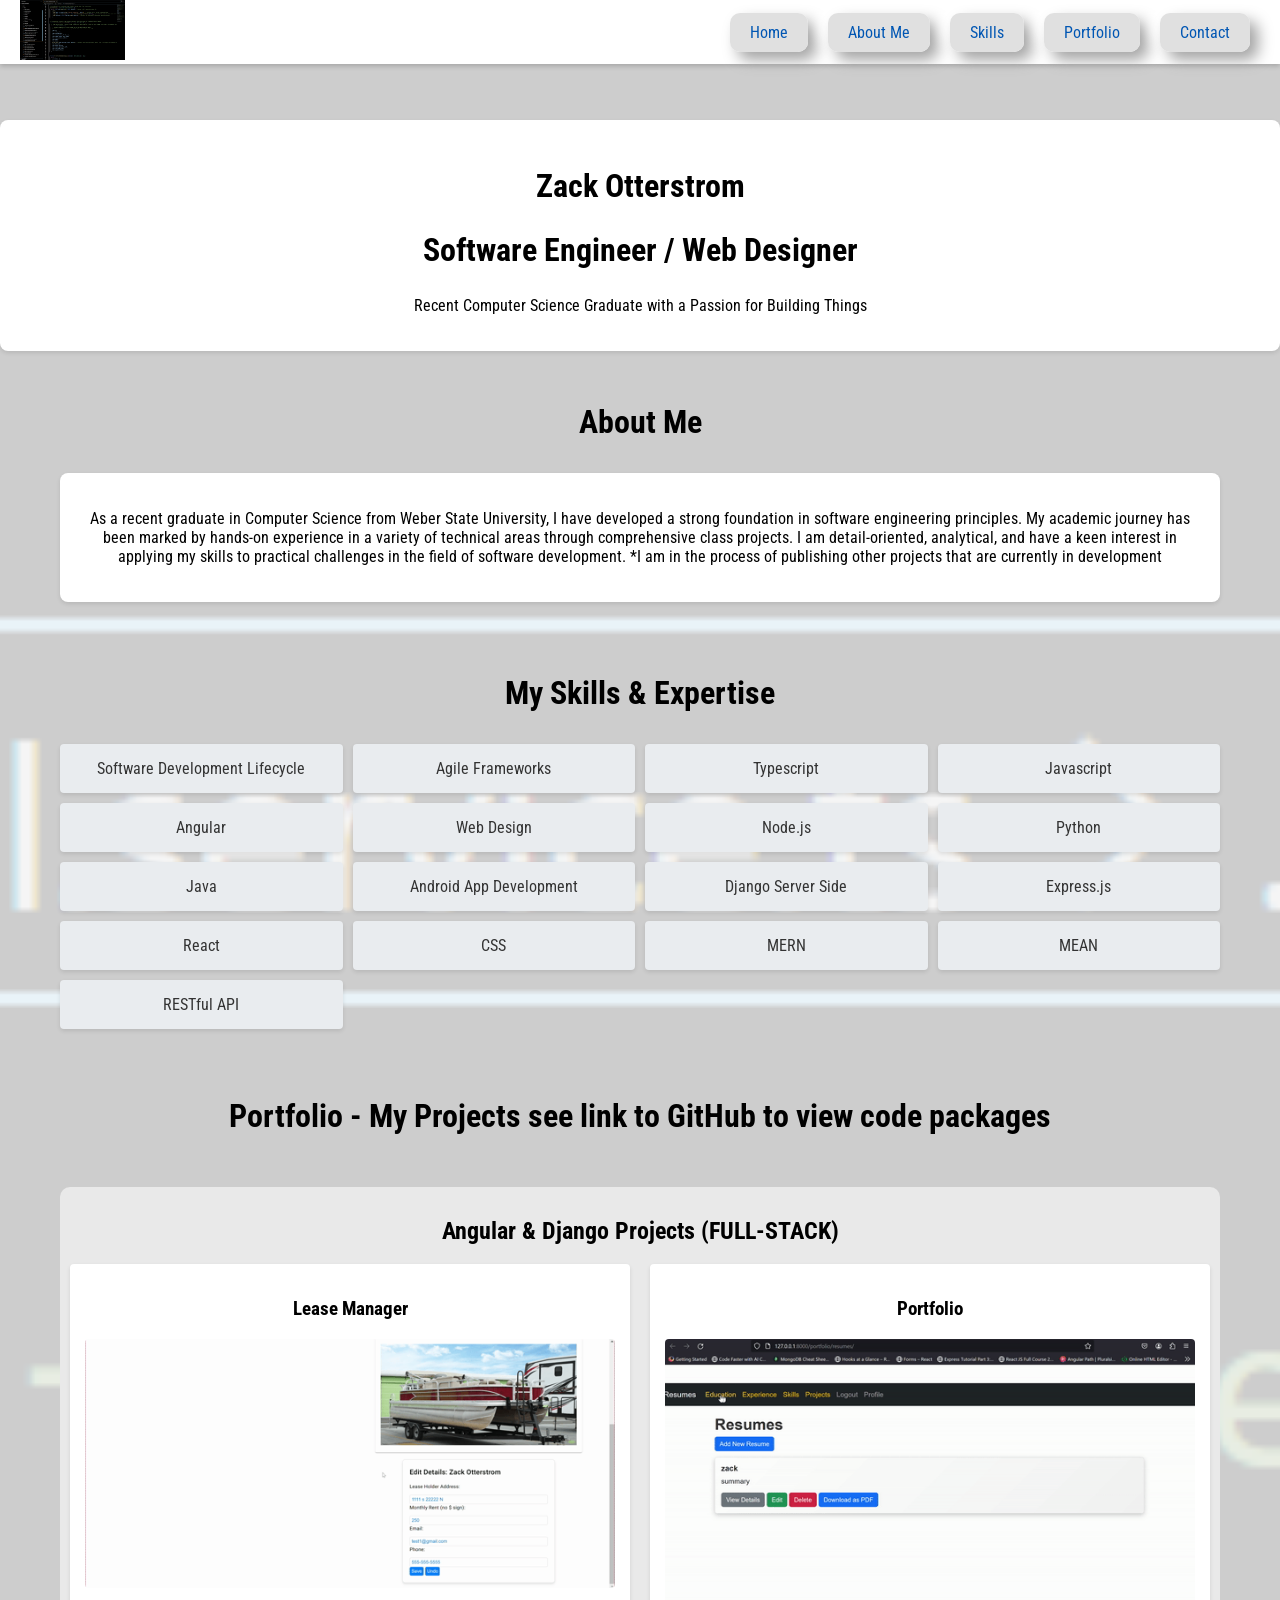
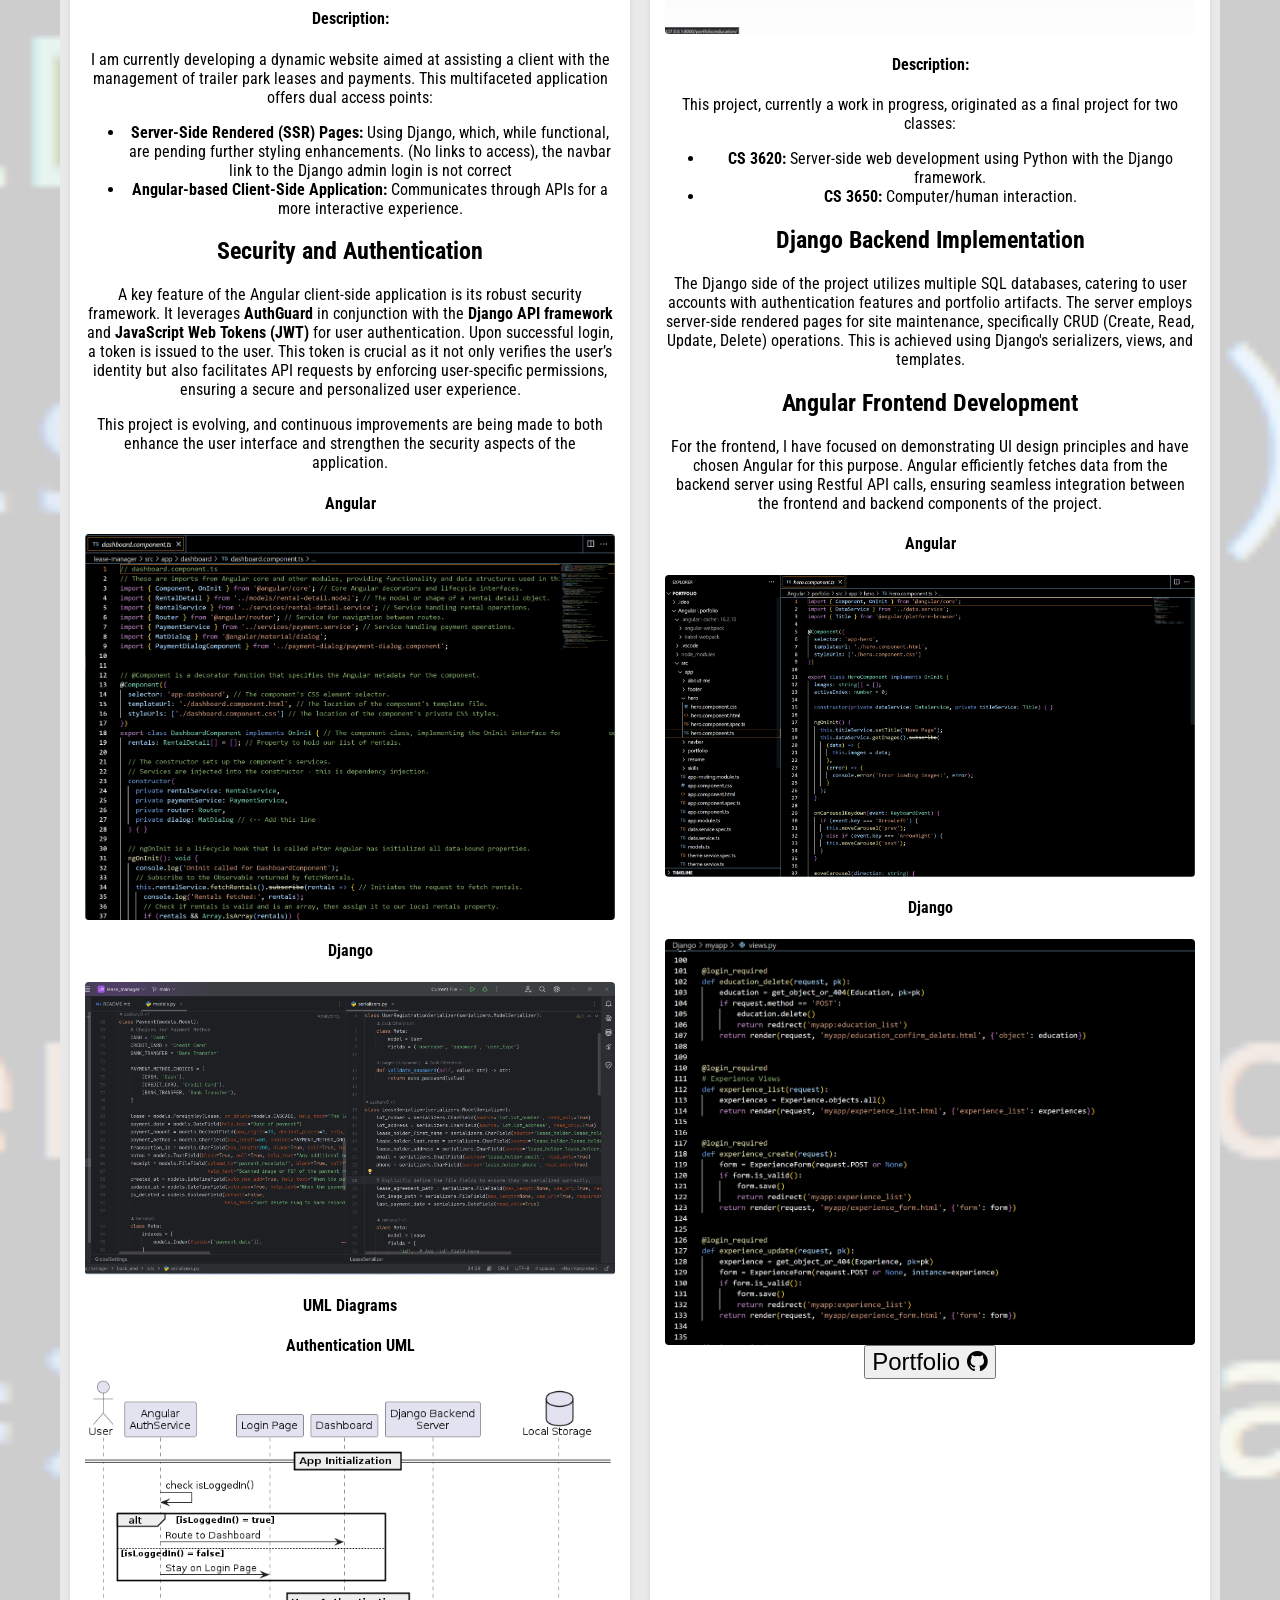
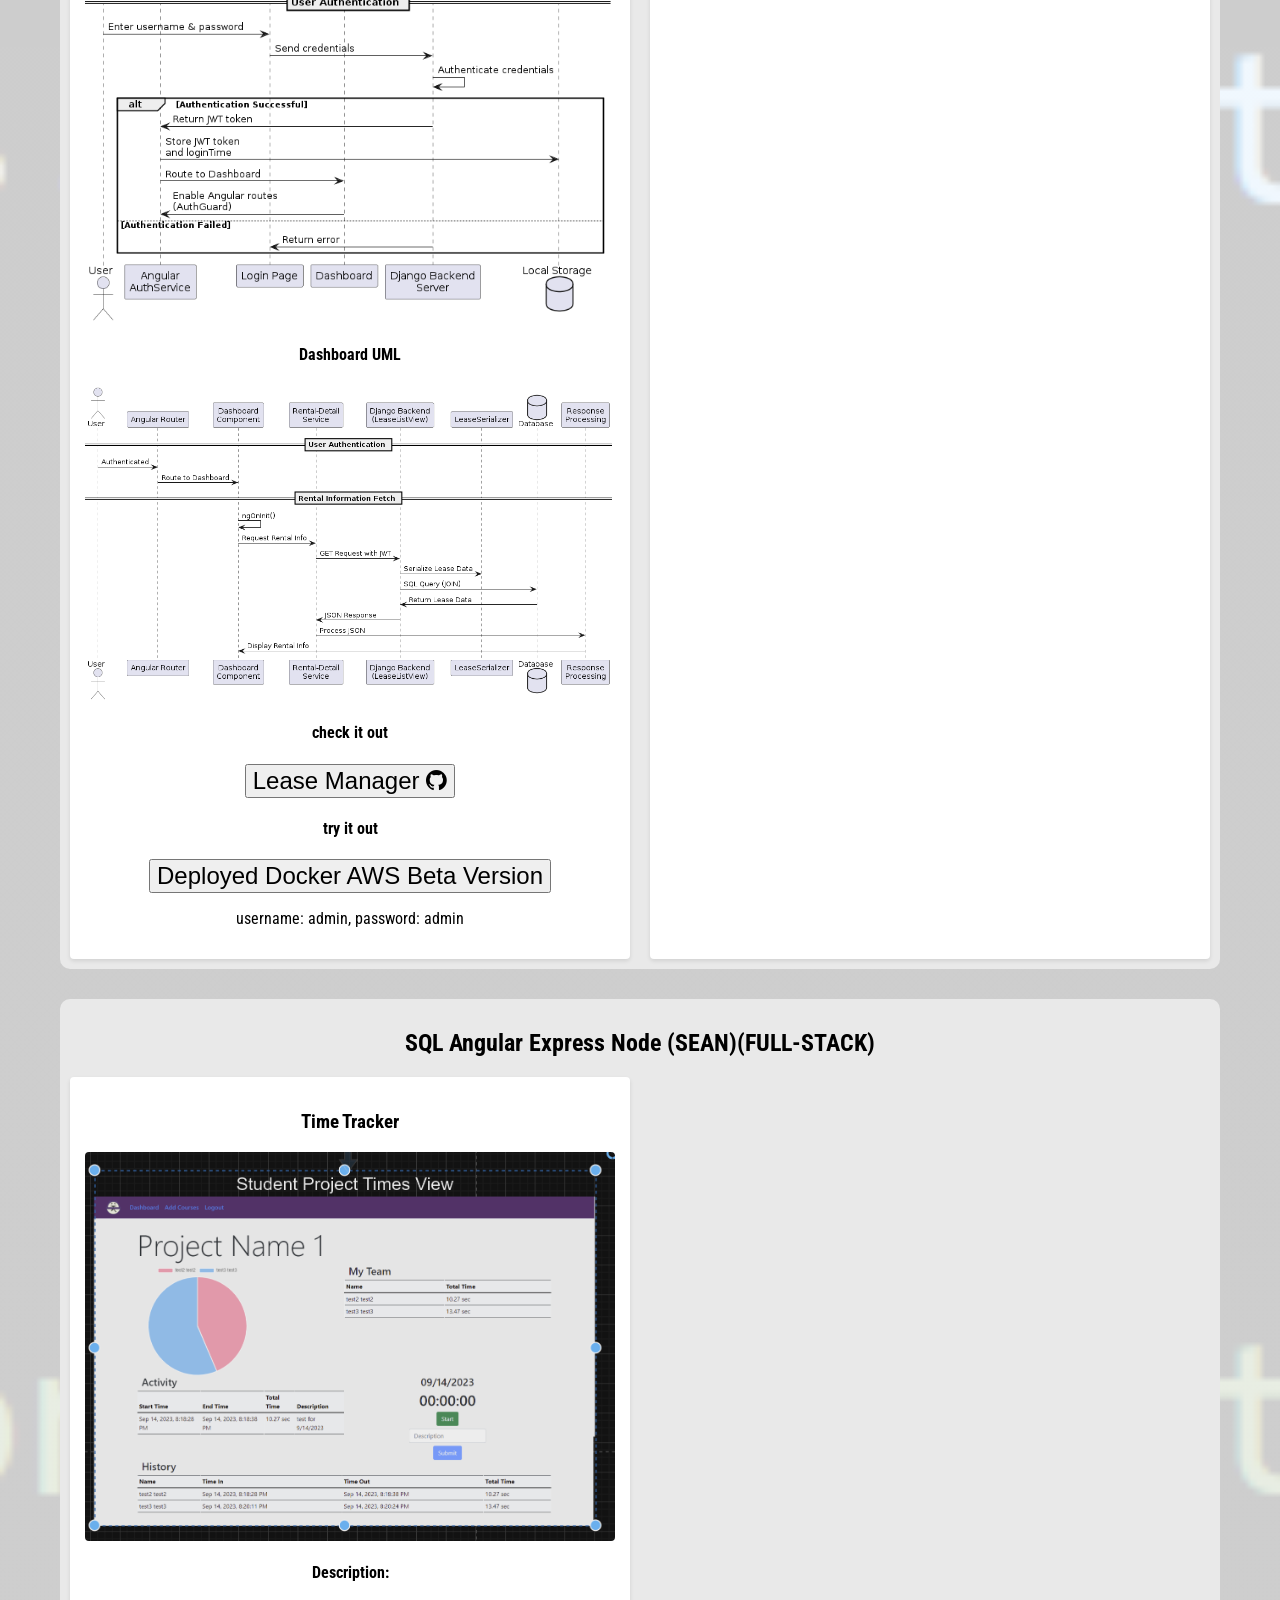
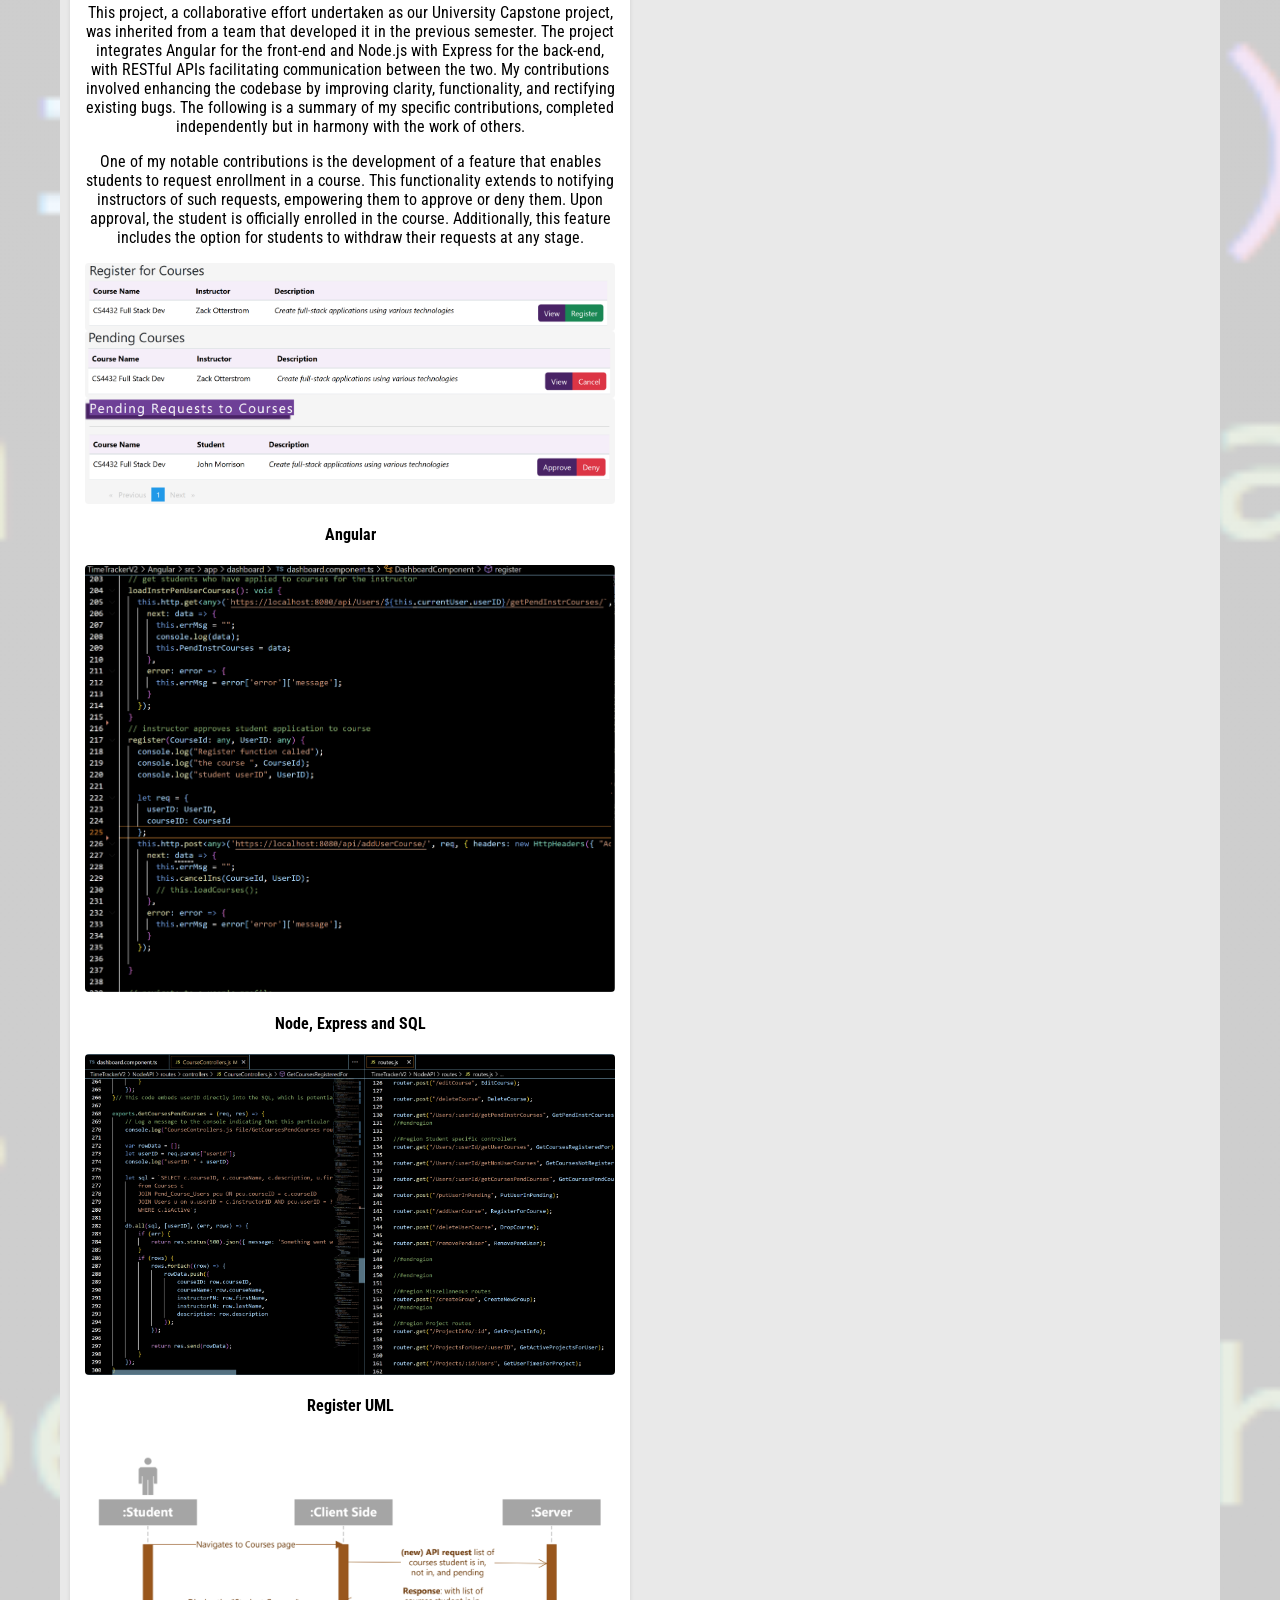
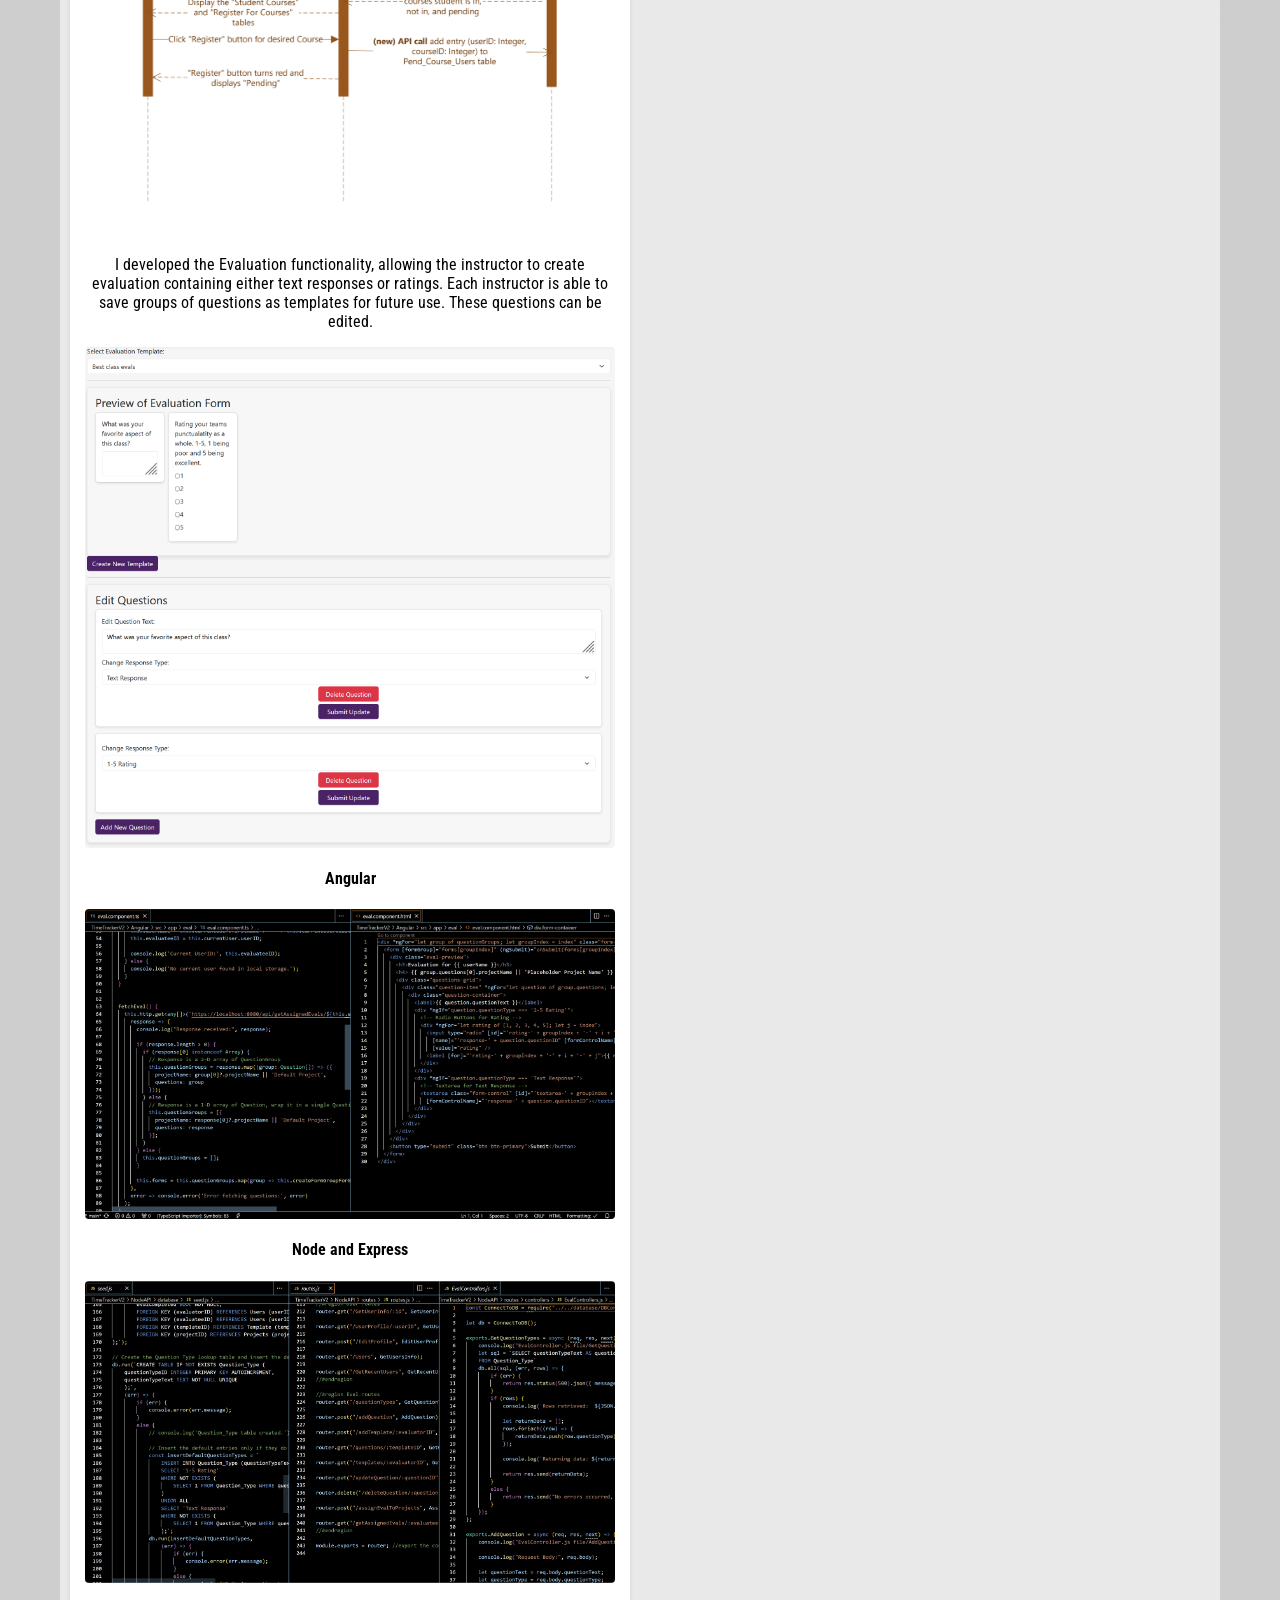
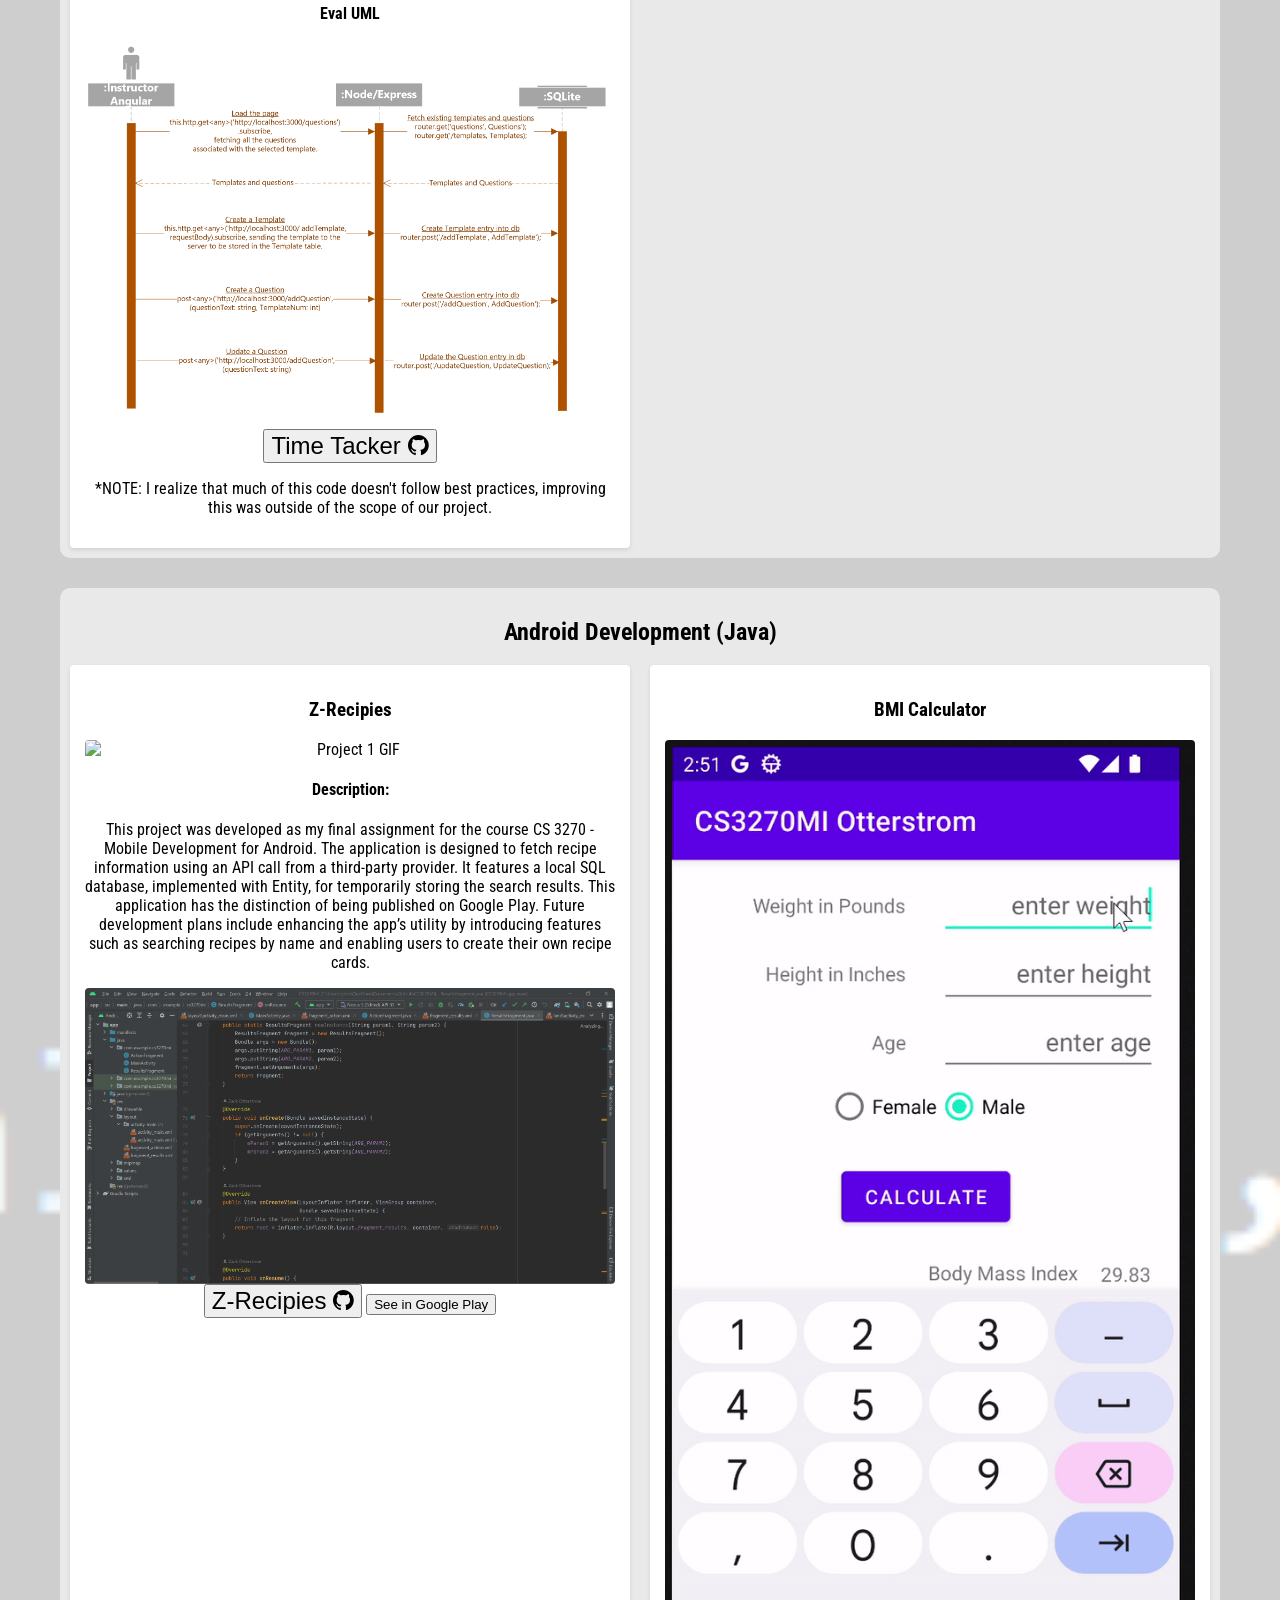
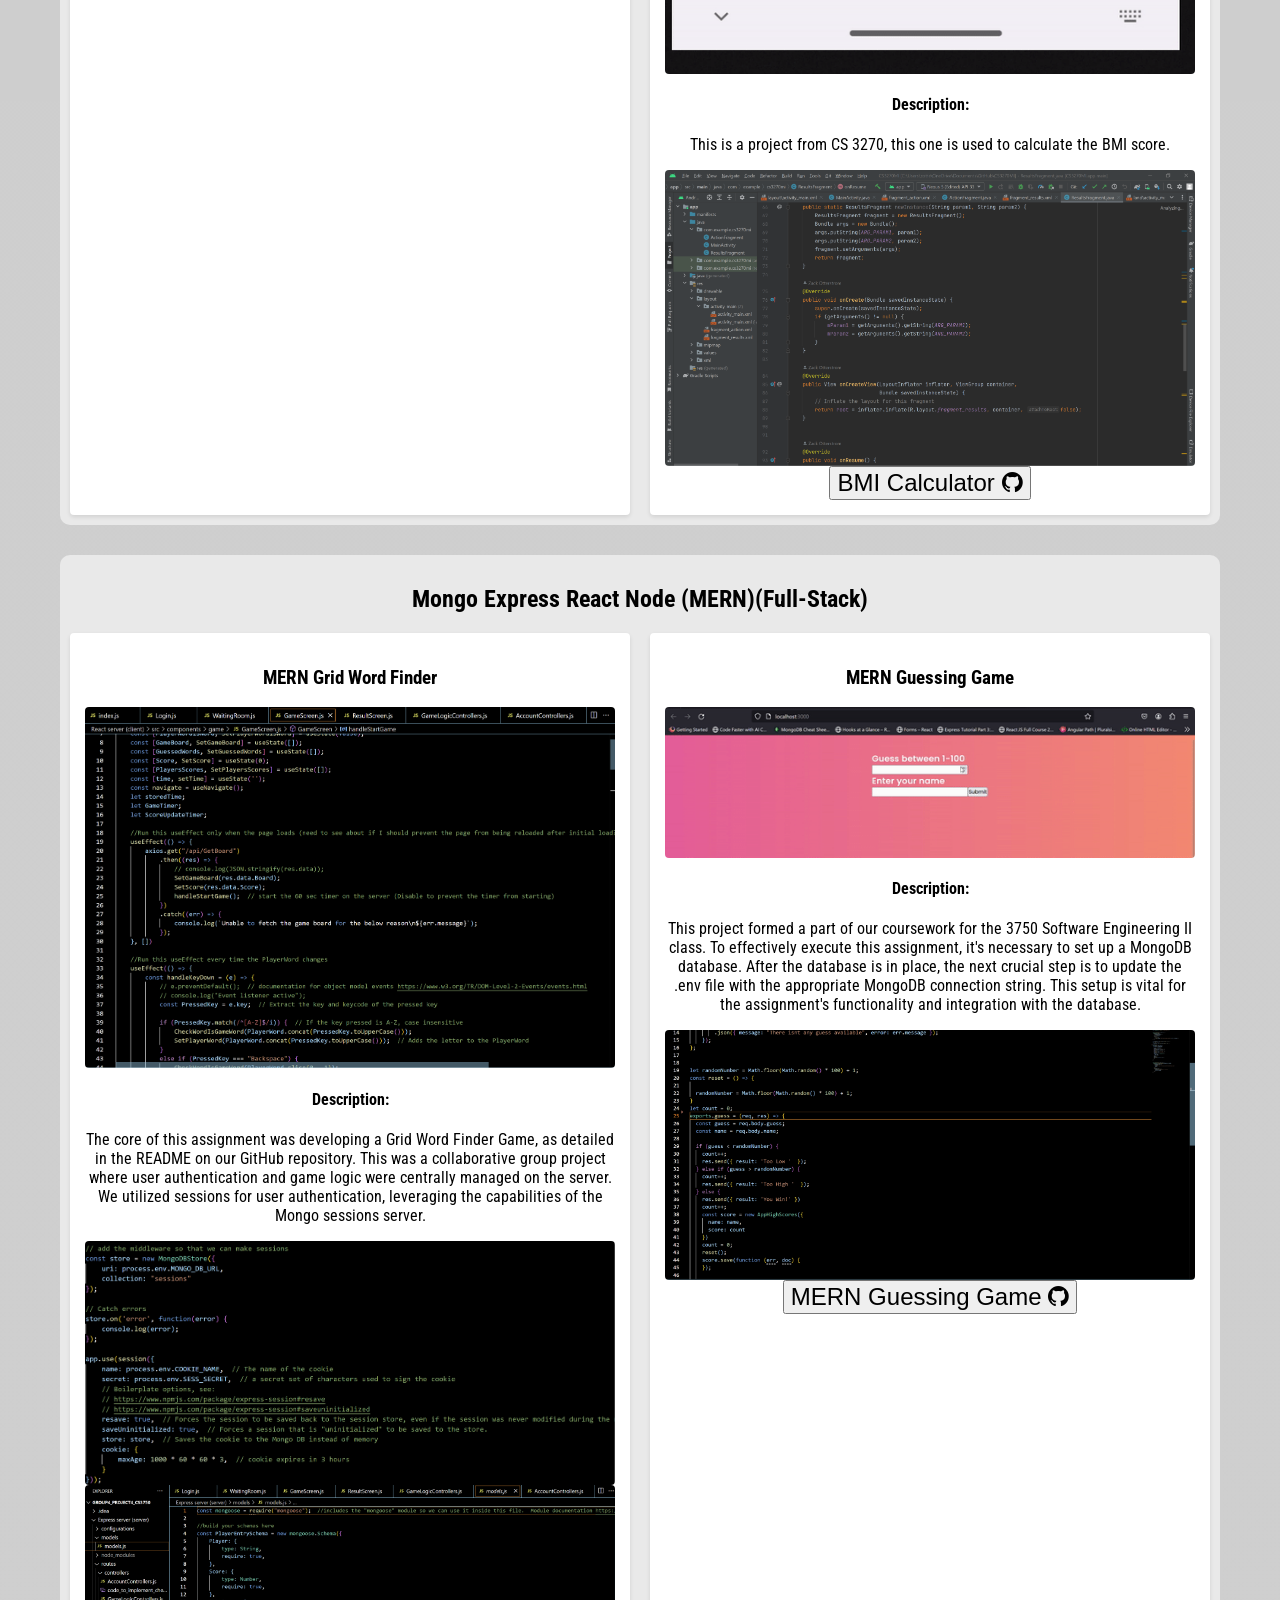
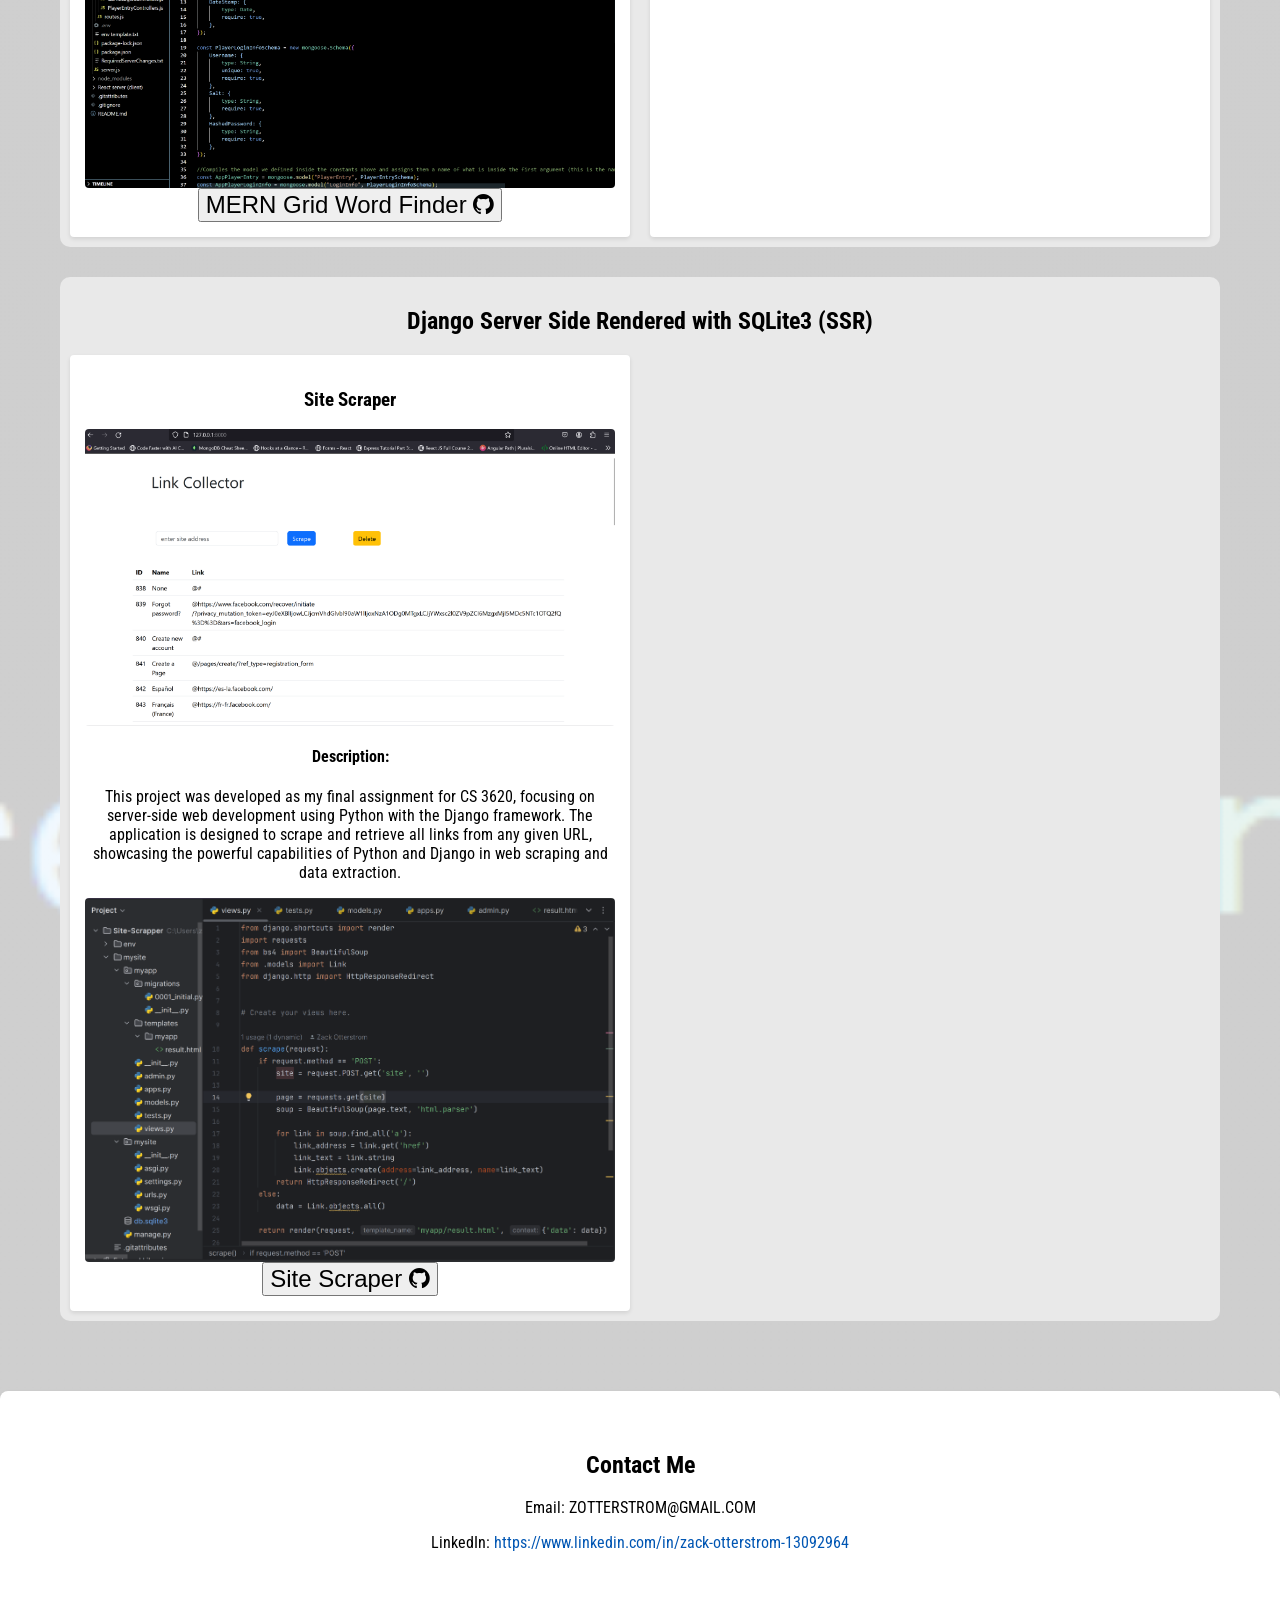
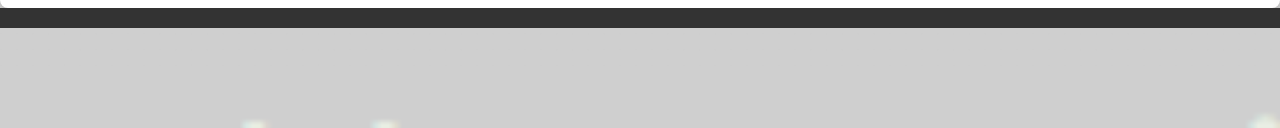
==== index.html @ ae8ab276 "Update index.html" ====
<!DOCTYPE html>
<html lang="en">

<head>
    <meta charset="UTF-8">
    <meta http-equiv="X-UA-Compatible" content="IE=edge">
    <meta name="viewport" content="width=device-width, initial-scale=1.0">
    <title>Zack Otterstrom - Software Engineer / Web Designer</title>
    <link href="https://fonts.googleapis.com/css2?family=Roboto+Condensed&display=swap" rel="stylesheet">
    <link href="https://fonts.googleapis.com/css2?family=Oxygen:wght@300;700&display=swap" rel="stylesheet">
    <link rel="stylesheet" href="https://cdnjs.cloudflare.com/ajax/libs/font-awesome/4.7.0/css/font-awesome.min.css">
    <link rel="stylesheet" type="text/css" href="style.css">
</head>

<body>
    <nav class="site-header">
        <div class="nav-logo">
            <a href="index.html">
                <img src="assets/images/banner.png" alt="logo">
            </a>
        </div>
        <div class="nav-links">
            <button class="hamburger" aria-label="Toggle navigation">&#9776;</button>
            <ul>
                <li><a href="index.html">Home</a></li>
                <li><a href="#about">About Me</a></li>
                <li><a href="#skill">Skills</a></li>
                <li><a href="#portfolio">Portfolio</a></li>
                <li><a href="#contact">Contact</a></li>
            </ul>
        </div>
    </nav><!-- .site-header -->
    <section class="banner">
        <!-- <section class="banner"> -->
        <div class="banner--content">
            <h1 class="name">Zack Otterstrom</h1>
            <h1 class="designation">Software Engineer / Web Designer</h1>
            <p class="tagline">Recent Computer Science Graduate with a Passion for Building Things</p>
        </div>
        <!-- </section> -->

        <section id="about">
            <div class="content">
                <h1>About Me</h1>
                <div class="about-container">
                    <p>As a recent graduate in Computer Science from Weber State University, I have developed a strong
                        foundation in software engineering principles. My academic journey has been marked by hands-on
                        experience in a variety of technical areas through comprehensive class projects. I am
                        detail-oriented, analytical, and have a keen interest in applying my skills to practical
                        challenges
                        in the field of software development. *I am in the process of publishing other projects that are
                        currently in development</p>
                </div>
            </div>
        </section>

        <section id="skill">
            <div class="content skill--content">
                <h1>My Skills & Expertise</h1>
                <ul>
                    <li>Software Development Lifecycle</li>
                    <li>Agile Frameworks</li>
                    <li>Typescript</li>
                    <li>Javascript</li>
                    <li>Angular</li>
                    <li>Web Design</li>
                    <li>Node.js</li>
                    <li>Python</li>
                    <li>Java</li>
                    <li>Android App Development</li>
                    <li>Django Server Side</li>
                    <li>Express.js</li>
                    <li>React</li>
                    <li>CSS</li>
                    <li>MERN</li>
                    <li>MEAN</li>
                    <li>RESTful API</li>
                </ul>
            </div>
        </section>

        <section id="portfolio">
            <h1 class="center">Portfolio - My Projects see link to GitHub to view code packages</h1>
            <div class="content portfolio--content">
                <!-- <p>During my time at Weber State University, I completed several projects...
                    Click the project to view my repo.
                </p> -->

                <!-- Angular with Django Section -->
                <div class="technology-section">
                    <h2>Angular & Django Projects (FULL-STACK)</h2>
                    <div class="project-list">
                        <!-- Project 3 -->

                        <div class="project">
                            <h3>Lease Manager</h3>
                            <img src="assets/images/lease_manger.gif" alt="Project 3 GIF">
                            <h4>Description:</h4>
                            <p>I am currently developing a dynamic website aimed at assisting a client with the
                                management of trailer park leases and payments. This multifaceted application offers
                                dual access points:</p>
                            <ul>
                                <li><strong>Server-Side Rendered (SSR) Pages:</strong> Using Django, which, while
                                    functional, are pending further styling enhancements. (No links to access), the
                                    navbar link to the Django admin login is not correct</li>
                                <li><strong>Angular-based Client-Side Application:</strong> Communicates through APIs
                                    for a more interactive experience.</li>
                            </ul>
                            <h2>Security and Authentication</h2>
                            <p>A key feature of the Angular client-side application is its robust security framework. It
                                leverages <strong>AuthGuard</strong> in conjunction with the <strong>Django API
                                    framework</strong> and <strong>JavaScript Web Tokens (JWT)</strong> for user
                                authentication. Upon successful login, a token is issued to the user. This token is
                                crucial as it not only verifies the user’s identity but also facilitates API requests by
                                enforcing user-specific permissions, ensuring a secure and personalized user experience.
                            </p>
                            <p>This project is evolving, and continuous improvements are being made to both enhance the
                                user interface and strengthen the security aspects of the application.</p>
                            <h4>Angular</h4>
                            <img src="assets/images/lease.png" alt="code snippet ">
                            <h4>Django</h4>
                            <img src="assets/images/Django.png" alt="code snippet Django">
                            <h4>UML Diagrams</h4>
                            <h4>Authentication UML</h4>
                            <img src="assets/images/authenticationUML.png" alt="authentication UML">
                            <h4>Dashboard UML</h4>
                            <img src="assets/images/dashboardUML.png" alt="dashboard UML">
                            <h4>check it out</h4>
                            <a href="https://github.com/zackaryO/lease_manager" target="_blank" class="project-link">
                                <button style="font-size:24px">Lease Manager <i class="fa fa-github"></i></button>
                            </a>
                            <h4>try it out</h4>
                            <a href="http://leasemanager-env.us-east-1.elasticbeanstalk.com/#/login" target="_blank"
                                class="project-link">
                                <button style="font-size:24px">Deployed Docker AWS Beta Version</button>
                            </a>
                            <p>username: admin, password: admin</p>
                        </div>


                        <!-- Project 4 -->

                        <div class="project">
                            <h3>Portfolio</h3>
                            <img src="assets/images/portfolio.gif" alt="Project 3 GIF">
                            <h4>Description:</h4>
                            <p>This project, currently a work in progress, originated as a final project for two
                                classes:</p>
                            <ul>
                                <li><strong>CS 3620:</strong> Server-side web development using Python with the Django
                                    framework.</li>
                                <li><strong>CS 3650:</strong> Computer/human interaction.</li>
                            </ul>
                            <h2>Django Backend Implementation</h2>
                            <p>The Django side of the project utilizes multiple SQL databases, catering to user accounts
                                with authentication features and portfolio artifacts. The server employs server-side
                                rendered pages for site maintenance, specifically CRUD (Create, Read, Update, Delete)
                                operations. This is achieved using Django's serializers, views, and templates.</p>
                            <h2>Angular Frontend Development</h2>
                            <p>For the frontend, I have focused on demonstrating UI design principles and have chosen
                                Angular for this purpose. Angular efficiently fetches data from the backend server using
                                Restful API calls, ensuring seamless integration between the frontend and backend
                                components of the project.</p>
                            <h4>Angular</h4>
                            <img src="assets/images/portfolio_(angular).png" alt="code snippet Angular">
                            <h4>Django</h4>
                            <img src="assets/images/portfolio_(Django).png" alt="code snippet Django">
                            <a href="https://github.com/zackaryO/Portfolio" target="_blank" class="project-link">
                                <button style="font-size:24px">Portfolio <i class="fa fa-github"></i></button>
                            </a>
                        </div>

                    </div>
                </div>


                <div class="technology-section">
                    <h2>SQL Angular Express Node (SEAN)(FULL-STACK)</h2>
                    <div class="project-list">
                        <!-- Project 3 -->

                        <div class="project">
                            <h3>Time Tracker</h3>
                            <img src="assets/images/Time_Tracker.png" alt="Project 3 GIF">
                            <h4>Description:</h4>
                            <p>This project, a collaborative effort undertaken as our University Capstone project, was
                                inherited from a team that developed it in the previous semester. The project integrates
                                Angular for the front-end and Node.js with Express for the back-end, with RESTful APIs
                                facilitating communication between the two. My contributions involved enhancing the
                                codebase by improving clarity, functionality, and rectifying existing bugs. The
                                following is a summary of my specific contributions, completed independently but in
                                harmony with the work of others.</p>
                            <p>One of my notable contributions is the development of a feature that enables students to
                                request enrollment in a course. This functionality extends to notifying instructors of
                                such requests, empowering them to approve or deny them. Upon approval, the student is
                                officially enrolled in the course. Additionally, this feature includes the option for
                                students to withdraw their requests at any stage.</p>
                            <img src="assets/images/register1.png" alt="request to join course ">
                            <img src="assets/images/register2.png" alt="request sent ">
                            <img src="assets/images/register3.png" alt="approve or deny ">
                            <h4>Angular</h4>
                            <img src="assets/images/join.png" alt="code snippet ">
                            <h4>Node, Express and SQL</h4>
                            <img src="assets/images/Node_and_Express.png" alt="code snippet">
                            <h4>Register UML</h4>
                            <img src="assets/images/RegisterUML.png" alt="Register UML">
                            <p>I developed the Evaluation functionality, allowing the instructor to create evaluation
                                containing either text responses or ratings. Each instructor is able to save groups of
                                questions as
                                templates for future use. These questions
                                can be edited.
                            </p>
                            <img src="assets/images/evals.png" alt="eval components ">
                            <h4>Angular</h4>
                            <img src="assets/images/evalComponent.png" alt="code snippet ">
                            <h4>Node and Express</h4>
                            <img src="assets/images/evalnode.png" alt="code snippet">
                            <h4>Eval UML</h4>
                            <img src="assets/images/template.png" alt="Eval UML">
                            <a href="https://github.com/zackaryO/TimeTrackerFall23" target="_blank"
                                class="project-link">
                                <button style="font-size:24px">Time Tacker <i class="fa fa-github"></i></button>
                            </a>
                            <p>*NOTE: I realize that much of this code doesn't follow best practices, improving this was
                                outside of the scope of our project.</p>
                        </div>
                    </div>
                </div>

                <!-- Android Development (Java) Section -->
                <div class="technology-section">
                    <h2>Android Development (Java)</h2>
                    <div class="project-list">
                        <!-- Project 1: Z-Recipies -->
                        <div class="project">

                            <h3>Z-Recipies</h3>
                            <img src="assets/images/Z-Recipies.gif" alt="Project 1 GIF">
                            <h4>Description:</h4>
                            <p>This project was developed as my final assignment for the course CS 3270 - Mobile
                                Development for Android. The application is designed to fetch recipe information using
                                an API call from a third-party provider. It features a local SQL database, implemented
                                with Entity, for temporarily storing the search results. This application has the
                                distinction of being published on Google Play. Future development plans include
                                enhancing the app’s utility by introducing features such as searching recipes by name
                                and enabling users to create their own recipe cards.</p>
                            <img src="assets/images/BMI.png" alt="code snippet ">
                            <a href="https://github.com/zackaryO/ZRecipes" target="_blank" class="project-link">
                                <button style="font-size:24px">Z-Recipies <i class="fa fa-github"></i></button>
                            </a>
                            <a href="https://play.google.com/store/apps/details?id=com.tracks.zrecipes&pli=1"
                                target="_blank" class="google-play-button">
                                <button>See in Google Play</button>
                            </a>
                        </div>

                        <!-- Project 2: BMI Calculator -->
                        <div class="project">

                            <h3>BMI Calculator</h3>
                            <img src="assets/images/BMI.gif" alt="Project 2 GIF">
                            <h4>Description:</h4>
                            <p>This is a project from CS 3270, this one is used to calculate the BMI score.</p>
                            <img src="assets/images/BMI.png" alt="code snippet ">
                            <a href="https://github.com/zackaryO/CS3270MI" target="_blank" class="project-link">
                                <button style="font-size:24px">BMI Calculator <i class="fa fa-github"></i></button>
                            </a>
                        </div>
                    </div>
                </div>


                <!-- React with Node.js Section -->
                <div class="technology-section">
                    <h2>Mongo Express React Node (MERN)(Full-Stack)</h2>
                    <div class="project-list">


                        <div class="project">
                            <h3>MERN Grid Word Finder</h3>
                            <img src="assets/images/mernGrid.png" alt="Project 2 GIF">
                            <h4>Description:</h4>
                            <p>The core of this assignment was developing a Grid Word Finder Game, as detailed in the
                                README on our GitHub repository. This was a collaborative group project where user
                                authentication and game logic were centrally managed on the server. We utilized sessions
                                for user authentication, leveraging the capabilities of the Mongo sessions server.</p>
                            <img src="assets/images/mongo1.png" alt="mongo">
                            <img src="assets/images/mongo2.png" alt="mongo">
                            <a href="https://github.com/zackaryO/group4_project4_cs3750" target="_blank"
                                class="project-link">
                                <button style="font-size:24px">MERN Grid Word Finder <i
                                        class="fa fa-github"></i></button>
                            </a>
                        </div>


                        <div class="project">
                            <h3>MERN Guessing Game</h3>
                            <img src="assets/images/MERN_Guess.gif" alt="Project 2 GIF">
                            <h4>Description:</h4>
                            <p>This project formed a part of our coursework for the 3750 Software Engineering II class.
                                To effectively execute this assignment, it's necessary to set up a MongoDB database.
                                After the database is in place, the next crucial step is to update the .env file with
                                the appropriate MongoDB connection string. This setup is vital for the assignment's
                                functionality and integration with the database.</p>
                            <img src="assets/images/guess.png" alt="code snippet ">
                            <a href="https://github.com/zackaryO/3750-Guessing-Game" target="_blank"
                                class="project-link">
                                <button style="font-size:24px">MERN Guessing Game <i class="fa fa-github"></i></button>
                            </a>
                        </div>

                    </div>
                </div>

                <!-- Django Section -->
                <div class="technology-section">
                    <h2>Django Server Side Rendered with SQLite3 (SSR)</h2>
                    <div class="project-list">
                        <!-- Project 1: Z-Recipies -->
                        <div class="project">

                            <h3>Site Scraper</h3>
                            <img src="assets/images/scraper.png" alt="scraper">
                            <h4>Description:</h4>
                            <p>This project was developed as my final assignment for CS 3620, focusing on server-side
                                web development using Python with the Django framework. The application is designed to
                                scrape and retrieve all links from any given URL, showcasing the powerful capabilities
                                of Python and Django in web scraping and data extraction.</p>
                            <img src="assets/images/scrapercode.png" alt="code snippet ">
                            <a href="https://github.com/zackaryO/Site-Scrapper" target="_blank" class="project-link">
                                <button style="font-size:24px">Site Scraper <i class="fa fa-github"></i></button>
                            </a>
                        </div>
                    </div>
                </div>

            </div>
        </section>


        <section id="contact">
            <div class="content">
                <h2 class="center">Contact Me</h2>
                <p>Email: ZOTTERSTROM@GMAIL.COM</p>
                <p>LinkedIn: <a
                        href="https://www.linkedin.com/in/zack-otterstrom-13092964">https://www.linkedin.com/in/zack-otterstrom-13092964</a>
                </p>
            </div>
        </section>

        <footer class="site-footer">
            <!-- <p>&copy; <time datetime="2023">2023,</time> Zack Otterstrom. All rights reserved.</p> -->
        </footer>

        <script src="https://unpkg.com/aos@next/dist/aos.js"></script>
        <script>
            AOS.init();
        </script>

        <!-- Hamburger Menu Toggle Script -->
        <script>
            document.addEventListener('DOMContentLoaded', function () {
                var hamburger = document.querySelector('.hamburger');
                var navLinks = document.querySelector('.nav-links');

                hamburger.addEventListener('click', function () {
                    // This will toggle the 'active' class on the 'nav-links' element
                    navLinks.classList.toggle('active');
                });
            });
        </script>
</body>

</html>
---- style.css ----
/* General Styles */
html {
    box-sizing: border-box;
    font-size: 16px;
    /* Base font size */
}

*,
*:before,
*:after {
    box-sizing: inherit;
    color: #000000;
    /* All text is black */
}

/* Headings */
h1 {
    font-size: 2em;
    /* Larger font size for h1 */
    font-weight: bold;
}

h2 {
    font-size: 1.5em;
    /* Smaller font size for h2 */
    font-weight: bold;
}

body {
    font-family: 'Roboto Condensed', sans-serif;
    background-color: #f4f4f4;
    margin: 0;
    padding: 0;
}

a {
    color: #0056b3;
    /* Slightly darker blue for links */
    text-decoration: none;
}

a:hover {
    text-decoration: underline;
}

.center {
    text-align: center;
}

.content {
    max-width: 1200px;
    margin: 0 auto;
    padding: 20px;
}

/* Header Navigation */
.site-header {
    background-color: #fff;
    box-shadow: 0 2px 5px rgba(0, 0, 0, 0.2);
    position: fixed;
    width: 100%;
    top: 0;
    z-index: 1000;
    display: flex;
    justify-content: space-between;
    align-items: center;
    padding: 0px 20px;
    margin-bottom: 5px;
}

.nav-logo img {
    width: auto;
    height: 60px;
}

.hamburger {
    display: none;
    cursor: pointer;
    padding: 10px 15px;
}

.nav-links {
    display: flex;
    align-items: center;
    justify-content: flex-end;
}

.nav-links ul {
    list-style: none;
    display: flex;
    margin: 0;
    padding: 0;
}

.nav-links li {
    padding: 0 10px;
}

.nav-links a {
    font-size: 1rem;
    background: #e0e0e0;
    /* Neumorphic style */
    border-radius: 10px;
    padding: 10px 20px;
    box-shadow:
        8px 8px 15px #a3a3a3,
        /* Dark shadow */
        -8px -8px 15px #ffffff;
    /* Light shadow */
    transition: box-shadow 0.3s ease;
}

.nav-links a:hover {
    box-shadow:
        3px 3px 5px #a3a3a3,
        /* Smaller dark shadow */
        -3px -3px 5px #ffffff;
    /* Smaller light shadow */
}

/* Responsive adjustments for smaller screens */
@media (max-width: 768px) {
    .hamburger {
        display: block;
    }

    .nav-links ul {
        flex-direction: column;
        position: absolute;
        right: 20px;
        top: 60px;
        background-color: #fff;
        border-radius: 5px;
        box-shadow: 0 2px 5px rgba(0, 0, 0, 0.2);
        padding: 10px 20px;
        display: none;
    }

    .nav-links li {
        padding: 10px 0;
    }

    .nav-links ul.active {
        display: flex;
    }

    /* Adjusting project list for smaller screens */
    .project-list {
        grid-template-columns: 1fr;
        /* This makes each project take a full row */
    }

    .project-list {
        grid-template-columns: 1fr;
        /* This makes each project take a full row */
    }
}

/* Banner Section */
.banner {
    background: linear-gradient(rgba(255, 255, 255, 0.805), rgba(255, 255, 255, 0.811)), url('assets/images/banner.png') no-repeat center center/cover;
    padding: 100px 0 100px;
    text-align: center;
    margin-top: 20px;
}

.banner--content {
    background-color: #fff;
    padding: 20px;
    border-radius: 8px;
    box-shadow: 0 2px 4px rgba(0, 0, 0, 0.1);
}

/* About Section */
.about-container {
    background-color: #fff;
    padding: 20px;
    border-radius: 8px;
    box-shadow: 0 2px 4px rgba(0, 0, 0, 0.1);
    margin-top: 20px;
}

/* Skills Section */
.skill--content {
    max-width: 1200px;
    margin: 0 auto;
    padding: 20px;
    background-color: transparent;
}

.skill--content ul {
    list-style-type: none;
    padding: 0;
    display: grid;
    grid-template-columns: repeat(auto-fit, minmax(250px, 1fr));
    gap: 10px;
}

.skill--content li {
    background-color: #e9ecef;
    padding: 15px;
    border-radius: 4px;
    color: #333;
    box-shadow: 0 2px 4px rgba(0, 0, 0, 0.1);
}

/* Portfolio Section */
#portfolio {
    /* padding: 10px; */
}

.portfolio--content {
    max-width: 1200px;
    margin: 0 auto;
    padding: 20px;
}

.technology-section {
    background-color: #e9e9e9;
    margin-bottom: 30px;
    border-radius: 10px;
    padding: 10px;
}

.project-list {
    display: grid;
    grid-template-columns: repeat(2, 1fr);
    gap: 20px;
}

.project {
    background-color: #fff;
    padding: 15px;
    border-radius: 4px;
    box-shadow: 0 2px 4px rgba(0, 0, 0, 0.1);
}

.project img {
    max-width: 100%;
    height: auto;
    display: block;
    margin: 0 auto;
    border-radius: 4px;
    object-fit: cover;
}

/* Contact Section */
#contact {
    background-color: #fff;
    padding: 20px;
    border-radius: 8px;
    box-shadow: 0 2px 4px rgba(0, 0, 0, 0.1);
    margin-top: 20px;
}

/* Footer */
.site-footer {
    background-color: #333;
    color: white;
    text-align: center;
    padding: 10px 0;
    width: 100%;
}
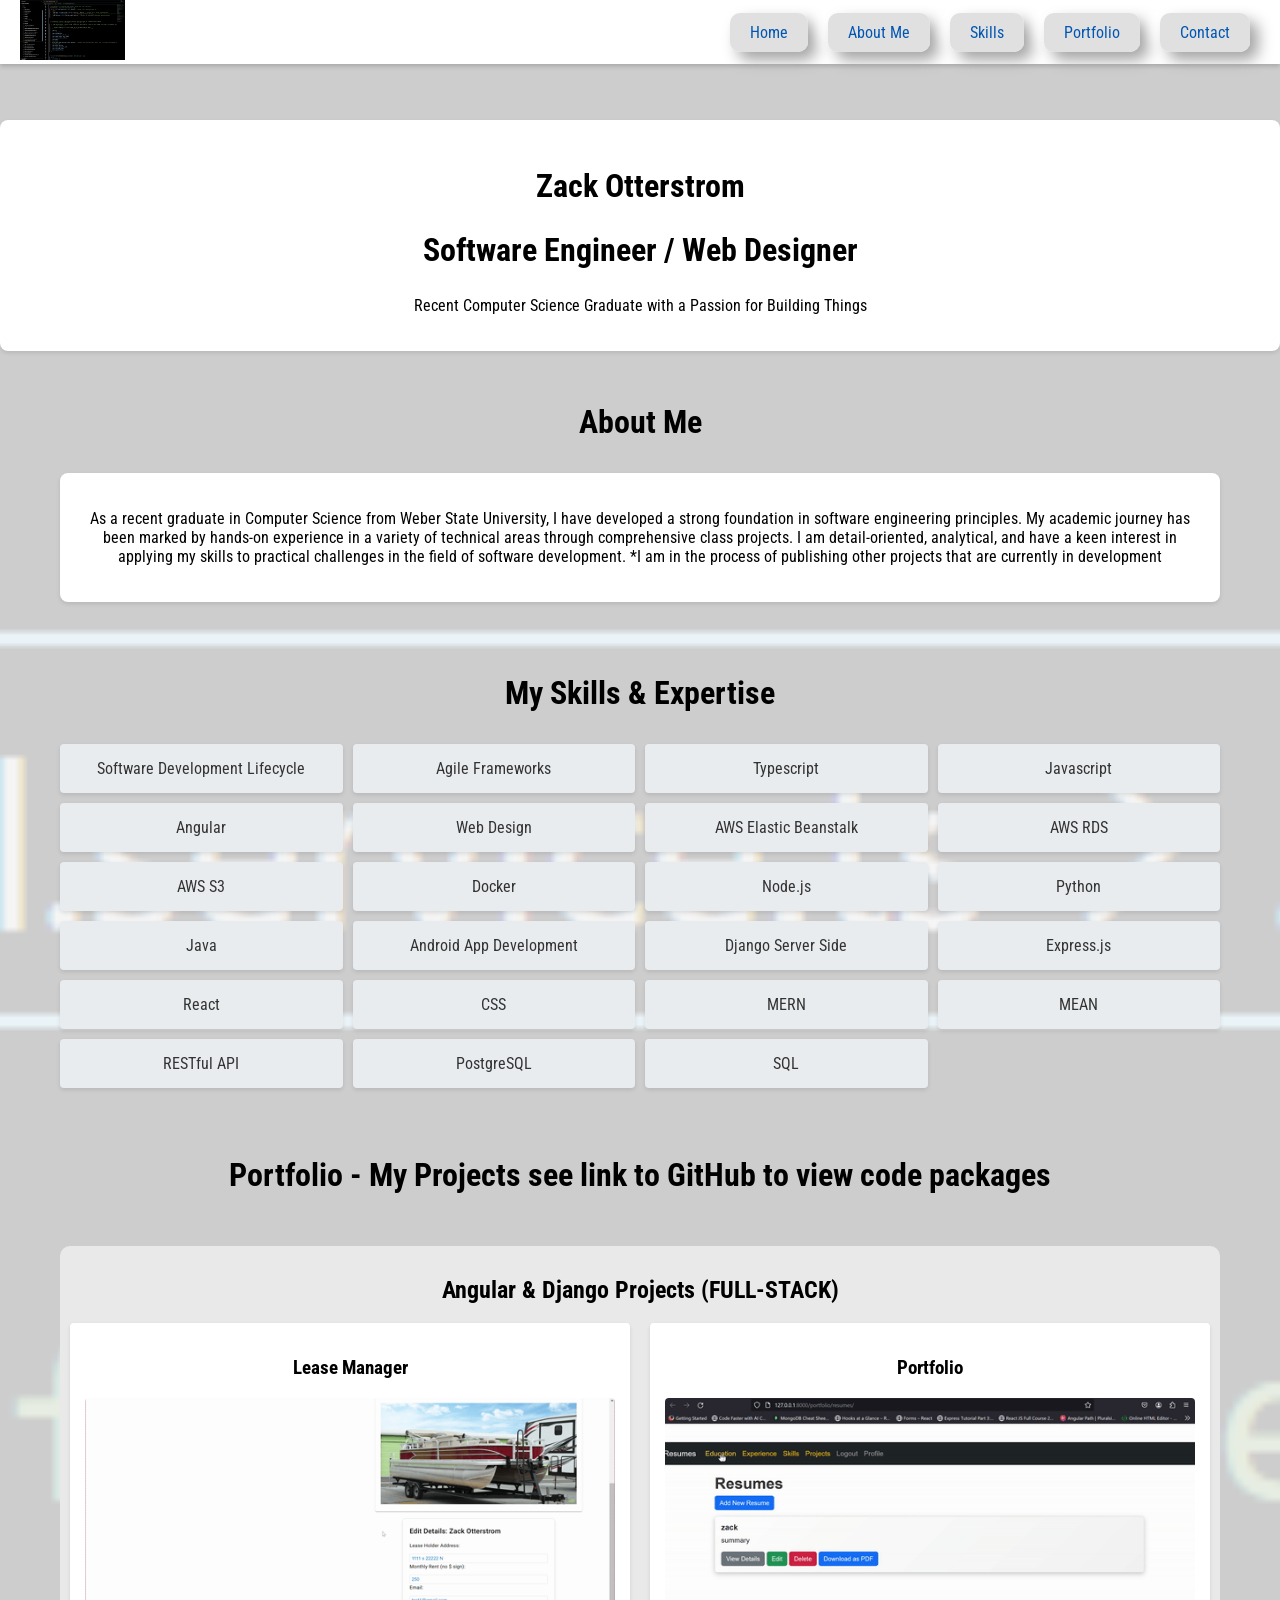
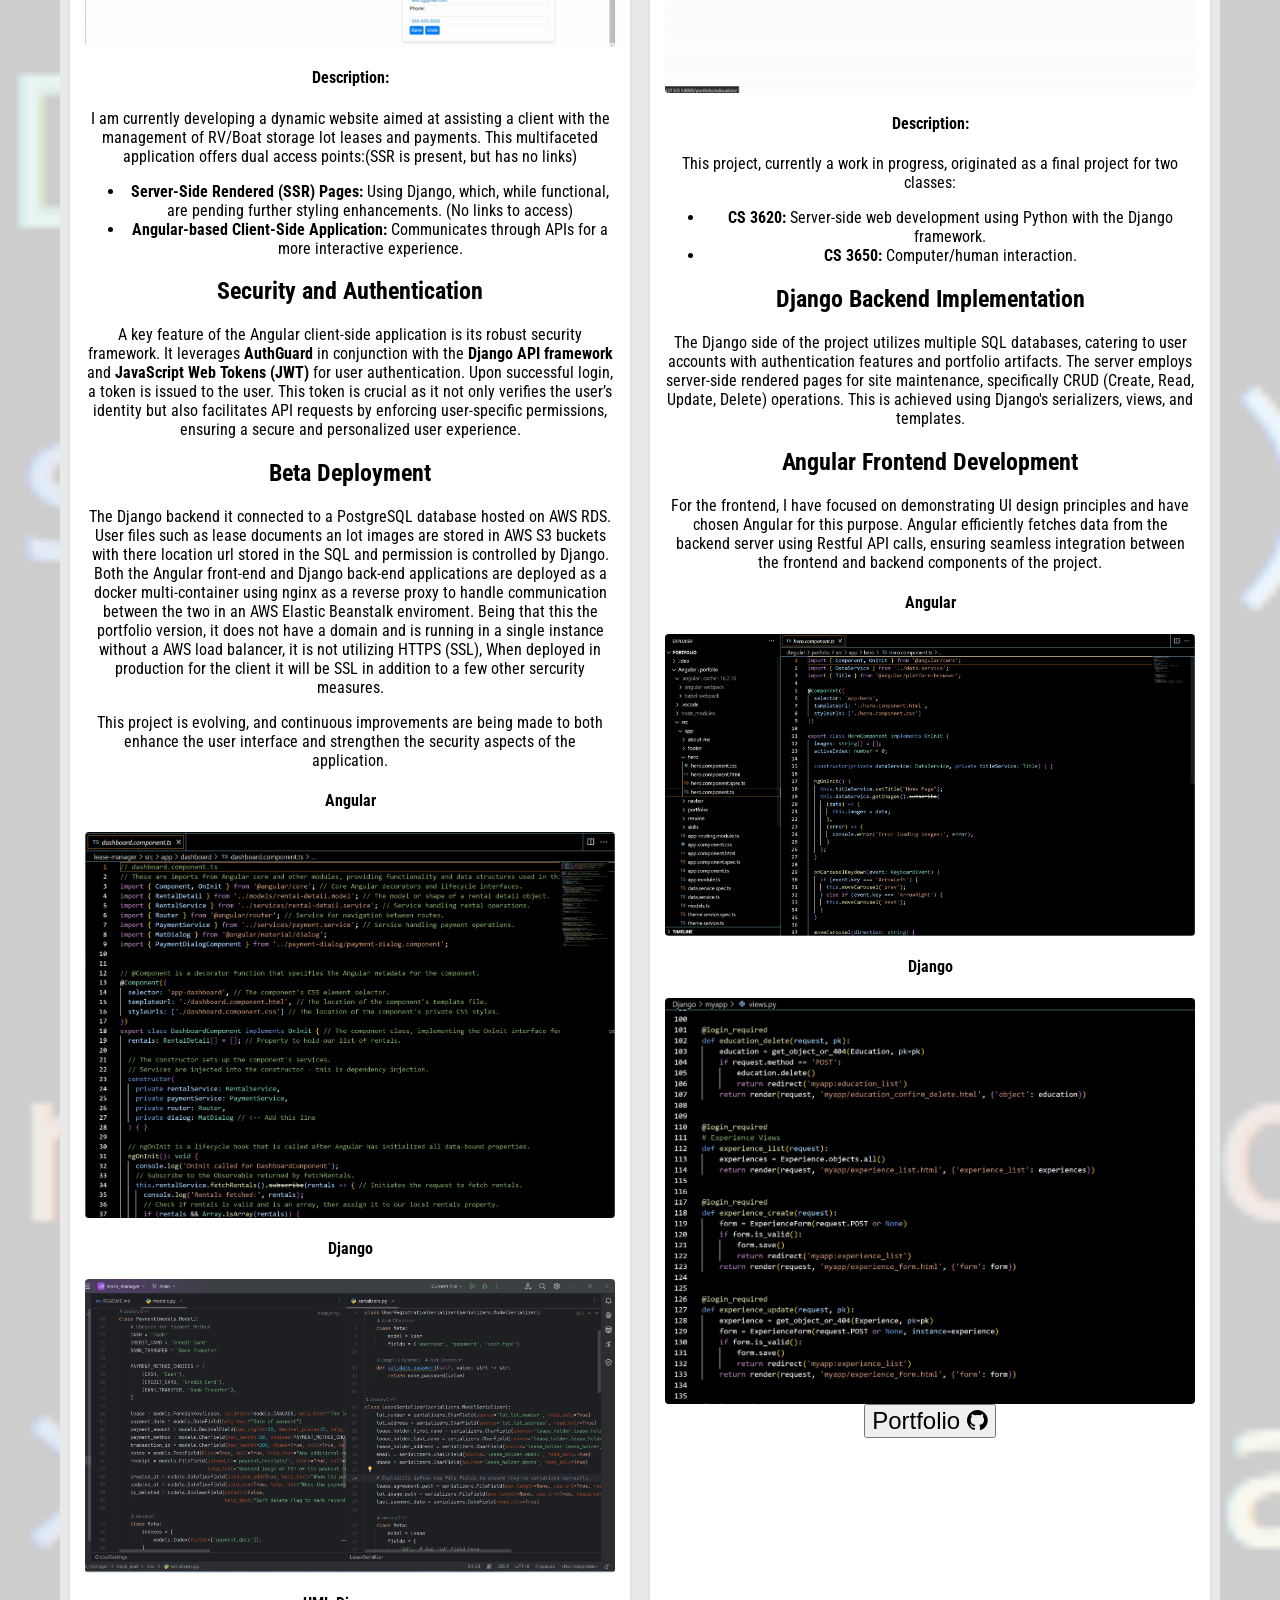
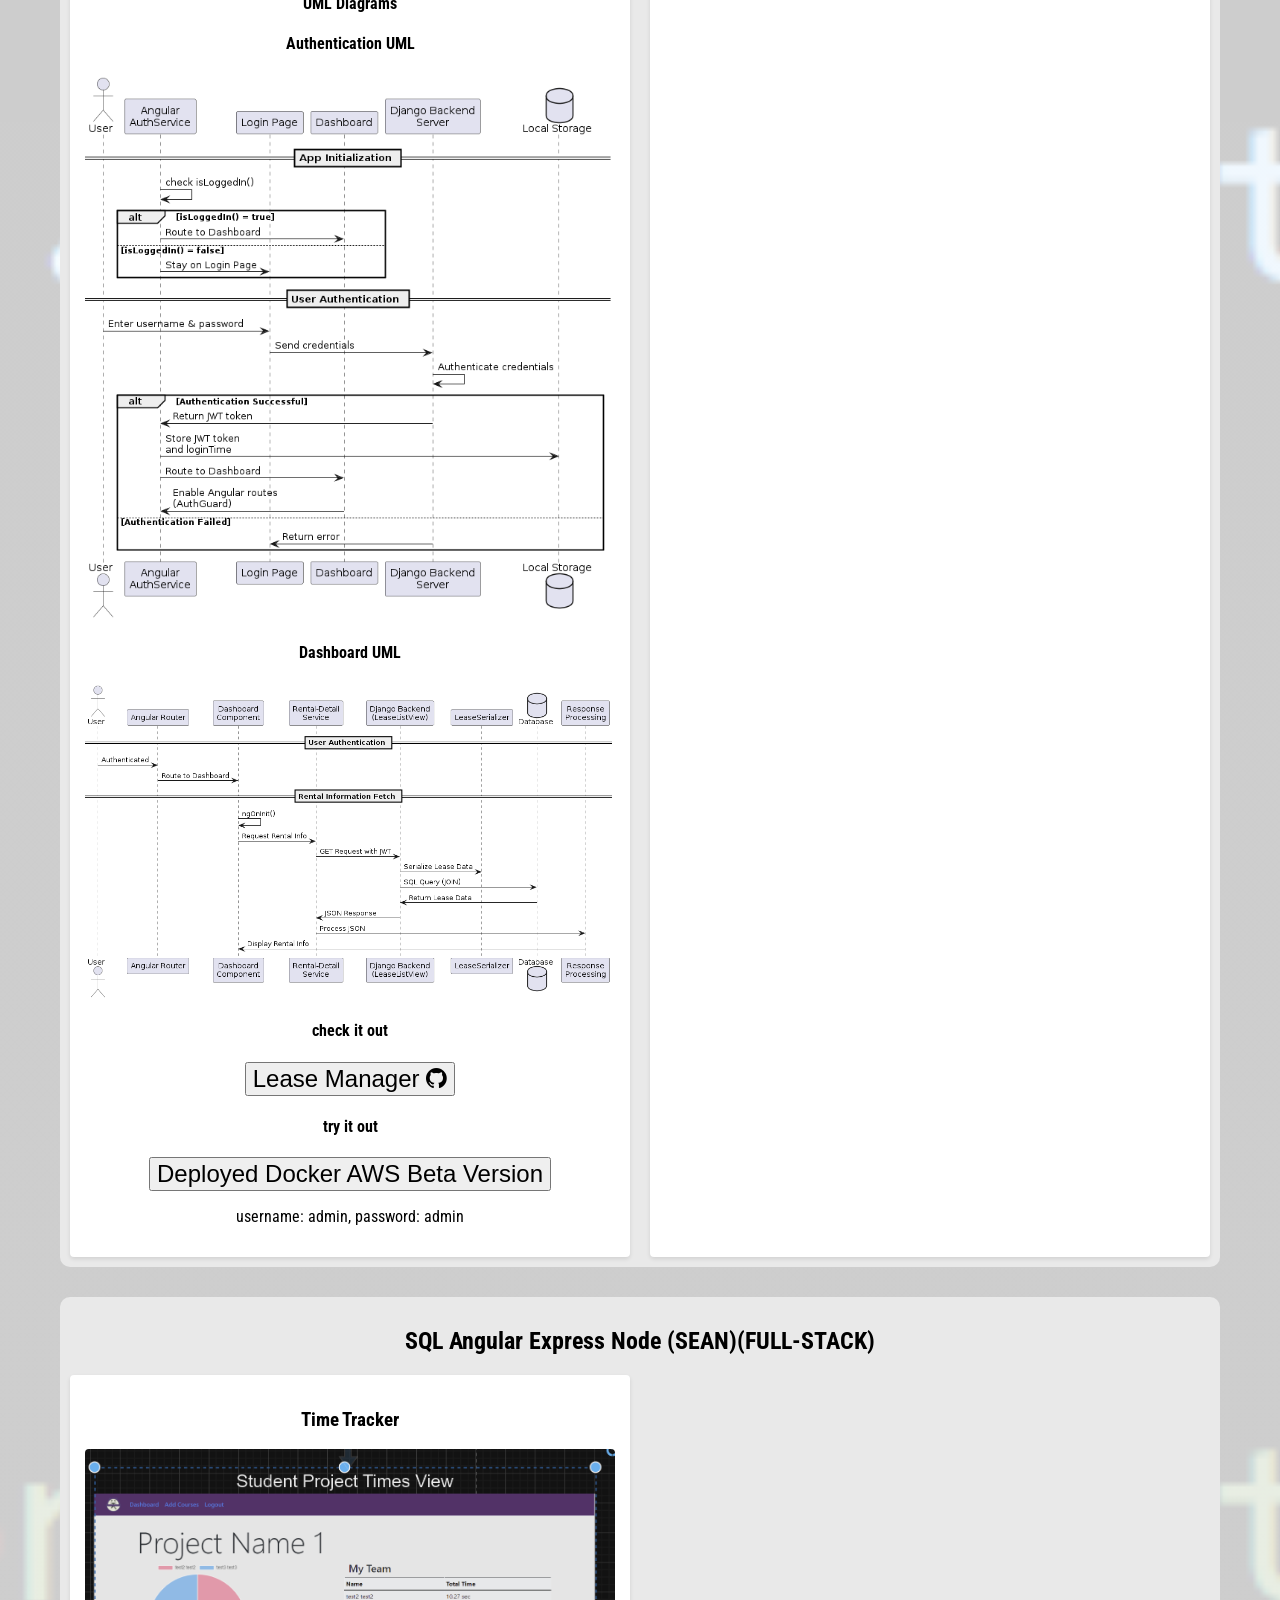
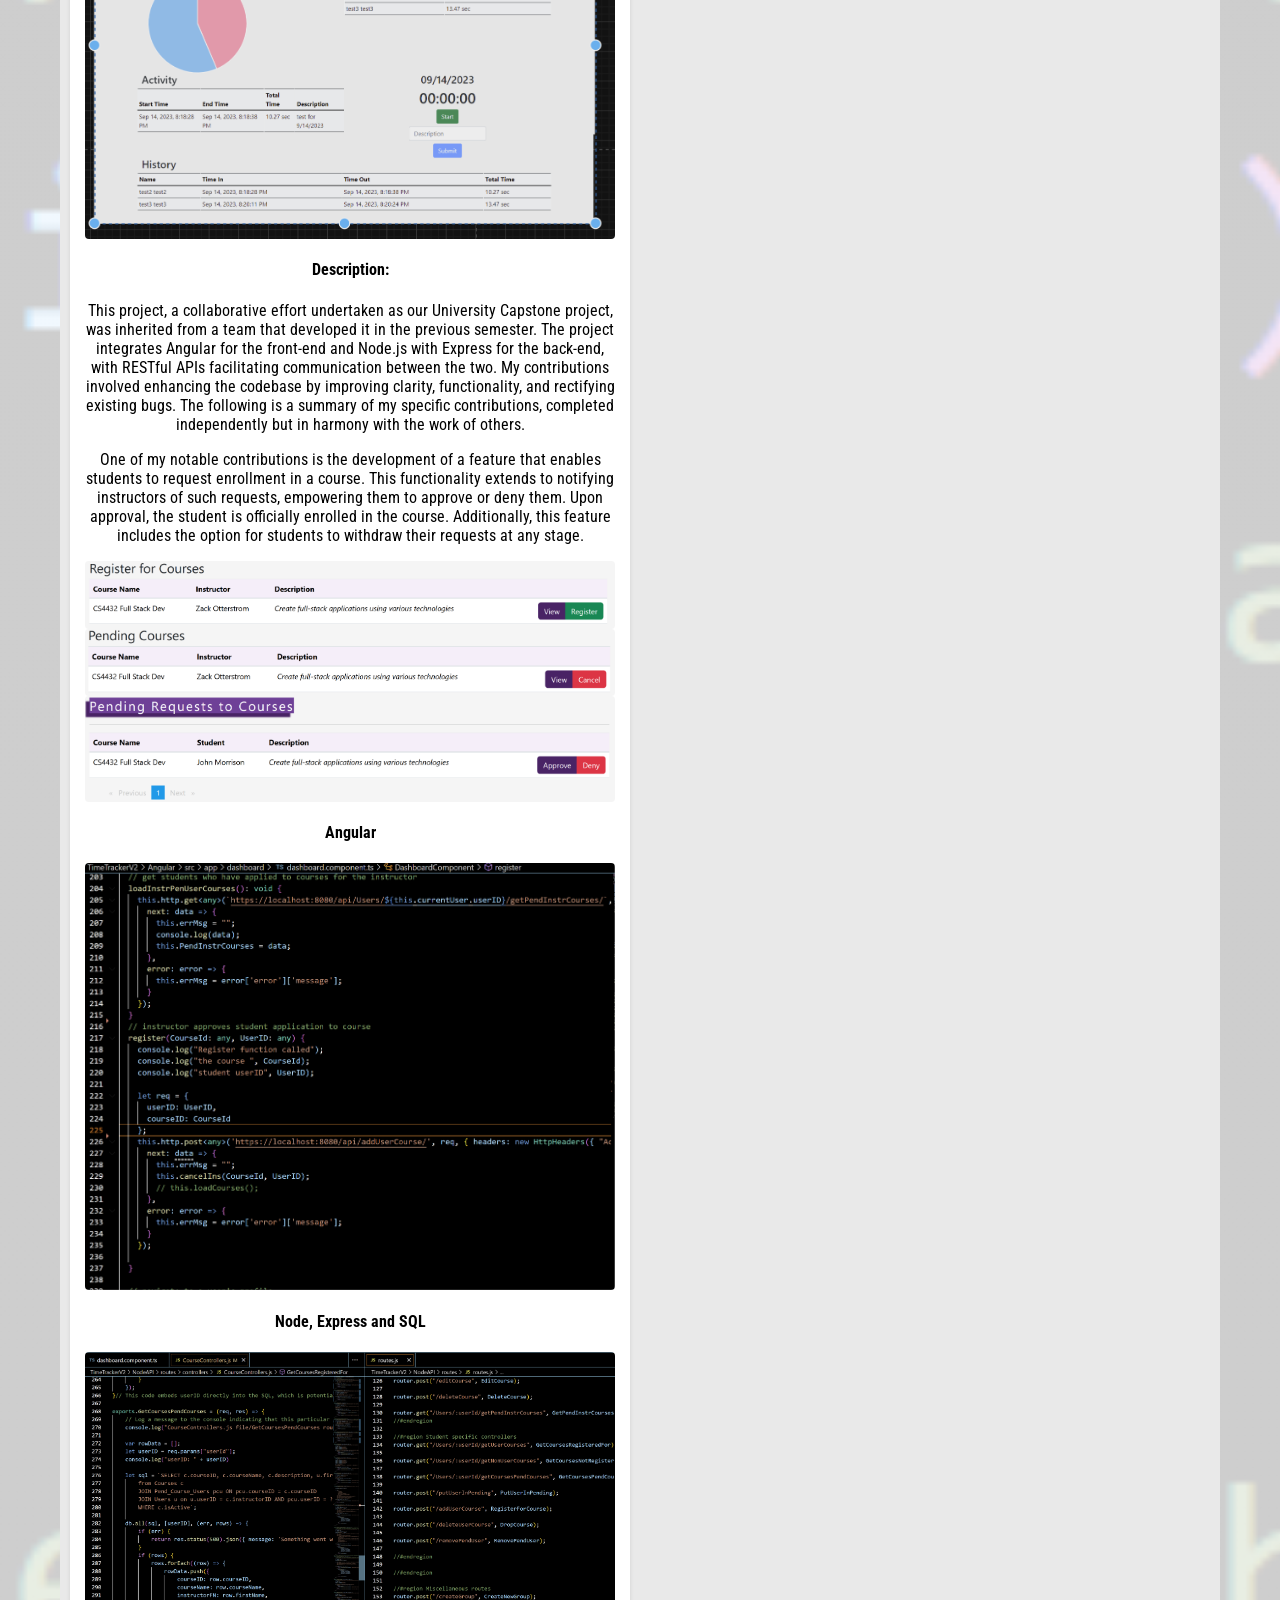
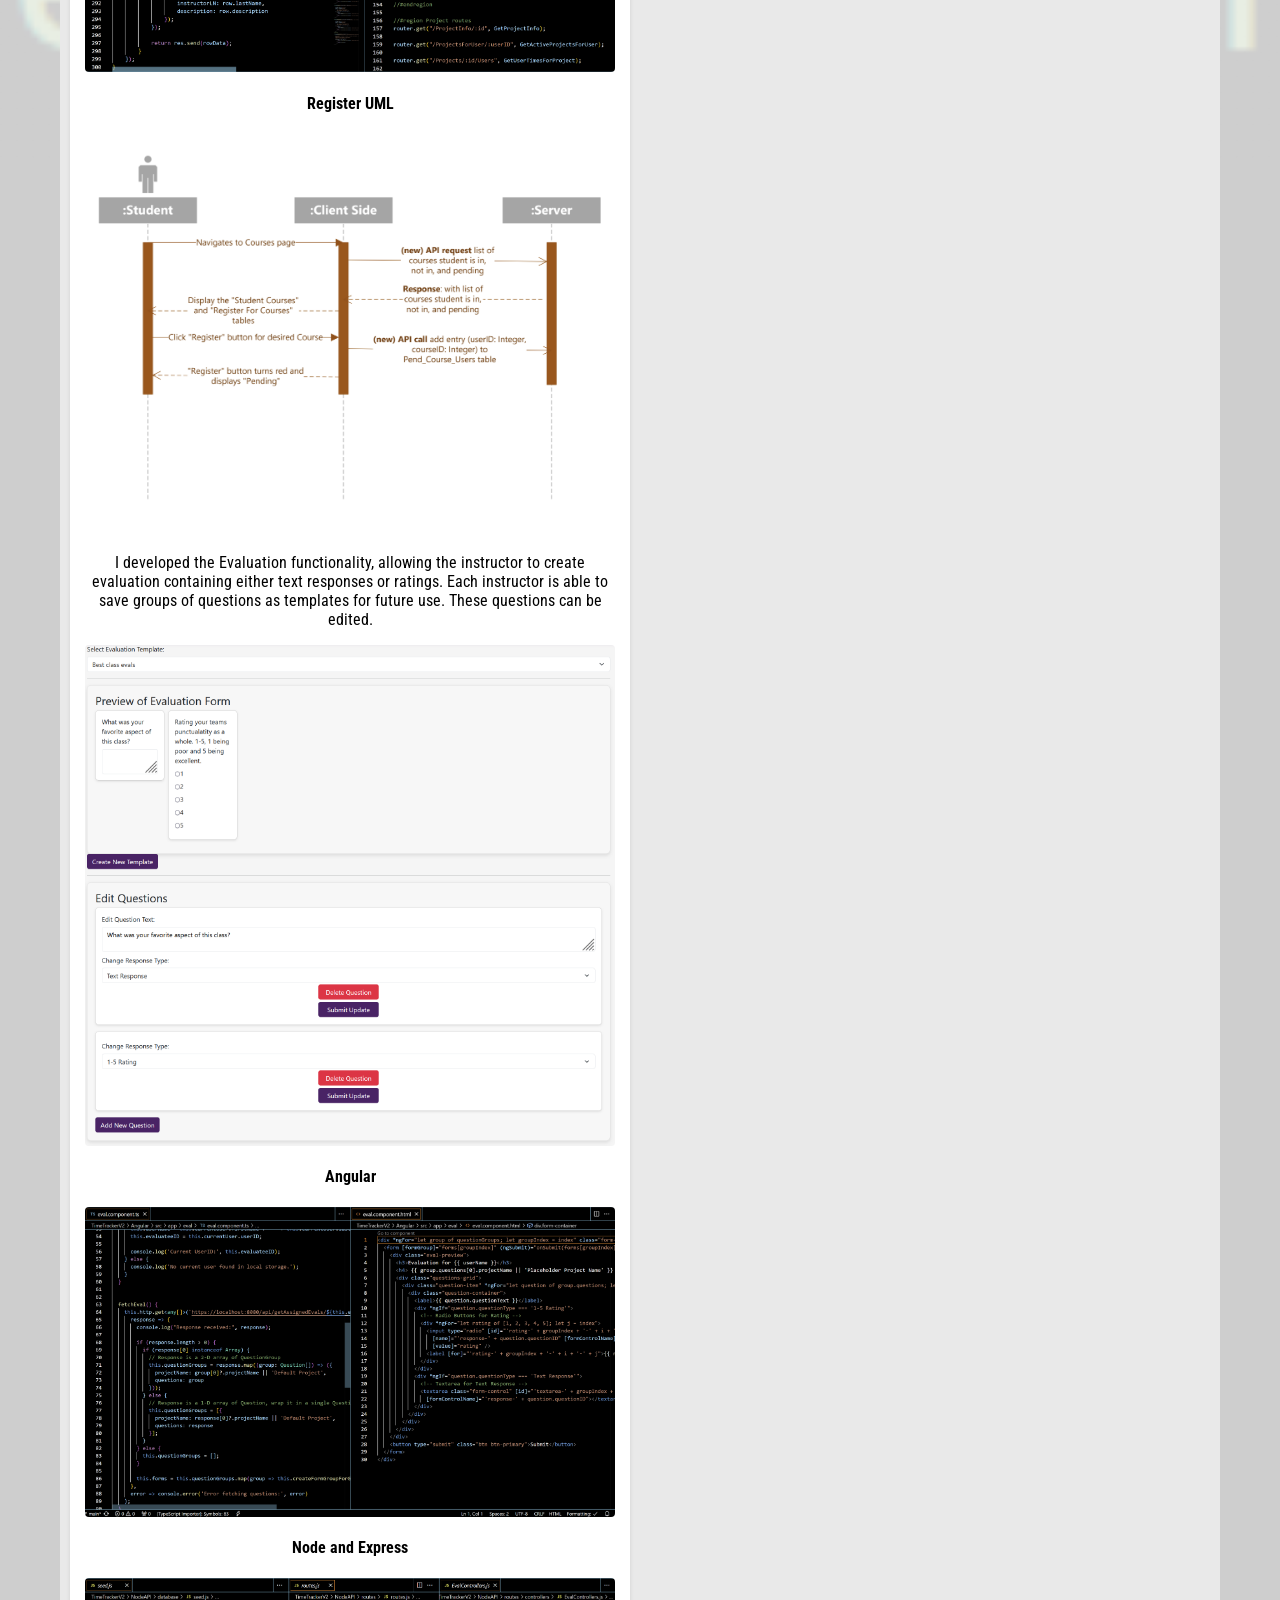
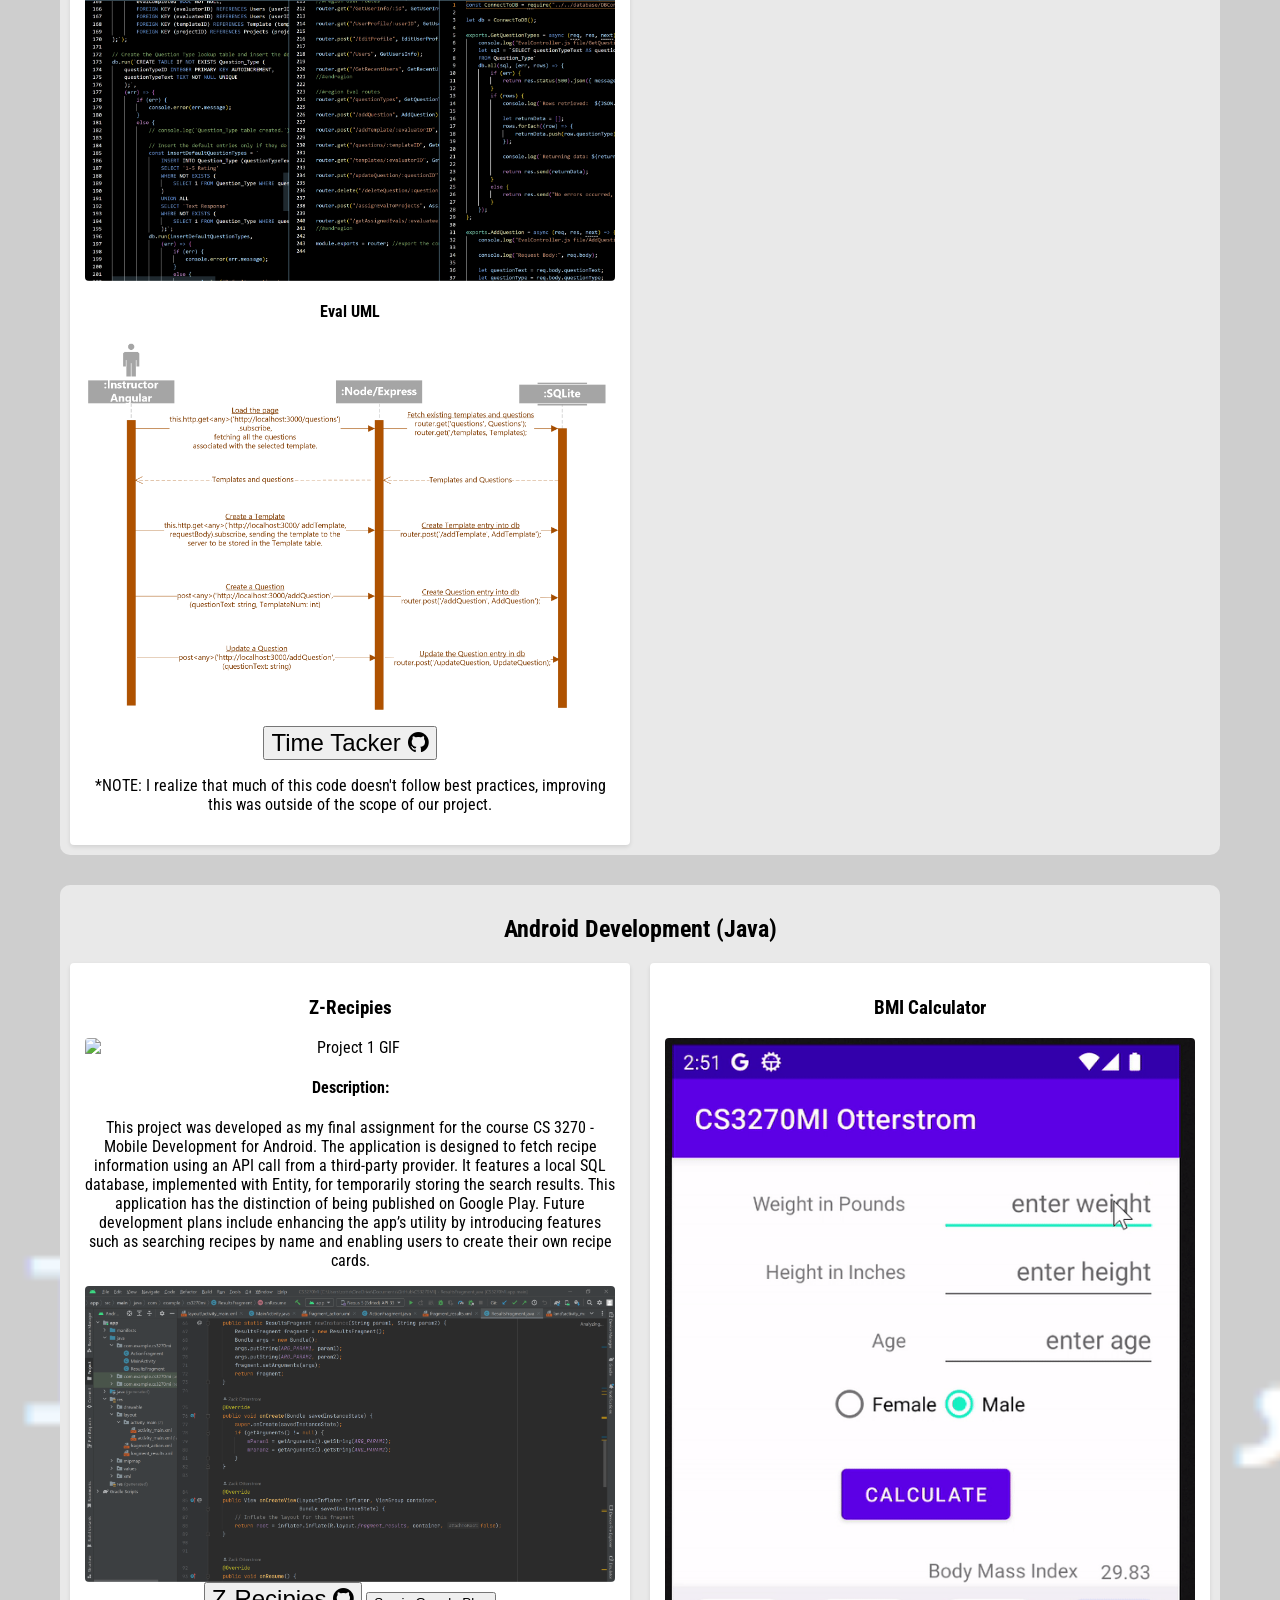
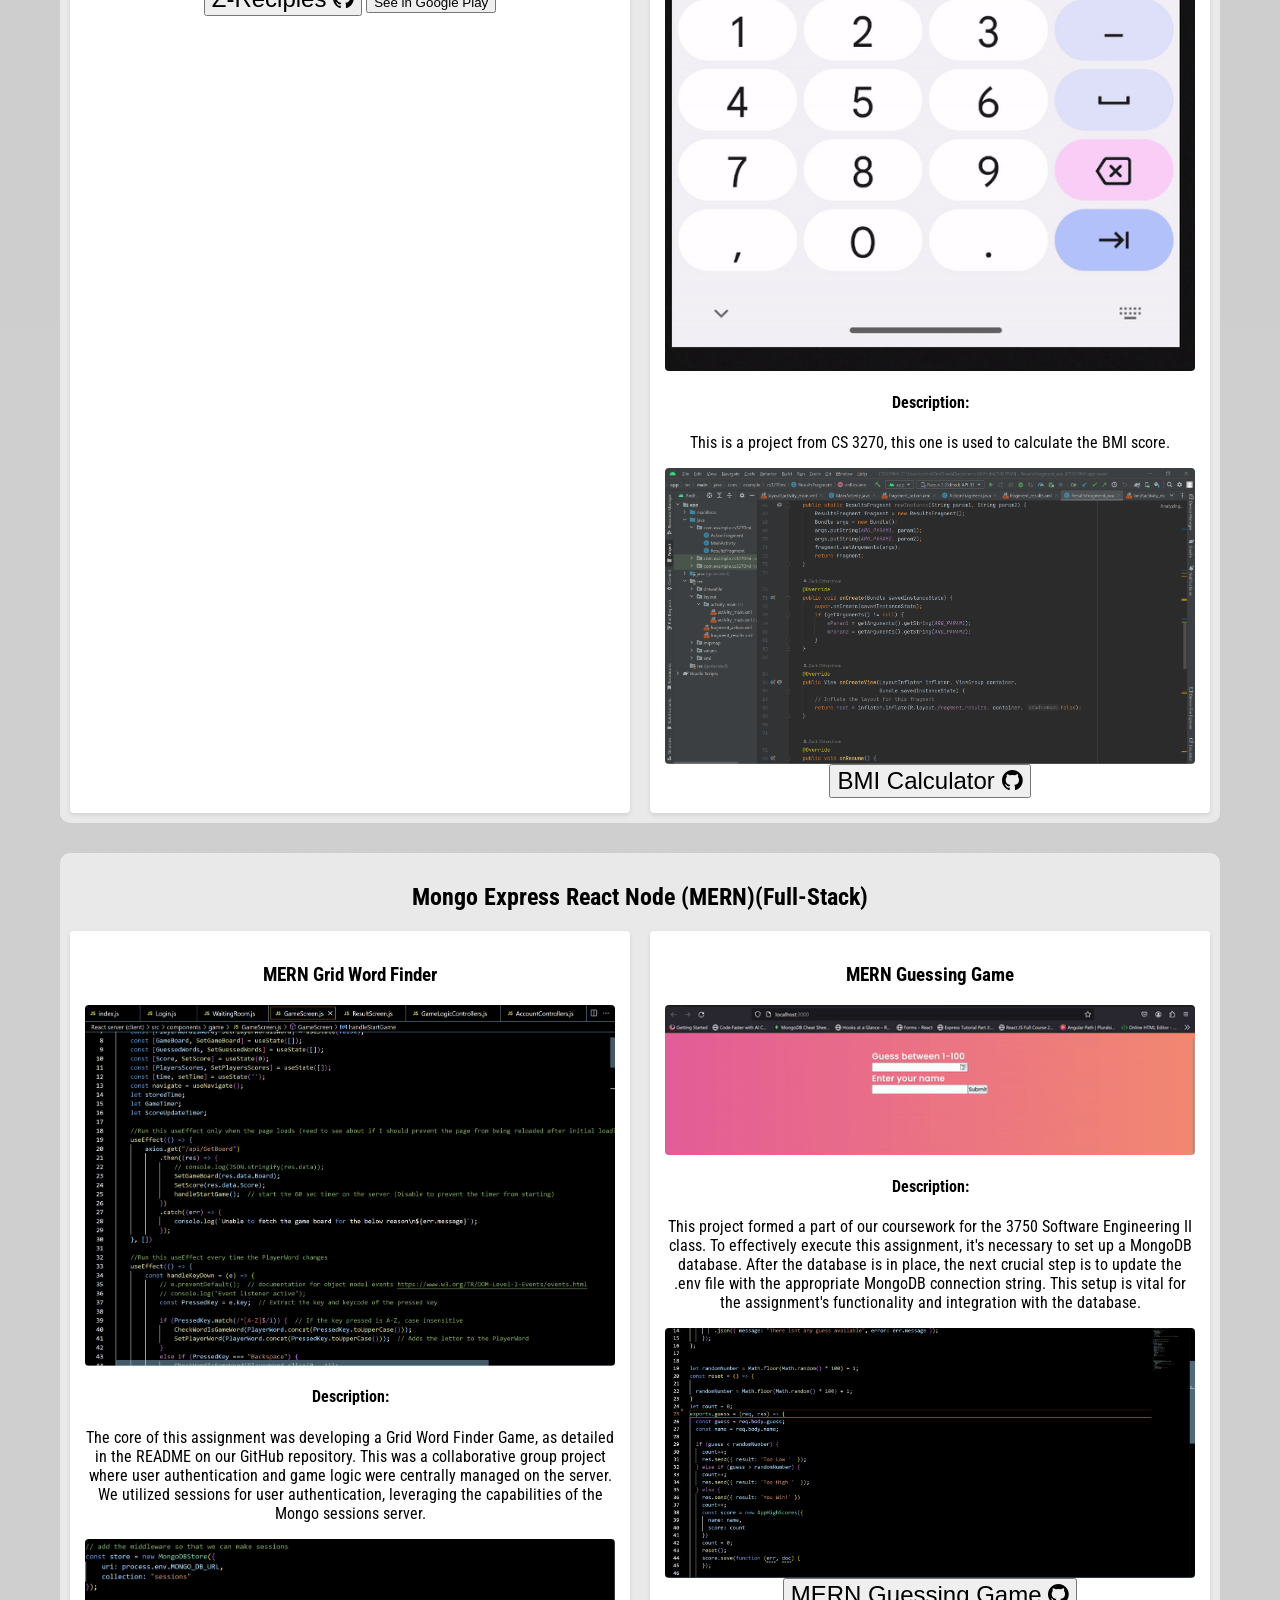
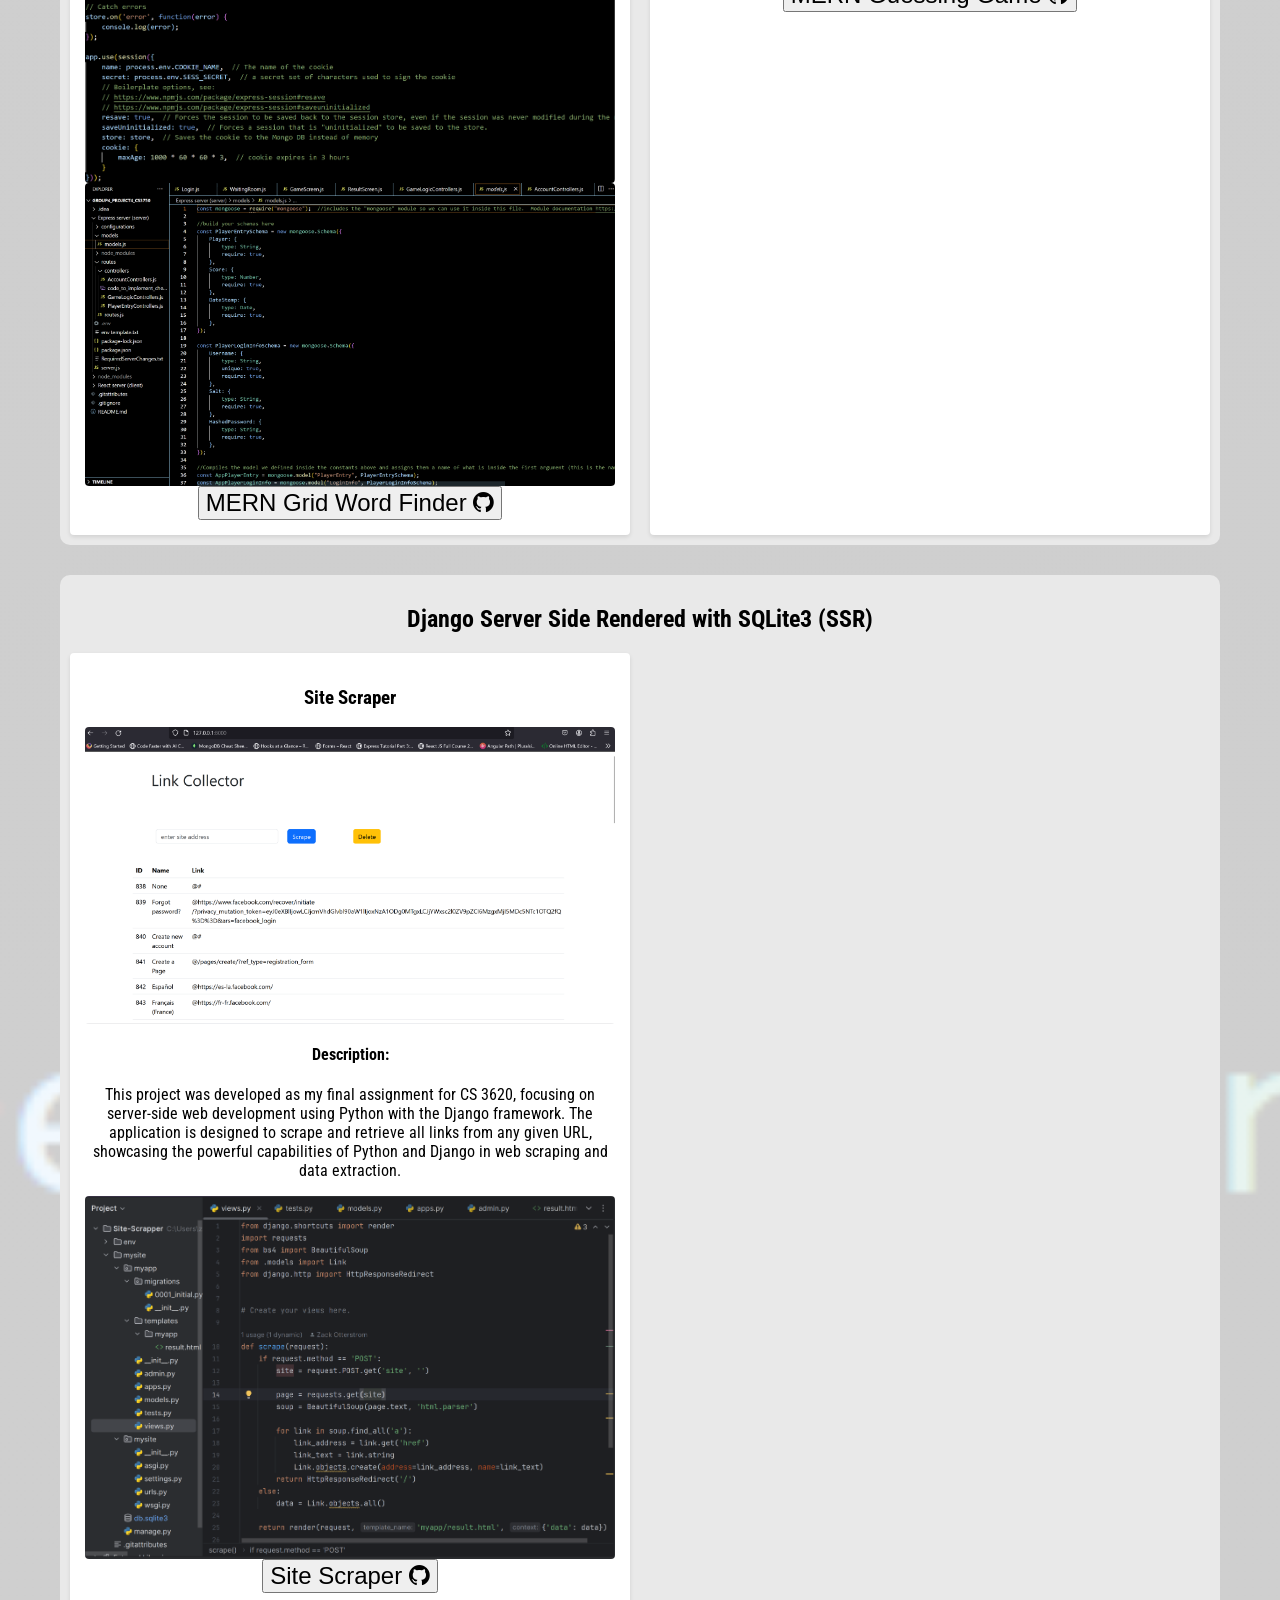
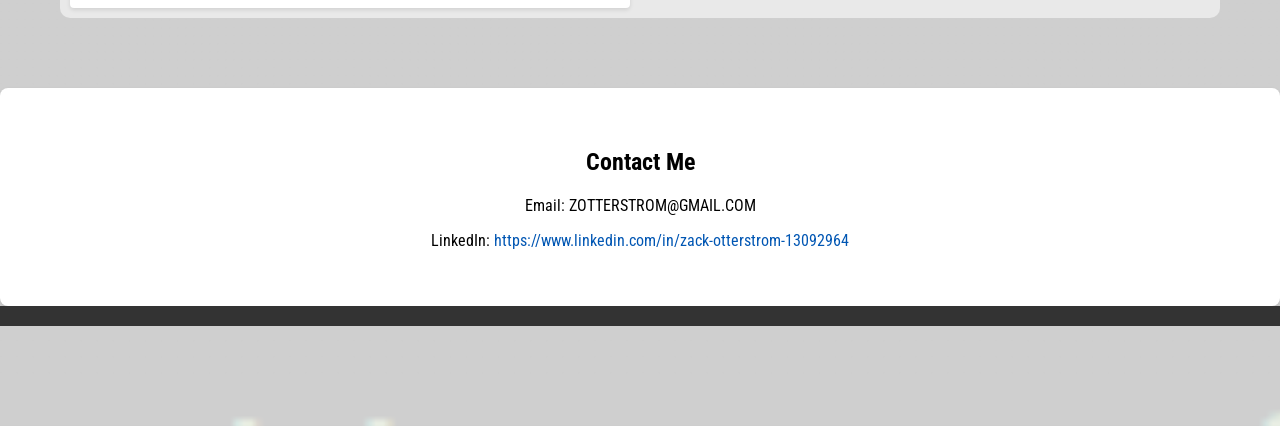
==== commit 89c3fbb7: "Update index.html" ====
--- a/index.html
+++ b/index.html
@@ -64,6 +64,10 @@
                     <li>Javascript</li>
                     <li>Angular</li>
                     <li>Web Design</li>
+                    <li>AWS Elastic Beanstalk</li>
+                    <li>AWS RDS</li>
+                    <li>AWS S3</li>
+                    <li>Docker</li>
                     <li>Node.js</li>
                     <li>Python</li>
                     <li>Java</li>
@@ -75,6 +79,8 @@
                     <li>MERN</li>
                     <li>MEAN</li>
                     <li>RESTful API</li>
+                    <li>PostgreSQL</li>
+                    <li>SQL</li>
                 </ul>
             </div>
         </section>
@@ -97,12 +103,12 @@
                             <img src="assets/images/lease_manger.gif" alt="Project 3 GIF">
                             <h4>Description:</h4>
                             <p>I am currently developing a dynamic website aimed at assisting a client with the
-                                management of trailer park leases and payments. This multifaceted application offers
-                                dual access points:</p>
+                                management of RV/Boat storage lot leases and payments. This multifaceted application
+                                offers
+                                dual access points:(SSR is present, but has no links)</p>
                             <ul>
                                 <li><strong>Server-Side Rendered (SSR) Pages:</strong> Using Django, which, while
-                                    functional, are pending further styling enhancements. (No links to access), the
-                                    navbar link to the Django admin login is not correct</li>
+                                    functional, are pending further styling enhancements. (No links to access)</li>
                                 <li><strong>Angular-based Client-Side Application:</strong> Communicates through APIs
                                     for a more interactive experience.</li>
                             </ul>
@@ -113,6 +119,17 @@
                                 authentication. Upon successful login, a token is issued to the user. This token is
                                 crucial as it not only verifies the user’s identity but also facilitates API requests by
                                 enforcing user-specific permissions, ensuring a secure and personalized user experience.
+                            </p>
+                            <h2>Beta Deployment</h2>
+                            <p>The Django backend it connected to a PostgreSQL database hosted on AWS RDS. User files
+                                such as lease documents an lot images are stored in AWS S3 buckets with there location
+                                url stored in the SQL and permission is controlled by Django.
+                                Both the Angular front-end and Django back-end applications are deployed as a docker
+                                multi-container using nginx as a reverse proxy to handle communication between the two
+                                in an AWS Elastic Beanstalk enviroment. Being that this the portfolio version, it does
+                                not have a domain and is running in a single instance without a AWS load balancer, it is
+                                not utilizing HTTPS (SSL), When deployed in production for the client it will be SSL in
+                                addition to a few other sercurity measures.
                             </p>
                             <p>This project is evolving, and continuous improvements are being made to both enhance the
                                 user interface and strengthen the security aspects of the application.</p>
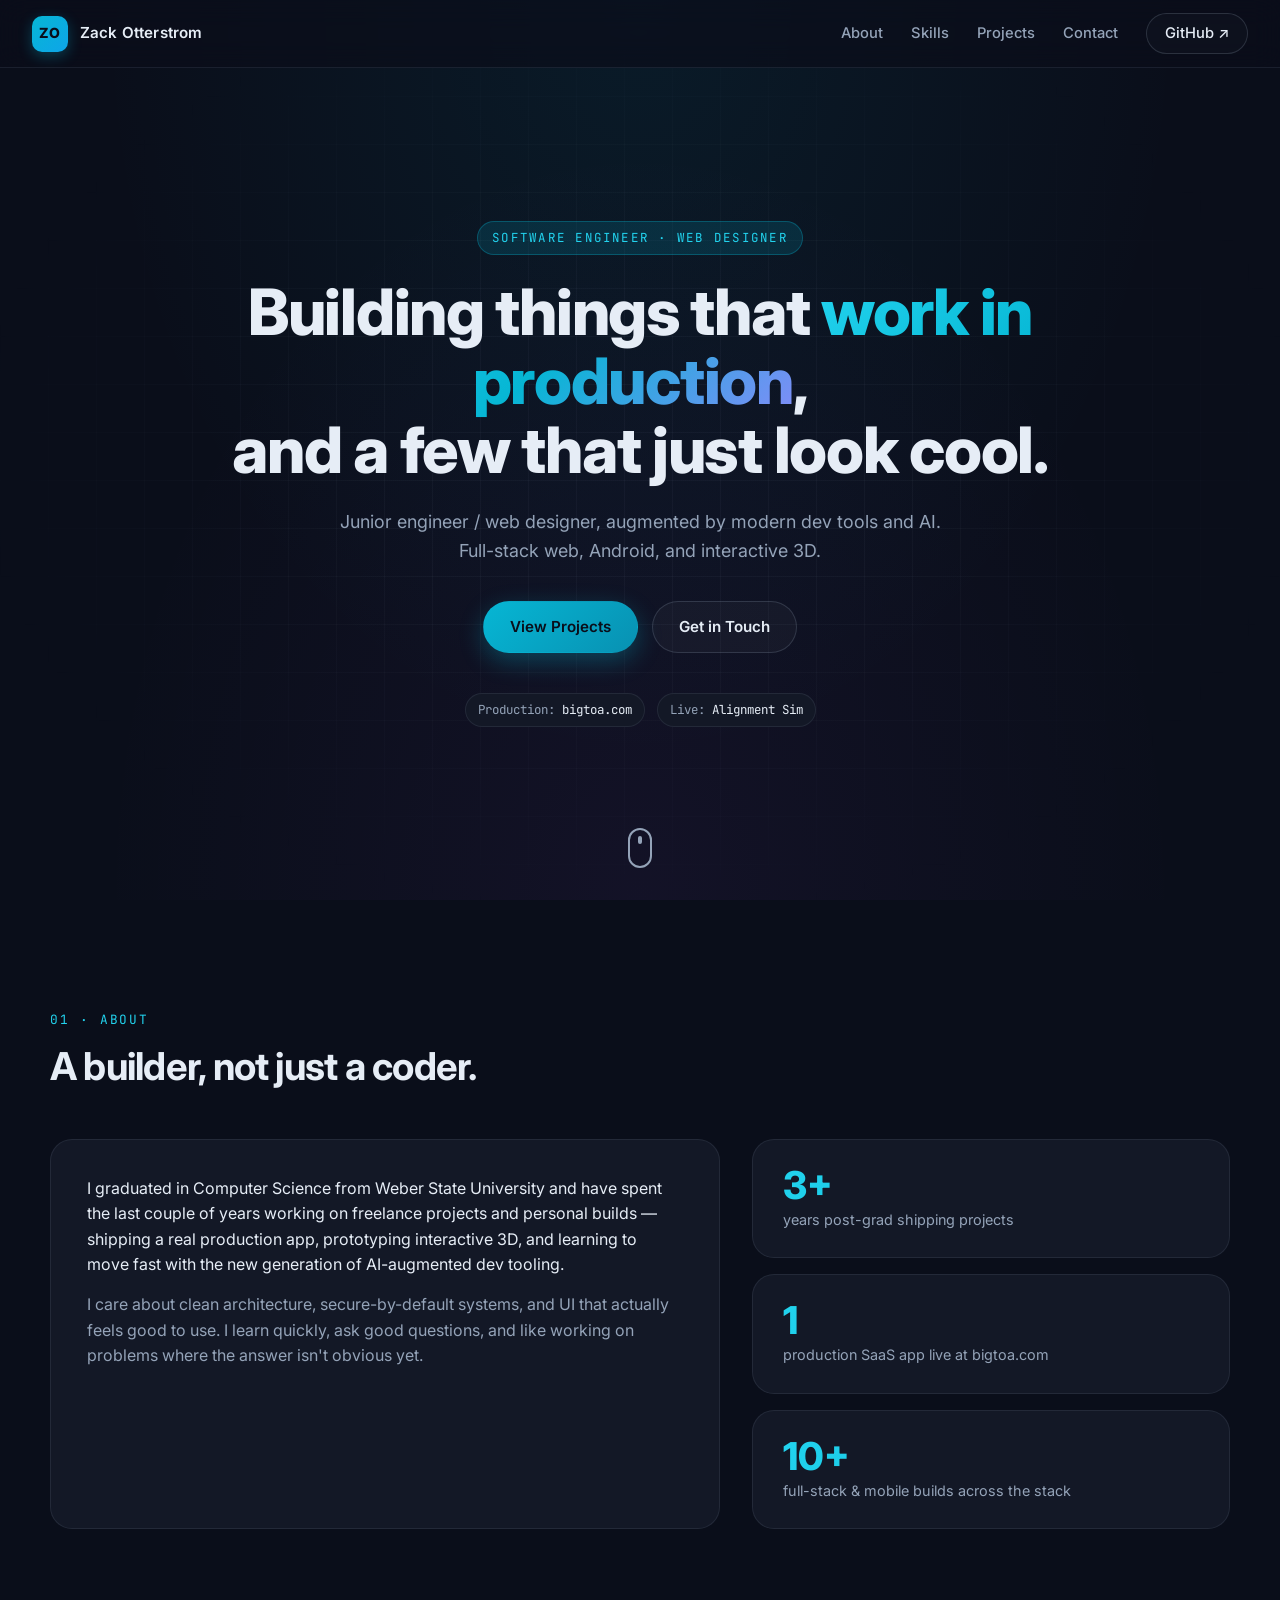
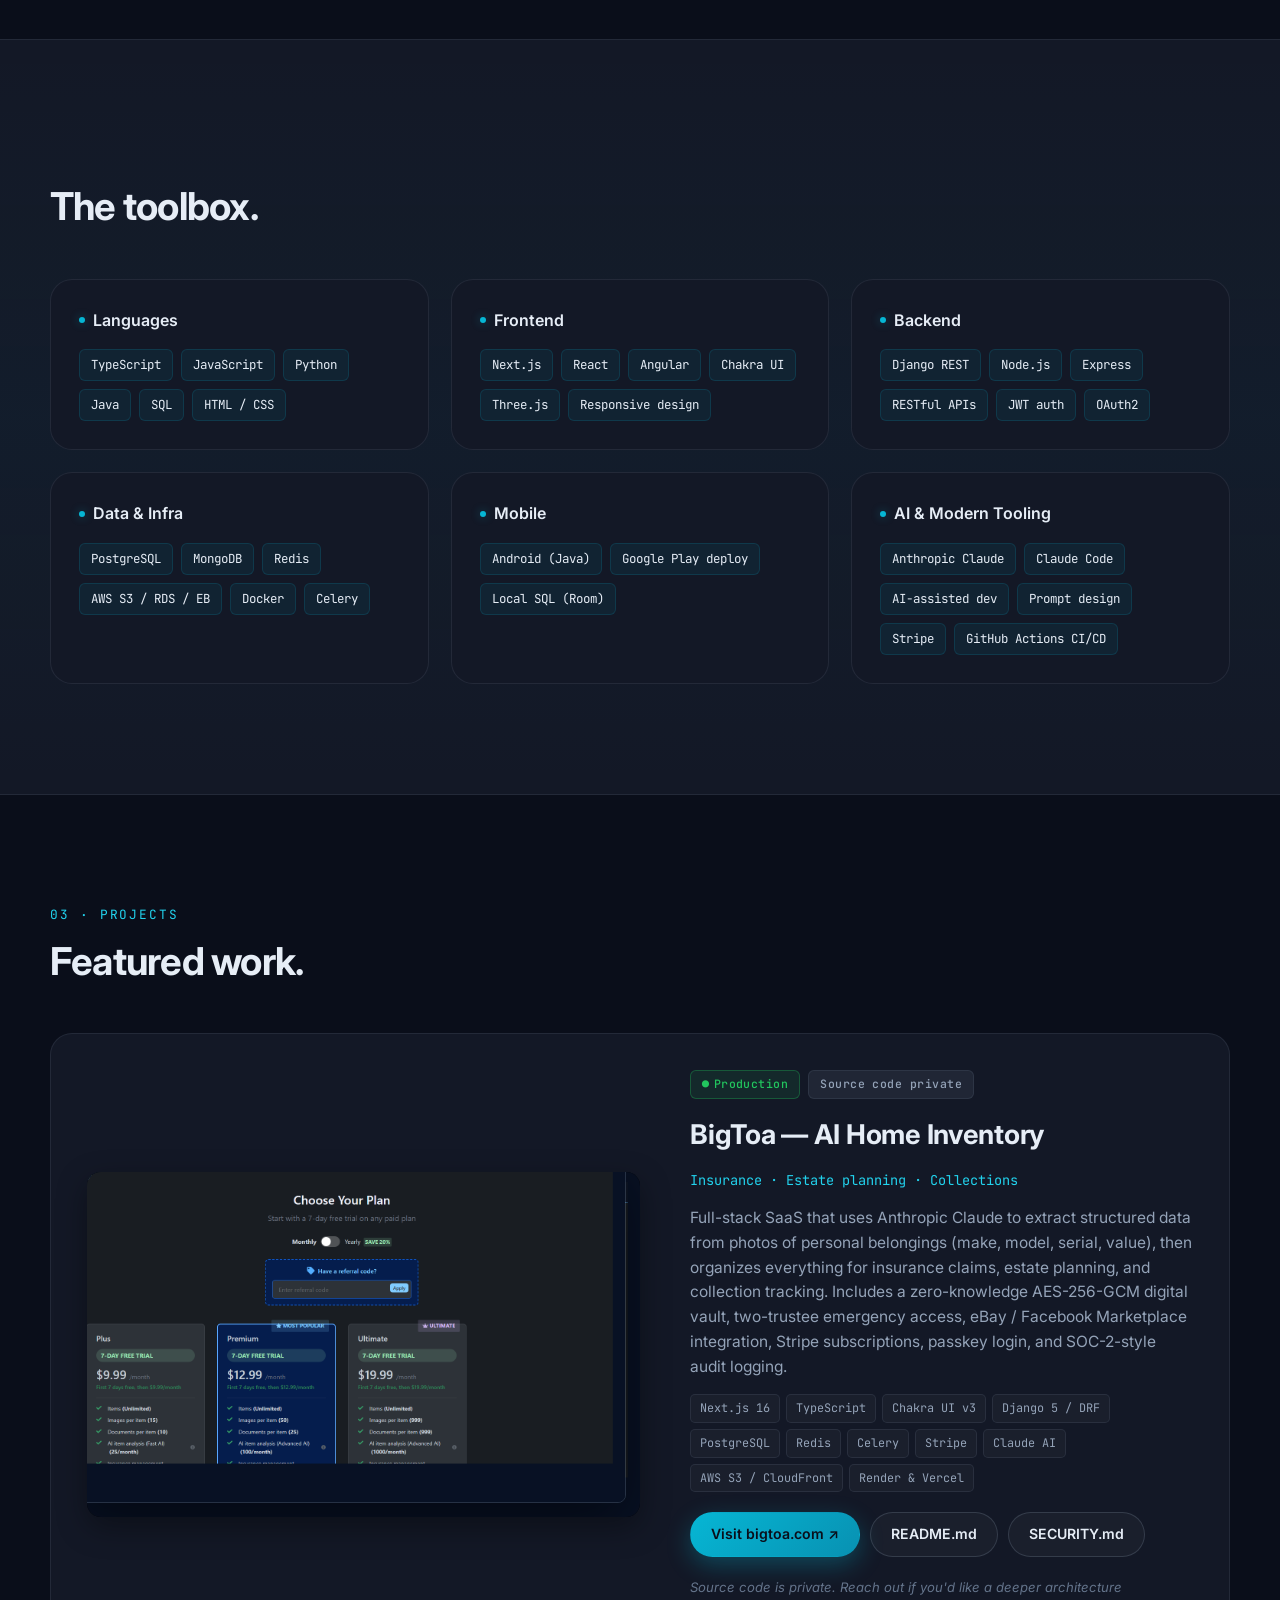
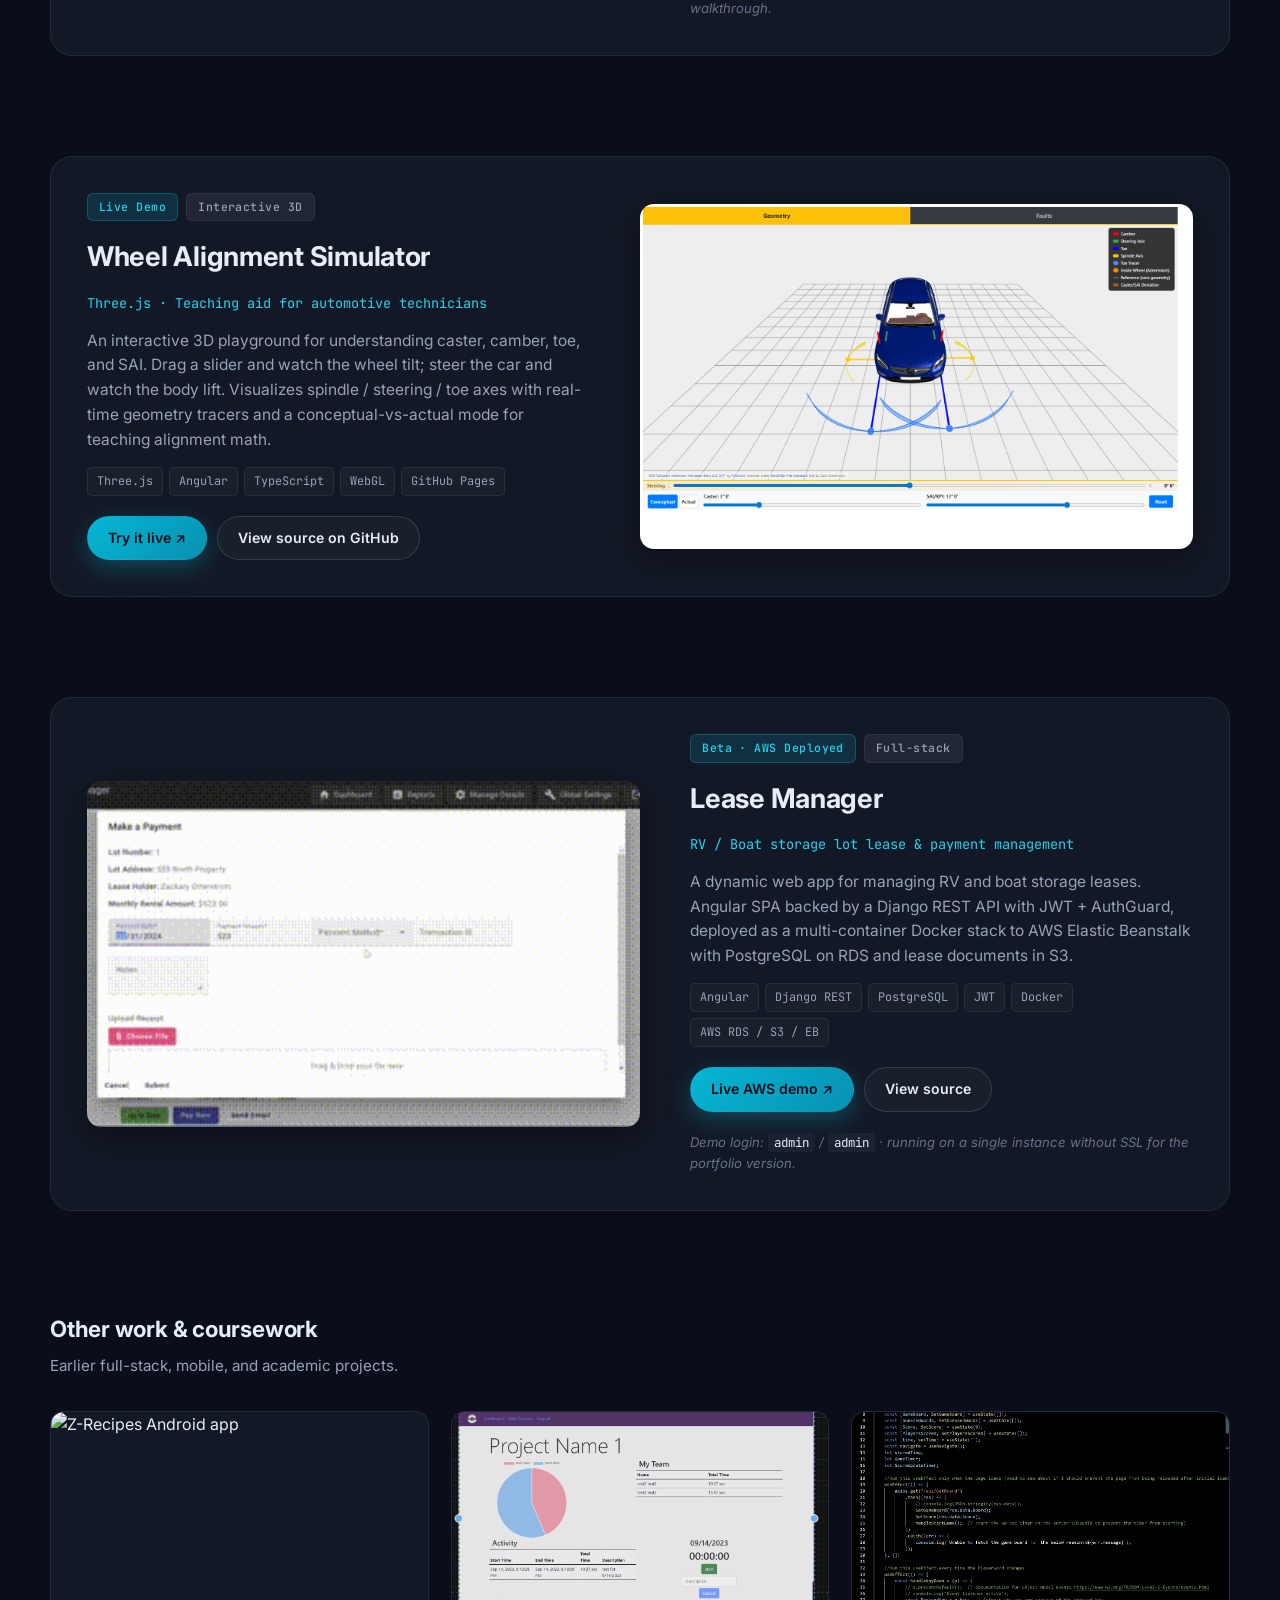
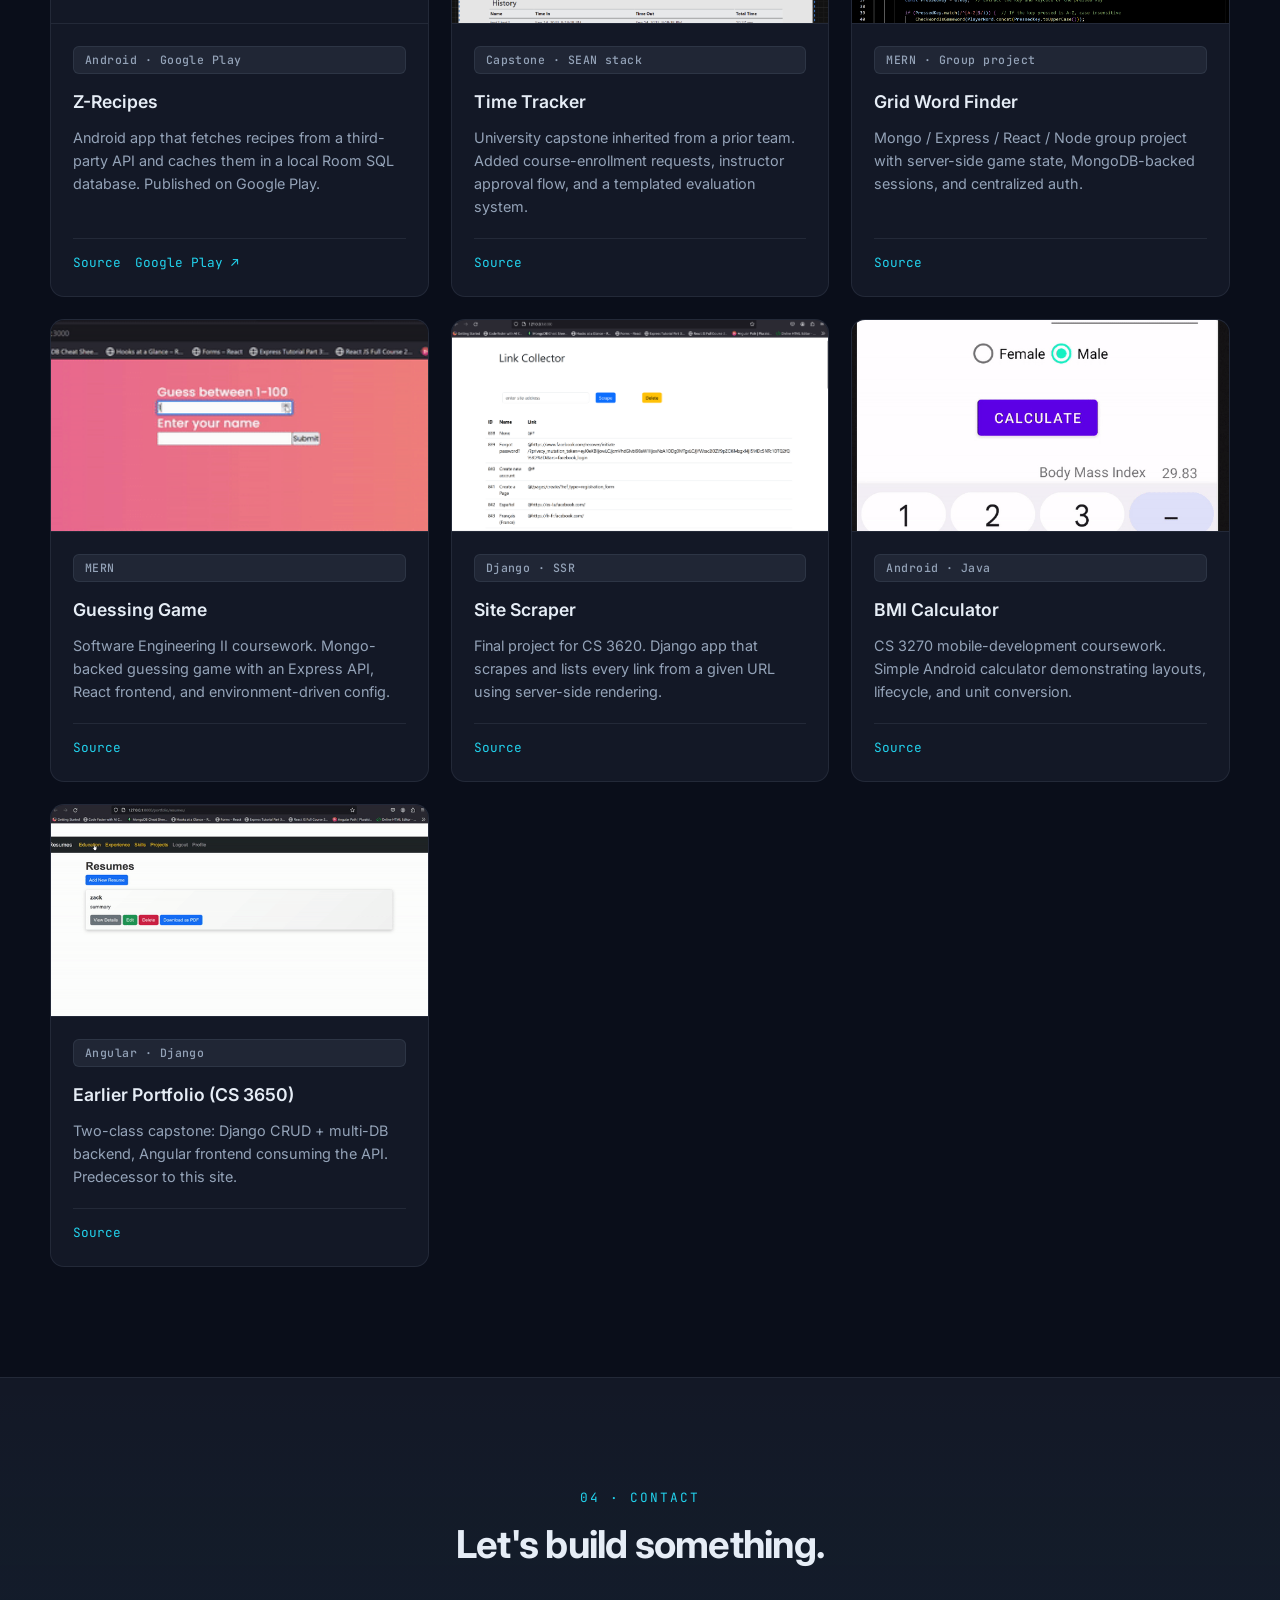
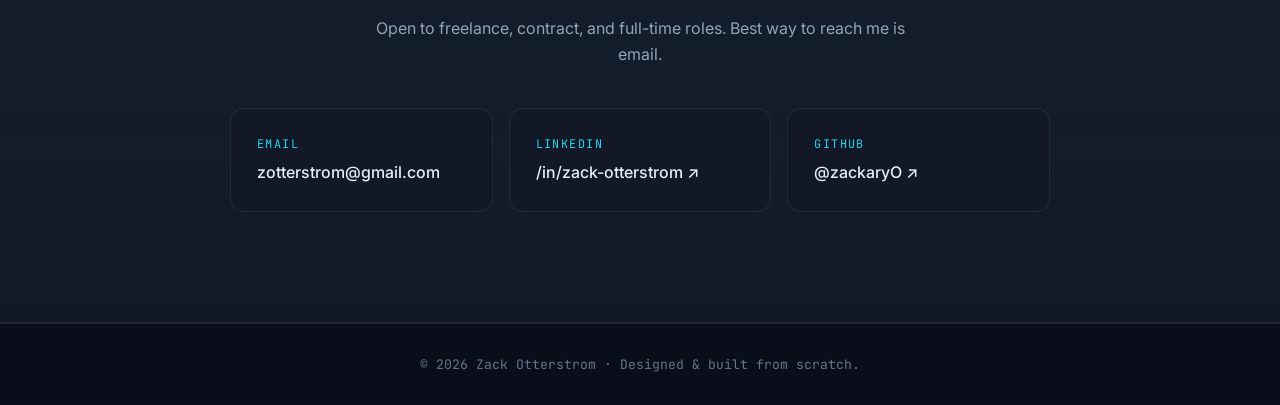
==== commit 74e0d6af: "Revamp homepage and add BigToa docs Redesign the site: replace legacy index.html with a modern, sema" ====
--- a/index.html
+++ b/index.html
@@ -1,392 +1,369 @@
 <!DOCTYPE html>
 <html lang="en">
-
 <head>
-    <meta charset="UTF-8">
-    <meta http-equiv="X-UA-Compatible" content="IE=edge">
-    <meta name="viewport" content="width=device-width, initial-scale=1.0">
-    <title>Zack Otterstrom - Software Engineer / Web Designer</title>
-    <link href="https://fonts.googleapis.com/css2?family=Roboto+Condensed&display=swap" rel="stylesheet">
-    <link href="https://fonts.googleapis.com/css2?family=Oxygen:wght@300;700&display=swap" rel="stylesheet">
-    <link rel="stylesheet" href="https://cdnjs.cloudflare.com/ajax/libs/font-awesome/4.7.0/css/font-awesome.min.css">
-    <link rel="stylesheet" type="text/css" href="style.css">
+  <meta charset="UTF-8">
+  <meta name="viewport" content="width=device-width, initial-scale=1.0">
+  <title>Zack Otterstrom &middot; Software Engineer &amp; Web Designer</title>
+  <meta name="description" content="Junior software engineer / web designer building production tools and personal projects, augmented by modern dev tools and AI.">
+  <link rel="icon" href="assets/images/banner.png">
+  <link href="https://fonts.googleapis.com/css2?family=Inter:wght@400;500;600;700;800&family=JetBrains+Mono:wght@400;500&display=swap" rel="stylesheet">
+  <link rel="stylesheet" type="text/css" href="style.css">
 </head>
 
 <body>
-    <nav class="site-header">
-        <div class="nav-logo">
-            <a href="index.html">
-                <img src="assets/images/banner.png" alt="logo">
-            </a>
-        </div>
-        <div class="nav-links">
-            <button class="hamburger" aria-label="Toggle navigation">&#9776;</button>
-            <ul>
-                <li><a href="index.html">Home</a></li>
-                <li><a href="#about">About Me</a></li>
-                <li><a href="#skill">Skills</a></li>
-                <li><a href="#portfolio">Portfolio</a></li>
-                <li><a href="#contact">Contact</a></li>
-            </ul>
-        </div>
-    </nav><!-- .site-header -->
-    <section class="banner">
-        <!-- <section class="banner"> -->
-        <div class="banner--content">
-            <h1 class="name">Zack Otterstrom</h1>
-            <h1 class="designation">Software Engineer / Web Designer</h1>
-            <p class="tagline">Recent Computer Science Graduate with a Passion for Building Things</p>
-        </div>
-        <!-- </section> -->
-
-        <section id="about">
-            <div class="content">
-                <h1>About Me</h1>
-                <div class="about-container">
-                    <p>As a recent graduate in Computer Science from Weber State University, I have developed a strong
-                        foundation in software engineering principles. My academic journey has been marked by hands-on
-                        experience in a variety of technical areas through comprehensive class projects. I am
-                        detail-oriented, analytical, and have a keen interest in applying my skills to practical
-                        challenges
-                        in the field of software development. *I am in the process of publishing other projects that are
-                        currently in development</p>
-                </div>
-            </div>
-        </section>
-
-        <section id="skill">
-            <div class="content skill--content">
-                <h1>My Skills & Expertise</h1>
-                <ul>
-                    <li>Software Development Lifecycle</li>
-                    <li>Agile Frameworks</li>
-                    <li>Typescript</li>
-                    <li>Javascript</li>
-                    <li>Angular</li>
-                    <li>Web Design</li>
-                    <li>AWS Elastic Beanstalk</li>
-                    <li>AWS RDS</li>
-                    <li>AWS S3</li>
-                    <li>Docker</li>
-                    <li>Node.js</li>
-                    <li>Python</li>
-                    <li>Java</li>
-                    <li>Android App Development</li>
-                    <li>Django Server Side</li>
-                    <li>Express.js</li>
-                    <li>React</li>
-                    <li>CSS</li>
-                    <li>MERN</li>
-                    <li>MEAN</li>
-                    <li>RESTful API</li>
-                    <li>PostgreSQL</li>
-                    <li>SQL</li>
-                </ul>
-            </div>
-        </section>
-
-        <section id="portfolio">
-            <h1 class="center">Portfolio - My Projects see link to GitHub to view code packages</h1>
-            <div class="content portfolio--content">
-                <!-- <p>During my time at Weber State University, I completed several projects...
-                    Click the project to view my repo.
-                </p> -->
-
-                <!-- Angular with Django Section -->
-                <div class="technology-section">
-                    <h2>Angular & Django Projects (FULL-STACK)</h2>
-                    <div class="project-list">
-                        <!-- Project 3 -->
-
-                        <div class="project">
-                            <h3>Lease Manager</h3>
-                            <img src="assets/images/lease_manger.gif" alt="Project 3 GIF">
-                            <h4>Description:</h4>
-                            <p>I am currently developing a dynamic website aimed at assisting a client with the
-                                management of RV/Boat storage lot leases and payments. This multifaceted application
-                                offers
-                                dual access points:(SSR is present, but has no links)</p>
-                            <ul>
-                                <li><strong>Server-Side Rendered (SSR) Pages:</strong> Using Django, which, while
-                                    functional, are pending further styling enhancements. (No links to access)</li>
-                                <li><strong>Angular-based Client-Side Application:</strong> Communicates through APIs
-                                    for a more interactive experience.</li>
-                            </ul>
-                            <h2>Security and Authentication</h2>
-                            <p>A key feature of the Angular client-side application is its robust security framework. It
-                                leverages <strong>AuthGuard</strong> in conjunction with the <strong>Django API
-                                    framework</strong> and <strong>JavaScript Web Tokens (JWT)</strong> for user
-                                authentication. Upon successful login, a token is issued to the user. This token is
-                                crucial as it not only verifies the user’s identity but also facilitates API requests by
-                                enforcing user-specific permissions, ensuring a secure and personalized user experience.
-                            </p>
-                            <h2>Beta Deployment</h2>
-                            <p>The Django backend it connected to a PostgreSQL database hosted on AWS RDS. User files
-                                such as lease documents an lot images are stored in AWS S3 buckets with there location
-                                url stored in the SQL and permission is controlled by Django.
-                                Both the Angular front-end and Django back-end applications are deployed as a docker
-                                multi-container using nginx as a reverse proxy to handle communication between the two
-                                in an AWS Elastic Beanstalk enviroment. Being that this the portfolio version, it does
-                                not have a domain and is running in a single instance without a AWS load balancer, it is
-                                not utilizing HTTPS (SSL), When deployed in production for the client it will be SSL in
-                                addition to a few other sercurity measures.
-                            </p>
-                            <p>This project is evolving, and continuous improvements are being made to both enhance the
-                                user interface and strengthen the security aspects of the application.</p>
-                            <h4>Angular</h4>
-                            <img src="assets/images/lease.png" alt="code snippet ">
-                            <h4>Django</h4>
-                            <img src="assets/images/Django.png" alt="code snippet Django">
-                            <h4>UML Diagrams</h4>
-                            <h4>Authentication UML</h4>
-                            <img src="assets/images/authenticationUML.png" alt="authentication UML">
-                            <h4>Dashboard UML</h4>
-                            <img src="assets/images/dashboardUML.png" alt="dashboard UML">
-                            <h4>check it out</h4>
-                            <a href="https://github.com/zackaryO/lease_manager" target="_blank" class="project-link">
-                                <button style="font-size:24px">Lease Manager <i class="fa fa-github"></i></button>
-                            </a>
-                            <h4>try it out</h4>
-                            <a href="http://leasemanager-env.us-east-1.elasticbeanstalk.com/#/login" target="_blank"
-                                class="project-link">
-                                <button style="font-size:24px">Deployed Docker AWS Beta Version</button>
-                            </a>
-                            <p>username: admin, password: admin</p>
-                        </div>
-
-
-                        <!-- Project 4 -->
-
-                        <div class="project">
-                            <h3>Portfolio</h3>
-                            <img src="assets/images/portfolio.gif" alt="Project 3 GIF">
-                            <h4>Description:</h4>
-                            <p>This project, currently a work in progress, originated as a final project for two
-                                classes:</p>
-                            <ul>
-                                <li><strong>CS 3620:</strong> Server-side web development using Python with the Django
-                                    framework.</li>
-                                <li><strong>CS 3650:</strong> Computer/human interaction.</li>
-                            </ul>
-                            <h2>Django Backend Implementation</h2>
-                            <p>The Django side of the project utilizes multiple SQL databases, catering to user accounts
-                                with authentication features and portfolio artifacts. The server employs server-side
-                                rendered pages for site maintenance, specifically CRUD (Create, Read, Update, Delete)
-                                operations. This is achieved using Django's serializers, views, and templates.</p>
-                            <h2>Angular Frontend Development</h2>
-                            <p>For the frontend, I have focused on demonstrating UI design principles and have chosen
-                                Angular for this purpose. Angular efficiently fetches data from the backend server using
-                                Restful API calls, ensuring seamless integration between the frontend and backend
-                                components of the project.</p>
-                            <h4>Angular</h4>
-                            <img src="assets/images/portfolio_(angular).png" alt="code snippet Angular">
-                            <h4>Django</h4>
-                            <img src="assets/images/portfolio_(Django).png" alt="code snippet Django">
-                            <a href="https://github.com/zackaryO/Portfolio" target="_blank" class="project-link">
-                                <button style="font-size:24px">Portfolio <i class="fa fa-github"></i></button>
-                            </a>
-                        </div>
-
-                    </div>
-                </div>
-
-
-                <div class="technology-section">
-                    <h2>SQL Angular Express Node (SEAN)(FULL-STACK)</h2>
-                    <div class="project-list">
-                        <!-- Project 3 -->
-
-                        <div class="project">
-                            <h3>Time Tracker</h3>
-                            <img src="assets/images/Time_Tracker.png" alt="Project 3 GIF">
-                            <h4>Description:</h4>
-                            <p>This project, a collaborative effort undertaken as our University Capstone project, was
-                                inherited from a team that developed it in the previous semester. The project integrates
-                                Angular for the front-end and Node.js with Express for the back-end, with RESTful APIs
-                                facilitating communication between the two. My contributions involved enhancing the
-                                codebase by improving clarity, functionality, and rectifying existing bugs. The
-                                following is a summary of my specific contributions, completed independently but in
-                                harmony with the work of others.</p>
-                            <p>One of my notable contributions is the development of a feature that enables students to
-                                request enrollment in a course. This functionality extends to notifying instructors of
-                                such requests, empowering them to approve or deny them. Upon approval, the student is
-                                officially enrolled in the course. Additionally, this feature includes the option for
-                                students to withdraw their requests at any stage.</p>
-                            <img src="assets/images/register1.png" alt="request to join course ">
-                            <img src="assets/images/register2.png" alt="request sent ">
-                            <img src="assets/images/register3.png" alt="approve or deny ">
-                            <h4>Angular</h4>
-                            <img src="assets/images/join.png" alt="code snippet ">
-                            <h4>Node, Express and SQL</h4>
-                            <img src="assets/images/Node_and_Express.png" alt="code snippet">
-                            <h4>Register UML</h4>
-                            <img src="assets/images/RegisterUML.png" alt="Register UML">
-                            <p>I developed the Evaluation functionality, allowing the instructor to create evaluation
-                                containing either text responses or ratings. Each instructor is able to save groups of
-                                questions as
-                                templates for future use. These questions
-                                can be edited.
-                            </p>
-                            <img src="assets/images/evals.png" alt="eval components ">
-                            <h4>Angular</h4>
-                            <img src="assets/images/evalComponent.png" alt="code snippet ">
-                            <h4>Node and Express</h4>
-                            <img src="assets/images/evalnode.png" alt="code snippet">
-                            <h4>Eval UML</h4>
-                            <img src="assets/images/template.png" alt="Eval UML">
-                            <a href="https://github.com/zackaryO/TimeTrackerFall23" target="_blank"
-                                class="project-link">
-                                <button style="font-size:24px">Time Tacker <i class="fa fa-github"></i></button>
-                            </a>
-                            <p>*NOTE: I realize that much of this code doesn't follow best practices, improving this was
-                                outside of the scope of our project.</p>
-                        </div>
-                    </div>
-                </div>
-
-                <!-- Android Development (Java) Section -->
-                <div class="technology-section">
-                    <h2>Android Development (Java)</h2>
-                    <div class="project-list">
-                        <!-- Project 1: Z-Recipies -->
-                        <div class="project">
-
-                            <h3>Z-Recipies</h3>
-                            <img src="assets/images/Z-Recipies.gif" alt="Project 1 GIF">
-                            <h4>Description:</h4>
-                            <p>This project was developed as my final assignment for the course CS 3270 - Mobile
-                                Development for Android. The application is designed to fetch recipe information using
-                                an API call from a third-party provider. It features a local SQL database, implemented
-                                with Entity, for temporarily storing the search results. This application has the
-                                distinction of being published on Google Play. Future development plans include
-                                enhancing the app’s utility by introducing features such as searching recipes by name
-                                and enabling users to create their own recipe cards.</p>
-                            <img src="assets/images/BMI.png" alt="code snippet ">
-                            <a href="https://github.com/zackaryO/ZRecipes" target="_blank" class="project-link">
-                                <button style="font-size:24px">Z-Recipies <i class="fa fa-github"></i></button>
-                            </a>
-                            <a href="https://play.google.com/store/apps/details?id=com.tracks.zrecipes&pli=1"
-                                target="_blank" class="google-play-button">
-                                <button>See in Google Play</button>
-                            </a>
-                        </div>
-
-                        <!-- Project 2: BMI Calculator -->
-                        <div class="project">
-
-                            <h3>BMI Calculator</h3>
-                            <img src="assets/images/BMI.gif" alt="Project 2 GIF">
-                            <h4>Description:</h4>
-                            <p>This is a project from CS 3270, this one is used to calculate the BMI score.</p>
-                            <img src="assets/images/BMI.png" alt="code snippet ">
-                            <a href="https://github.com/zackaryO/CS3270MI" target="_blank" class="project-link">
-                                <button style="font-size:24px">BMI Calculator <i class="fa fa-github"></i></button>
-                            </a>
-                        </div>
-                    </div>
-                </div>
-
-
-                <!-- React with Node.js Section -->
-                <div class="technology-section">
-                    <h2>Mongo Express React Node (MERN)(Full-Stack)</h2>
-                    <div class="project-list">
-
-
-                        <div class="project">
-                            <h3>MERN Grid Word Finder</h3>
-                            <img src="assets/images/mernGrid.png" alt="Project 2 GIF">
-                            <h4>Description:</h4>
-                            <p>The core of this assignment was developing a Grid Word Finder Game, as detailed in the
-                                README on our GitHub repository. This was a collaborative group project where user
-                                authentication and game logic were centrally managed on the server. We utilized sessions
-                                for user authentication, leveraging the capabilities of the Mongo sessions server.</p>
-                            <img src="assets/images/mongo1.png" alt="mongo">
-                            <img src="assets/images/mongo2.png" alt="mongo">
-                            <a href="https://github.com/zackaryO/group4_project4_cs3750" target="_blank"
-                                class="project-link">
-                                <button style="font-size:24px">MERN Grid Word Finder <i
-                                        class="fa fa-github"></i></button>
-                            </a>
-                        </div>
-
-
-                        <div class="project">
-                            <h3>MERN Guessing Game</h3>
-                            <img src="assets/images/MERN_Guess.gif" alt="Project 2 GIF">
-                            <h4>Description:</h4>
-                            <p>This project formed a part of our coursework for the 3750 Software Engineering II class.
-                                To effectively execute this assignment, it's necessary to set up a MongoDB database.
-                                After the database is in place, the next crucial step is to update the .env file with
-                                the appropriate MongoDB connection string. This setup is vital for the assignment's
-                                functionality and integration with the database.</p>
-                            <img src="assets/images/guess.png" alt="code snippet ">
-                            <a href="https://github.com/zackaryO/3750-Guessing-Game" target="_blank"
-                                class="project-link">
-                                <button style="font-size:24px">MERN Guessing Game <i class="fa fa-github"></i></button>
-                            </a>
-                        </div>
-
-                    </div>
-                </div>
-
-                <!-- Django Section -->
-                <div class="technology-section">
-                    <h2>Django Server Side Rendered with SQLite3 (SSR)</h2>
-                    <div class="project-list">
-                        <!-- Project 1: Z-Recipies -->
-                        <div class="project">
-
-                            <h3>Site Scraper</h3>
-                            <img src="assets/images/scraper.png" alt="scraper">
-                            <h4>Description:</h4>
-                            <p>This project was developed as my final assignment for CS 3620, focusing on server-side
-                                web development using Python with the Django framework. The application is designed to
-                                scrape and retrieve all links from any given URL, showcasing the powerful capabilities
-                                of Python and Django in web scraping and data extraction.</p>
-                            <img src="assets/images/scrapercode.png" alt="code snippet ">
-                            <a href="https://github.com/zackaryO/Site-Scrapper" target="_blank" class="project-link">
-                                <button style="font-size:24px">Site Scraper <i class="fa fa-github"></i></button>
-                            </a>
-                        </div>
-                    </div>
-                </div>
-
-            </div>
-        </section>
-
-
-        <section id="contact">
-            <div class="content">
-                <h2 class="center">Contact Me</h2>
-                <p>Email: ZOTTERSTROM@GMAIL.COM</p>
-                <p>LinkedIn: <a
-                        href="https://www.linkedin.com/in/zack-otterstrom-13092964">https://www.linkedin.com/in/zack-otterstrom-13092964</a>
-                </p>
-            </div>
-        </section>
-
-        <footer class="site-footer">
-            <!-- <p>&copy; <time datetime="2023">2023,</time> Zack Otterstrom. All rights reserved.</p> -->
-        </footer>
-
-        <script src="https://unpkg.com/aos@next/dist/aos.js"></script>
-        <script>
-            AOS.init();
-        </script>
-
-        <!-- Hamburger Menu Toggle Script -->
-        <script>
-            document.addEventListener('DOMContentLoaded', function () {
-                var hamburger = document.querySelector('.hamburger');
-                var navLinks = document.querySelector('.nav-links');
-
-                hamburger.addEventListener('click', function () {
-                    // This will toggle the 'active' class on the 'nav-links' element
-                    navLinks.classList.toggle('active');
-                });
-            });
-        </script>
+
+<nav class="site-header" id="siteHeader">
+  <a class="nav-brand" href="#top">
+    <span class="nav-brand-mark">ZO</span>
+    <span class="nav-brand-text">Zack Otterstrom</span>
+  </a>
+  <button class="hamburger" aria-label="Toggle navigation" aria-expanded="false">
+    <span></span><span></span><span></span>
+  </button>
+  <div class="nav-links">
+    <a href="#about">About</a>
+    <a href="#skills">Skills</a>
+    <a href="#projects">Projects</a>
+    <a href="#contact">Contact</a>
+    <a class="nav-cta" href="https://github.com/zackaryO" target="_blank" rel="noopener">GitHub &nearr;</a>
+  </div>
+</nav>
+
+<header id="top" class="hero">
+  <canvas id="heroCanvas" aria-hidden="true"></canvas>
+  <div class="hero-grid" aria-hidden="true"></div>
+  <div class="hero-content">
+    <p class="hero-eyebrow">Software Engineer &middot; Web Designer</p>
+    <h1 class="hero-title">
+      Building things that <span class="hero-accent">work in production</span>,<br>
+      and a few that just look cool.
+    </h1>
+    <p class="hero-sub">
+      Junior engineer / web designer, augmented by modern dev tools and AI.
+      Full-stack web, Android, and interactive 3D.
+    </p>
+    <div class="hero-cta">
+      <a href="#projects" class="btn-primary">View Projects</a>
+      <a href="#contact" class="btn-ghost">Get in Touch</a>
+    </div>
+    <div class="hero-meta">
+      <span class="meta-pill">Production: <a href="https://bigtoa.com" target="_blank" rel="noopener">bigtoa.com</a></span>
+      <span class="meta-pill">Live: <a href="https://zackaryo.github.io/Alignment_Simulator/" target="_blank" rel="noopener">Alignment Sim</a></span>
+    </div>
+  </div>
+  <div class="hero-scroll" aria-hidden="true">
+    <span></span>
+  </div>
+</header>
+
+<section id="about" class="section">
+  <div class="section-inner">
+    <p class="section-eyebrow">01 &middot; About</p>
+    <h2 class="section-title">A builder, not just a coder.</h2>
+    <div class="about-grid">
+      <div class="about-card">
+        <p>
+          I graduated in Computer Science from Weber State University and have spent the
+          last couple of years working on freelance projects and personal builds &mdash;
+          shipping a real production app, prototyping interactive 3D, and learning to
+          move fast with the new generation of AI-augmented dev tooling.
+        </p>
+        <p>
+          I care about clean architecture, secure-by-default systems, and UI that
+          actually feels good to use. I learn quickly, ask good questions, and like
+          working on problems where the answer isn't obvious yet.
+        </p>
+      </div>
+      <div class="about-stats">
+        <div class="stat">
+          <span class="stat-num">3+</span>
+          <span class="stat-label">years post-grad shipping projects</span>
+        </div>
+        <div class="stat">
+          <span class="stat-num">1</span>
+          <span class="stat-label">production SaaS app live at bigtoa.com</span>
+        </div>
+        <div class="stat">
+          <span class="stat-num">10+</span>
+          <span class="stat-label">full-stack &amp; mobile builds across the stack</span>
+        </div>
+      </div>
+    </div>
+  </div>
+</section>
+
+<section id="skills" class="section section-alt">
+  <div class="section-inner">
+    <p class="section-eyebrow">02 &middot; Skills</p>
+    <h2 class="section-title">The toolbox.</h2>
+    <div class="skills-grid">
+      <div class="skill-group">
+        <h3>Languages</h3>
+        <ul class="chips">
+          <li>TypeScript</li><li>JavaScript</li><li>Python</li>
+          <li>Java</li><li>SQL</li><li>HTML / CSS</li>
+        </ul>
+      </div>
+      <div class="skill-group">
+        <h3>Frontend</h3>
+        <ul class="chips">
+          <li>Next.js</li><li>React</li><li>Angular</li>
+          <li>Chakra UI</li><li>Three.js</li><li>Responsive design</li>
+        </ul>
+      </div>
+      <div class="skill-group">
+        <h3>Backend</h3>
+        <ul class="chips">
+          <li>Django REST</li><li>Node.js</li><li>Express</li>
+          <li>RESTful APIs</li><li>JWT auth</li><li>OAuth2</li>
+        </ul>
+      </div>
+      <div class="skill-group">
+        <h3>Data &amp; Infra</h3>
+        <ul class="chips">
+          <li>PostgreSQL</li><li>MongoDB</li><li>Redis</li>
+          <li>AWS S3 / RDS / EB</li><li>Docker</li><li>Celery</li>
+        </ul>
+      </div>
+      <div class="skill-group">
+        <h3>Mobile</h3>
+        <ul class="chips">
+          <li>Android (Java)</li><li>Google Play deploy</li><li>Local SQL (Room)</li>
+        </ul>
+      </div>
+      <div class="skill-group">
+        <h3>AI &amp; Modern Tooling</h3>
+        <ul class="chips">
+          <li>Anthropic Claude</li><li>Claude Code</li><li>AI-assisted dev</li>
+          <li>Prompt design</li><li>Stripe</li><li>GitHub Actions CI/CD</li>
+        </ul>
+      </div>
+    </div>
+  </div>
+</section>
+
+<section id="projects" class="section">
+  <div class="section-inner">
+    <p class="section-eyebrow">03 &middot; Projects</p>
+    <h2 class="section-title">Featured work.</h2>
+
+    <!-- BIGTOA -->
+    <article class="project-feature">
+      <div class="project-media">
+        <img src="assets/images/screenshots/bigtoa-home-1440.png" alt="BigToa.com home page screenshot" loading="lazy">
+        <img src="assets/images/screenshots/bigtoa-pricing.png" alt="BigToa pricing page screenshot" loading="lazy" class="project-media-secondary">
+      </div>
+      <div class="project-info">
+        <div class="project-badges">
+          <span class="badge badge-prod">Production</span>
+          <span class="badge">Source code private</span>
+        </div>
+        <h3 class="project-title">BigToa &mdash; AI Home Inventory</h3>
+        <p class="project-tag">Insurance &middot; Estate planning &middot; Collections</p>
+        <p class="project-body">
+          Full-stack SaaS that uses Anthropic Claude to extract structured data from
+          photos of personal belongings (make, model, serial, value), then organizes
+          everything for insurance claims, estate planning, and collection tracking.
+          Includes a zero-knowledge AES-256-GCM digital vault, two-trustee emergency
+          access, eBay / Facebook Marketplace integration, Stripe subscriptions,
+          passkey login, and SOC-2-style audit logging.
+        </p>
+        <ul class="project-stack">
+          <li>Next.js 16</li><li>TypeScript</li><li>Chakra UI v3</li>
+          <li>Django 5 / DRF</li><li>PostgreSQL</li><li>Redis</li>
+          <li>Celery</li><li>Stripe</li><li>Claude AI</li>
+          <li>AWS S3 / CloudFront</li><li>Render &amp; Vercel</li>
+        </ul>
+        <div class="project-cta">
+          <a class="btn-primary" href="https://bigtoa.com" target="_blank" rel="noopener">Visit bigtoa.com &nearr;</a>
+          <a class="btn-ghost" href="projects/big-toa/readme.html">README.md</a>
+          <a class="btn-ghost" href="projects/big-toa/security.html">SECURITY.md</a>
+        </div>
+        <p class="project-note">Source code is private. Reach out if you'd like a deeper architecture walkthrough.</p>
+      </div>
+    </article>
+
+    <!-- ALIGNMENT SIM -->
+    <article class="project-feature project-feature-flip">
+      <div class="project-media">
+        <img src="assets/images/screenshots/alignment-sim-1440.png" alt="Wheel Alignment Simulator screenshot" loading="lazy">
+      </div>
+      <div class="project-info">
+        <div class="project-badges">
+          <span class="badge badge-live">Live Demo</span>
+          <span class="badge">Interactive 3D</span>
+        </div>
+        <h3 class="project-title">Wheel Alignment Simulator</h3>
+        <p class="project-tag">Three.js &middot; Teaching aid for automotive technicians</p>
+        <p class="project-body">
+          An interactive 3D playground for understanding caster, camber, toe, and SAI.
+          Drag a slider and watch the wheel tilt; steer the car and watch the body lift.
+          Visualizes spindle / steering / toe axes with real-time geometry tracers and a
+          conceptual-vs-actual mode for teaching alignment math.
+        </p>
+        <ul class="project-stack">
+          <li>Three.js</li><li>Angular</li><li>TypeScript</li>
+          <li>WebGL</li><li>GitHub Pages</li>
+        </ul>
+        <div class="project-cta">
+          <a class="btn-primary" href="https://zackaryo.github.io/Alignment_Simulator/" target="_blank" rel="noopener">Try it live &nearr;</a>
+          <a class="btn-ghost" href="https://github.com/zackaryO/Alignment_Simulator" target="_blank" rel="noopener">View source on GitHub</a>
+        </div>
+      </div>
+    </article>
+
+    <!-- LEASE MANAGER -->
+    <article class="project-feature">
+      <div class="project-media">
+        <img src="assets/images/lease_manger.gif" alt="Lease Manager dashboard demo" loading="lazy">
+      </div>
+      <div class="project-info">
+        <div class="project-badges">
+          <span class="badge badge-live">Beta &middot; AWS Deployed</span>
+          <span class="badge">Full-stack</span>
+        </div>
+        <h3 class="project-title">Lease Manager</h3>
+        <p class="project-tag">RV / Boat storage lot lease &amp; payment management</p>
+        <p class="project-body">
+          A dynamic web app for managing RV and boat storage leases. Angular SPA backed
+          by a Django REST API with JWT + AuthGuard, deployed as a multi-container Docker
+          stack to AWS Elastic Beanstalk with PostgreSQL on RDS and lease documents in S3.
+        </p>
+        <ul class="project-stack">
+          <li>Angular</li><li>Django REST</li><li>PostgreSQL</li>
+          <li>JWT</li><li>Docker</li><li>AWS RDS / S3 / EB</li>
+        </ul>
+        <div class="project-cta">
+          <a class="btn-primary" href="http://leasemanager-env.us-east-1.elasticbeanstalk.com/#/login" target="_blank" rel="noopener">Live AWS demo &nearr;</a>
+          <a class="btn-ghost" href="https://github.com/zackaryO/lease_manager" target="_blank" rel="noopener">View source</a>
+        </div>
+        <p class="project-note">Demo login: <code>admin</code> / <code>admin</code> &middot; running on a single instance without SSL for the portfolio version.</p>
+      </div>
+    </article>
+
+    <!-- OTHER WORK -->
+    <h3 class="other-work-title">Other work &amp; coursework</h3>
+    <p class="other-work-sub">Earlier full-stack, mobile, and academic projects.</p>
+    <div class="project-grid">
+
+      <article class="project-card">
+        <img src="assets/images/Z-Recipies.gif" alt="Z-Recipes Android app" loading="lazy">
+        <div class="project-card-body">
+          <span class="badge">Android &middot; Google Play</span>
+          <h4>Z-Recipes</h4>
+          <p>Android app that fetches recipes from a third-party API and caches them in a local Room SQL database. Published on Google Play.</p>
+          <div class="project-card-cta">
+            <a href="https://github.com/zackaryO/ZRecipes" target="_blank" rel="noopener">Source</a>
+            <a href="https://play.google.com/store/apps/details?id=com.tracks.zrecipes&pli=1" target="_blank" rel="noopener">Google Play &nearr;</a>
+          </div>
+        </div>
+      </article>
+
+      <article class="project-card">
+        <img src="assets/images/Time_Tracker.png" alt="Time Tracker capstone" loading="lazy">
+        <div class="project-card-body">
+          <span class="badge">Capstone &middot; SEAN stack</span>
+          <h4>Time Tracker</h4>
+          <p>University capstone inherited from a prior team. Added course-enrollment requests, instructor approval flow, and a templated evaluation system.</p>
+          <div class="project-card-cta">
+            <a href="https://github.com/zackaryO/TimeTrackerFall23" target="_blank" rel="noopener">Source</a>
+          </div>
+        </div>
+      </article>
+
+      <article class="project-card">
+        <img src="assets/images/mernGrid.png" alt="MERN grid word finder" loading="lazy">
+        <div class="project-card-body">
+          <span class="badge">MERN &middot; Group project</span>
+          <h4>Grid Word Finder</h4>
+          <p>Mongo / Express / React / Node group project with server-side game state, MongoDB-backed sessions, and centralized auth.</p>
+          <div class="project-card-cta">
+            <a href="https://github.com/zackaryO/group4_project4_cs3750" target="_blank" rel="noopener">Source</a>
+          </div>
+        </div>
+      </article>
+
+      <article class="project-card">
+        <img src="assets/images/MERN_Guess.gif" alt="MERN guessing game" loading="lazy">
+        <div class="project-card-body">
+          <span class="badge">MERN</span>
+          <h4>Guessing Game</h4>
+          <p>Software Engineering II coursework. Mongo-backed guessing game with an Express API, React frontend, and environment-driven config.</p>
+          <div class="project-card-cta">
+            <a href="https://github.com/zackaryO/3750-Guessing-Game" target="_blank" rel="noopener">Source</a>
+          </div>
+        </div>
+      </article>
+
+      <article class="project-card">
+        <img src="assets/images/scraper.png" alt="Site scraper" loading="lazy">
+        <div class="project-card-body">
+          <span class="badge">Django &middot; SSR</span>
+          <h4>Site Scraper</h4>
+          <p>Final project for CS 3620. Django app that scrapes and lists every link from a given URL using server-side rendering.</p>
+          <div class="project-card-cta">
+            <a href="https://github.com/zackaryO/Site-Scrapper" target="_blank" rel="noopener">Source</a>
+          </div>
+        </div>
+      </article>
+
+      <article class="project-card">
+        <img src="assets/images/BMI.gif" alt="BMI calculator Android app" loading="lazy">
+        <div class="project-card-body">
+          <span class="badge">Android &middot; Java</span>
+          <h4>BMI Calculator</h4>
+          <p>CS 3270 mobile-development coursework. Simple Android calculator demonstrating layouts, lifecycle, and unit conversion.</p>
+          <div class="project-card-cta">
+            <a href="https://github.com/zackaryO/CS3270MI" target="_blank" rel="noopener">Source</a>
+          </div>
+        </div>
+      </article>
+
+      <article class="project-card">
+        <img src="assets/images/portfolio.gif" alt="Older Angular + Django portfolio" loading="lazy">
+        <div class="project-card-body">
+          <span class="badge">Angular &middot; Django</span>
+          <h4>Earlier Portfolio (CS 3650)</h4>
+          <p>Two-class capstone: Django CRUD + multi-DB backend, Angular frontend consuming the API. Predecessor to this site.</p>
+          <div class="project-card-cta">
+            <a href="https://github.com/zackaryO/Portfolio" target="_blank" rel="noopener">Source</a>
+          </div>
+        </div>
+      </article>
+
+    </div>
+  </div>
+</section>
+
+<section id="contact" class="section section-alt">
+  <div class="section-inner contact-inner">
+    <p class="section-eyebrow">04 &middot; Contact</p>
+    <h2 class="section-title">Let's build something.</h2>
+    <p class="contact-lede">
+      Open to freelance, contract, and full-time roles. Best way to reach me is email.
+    </p>
+    <div class="contact-grid">
+      <a class="contact-card" href="mailto:zotterstrom@gmail.com">
+        <span class="contact-label">Email</span>
+        <span class="contact-value">zotterstrom@gmail.com</span>
+      </a>
+      <a class="contact-card" href="https://www.linkedin.com/in/zack-otterstrom-13092964" target="_blank" rel="noopener">
+        <span class="contact-label">LinkedIn</span>
+        <span class="contact-value">/in/zack-otterstrom &nearr;</span>
+      </a>
+      <a class="contact-card" href="https://github.com/zackaryO" target="_blank" rel="noopener">
+        <span class="contact-label">GitHub</span>
+        <span class="contact-value">@zackaryO &nearr;</span>
+      </a>
+    </div>
+  </div>
+</section>
+
+<footer class="site-footer">
+  <p>&copy; 2026 Zack Otterstrom &middot; Designed &amp; built from scratch.</p>
+</footer>
+
+<script src="https://cdn.jsdelivr.net/npm/three@0.160.0/build/three.min.js"></script>
+<script src="script.js"></script>
 </body>
-
-</html>+</html>
--- a/style.css
+++ b/style.css
@@ -1,263 +1,817 @@
-/* General Styles */
-html {
-    box-sizing: border-box;
-    font-size: 16px;
-    /* Base font size */
-}
-
-*,
-*:before,
-*:after {
-    box-sizing: inherit;
-    color: #000000;
-    /* All text is black */
-}
-
-/* Headings */
-h1 {
-    font-size: 2em;
-    /* Larger font size for h1 */
-    font-weight: bold;
-}
-
-h2 {
-    font-size: 1.5em;
-    /* Smaller font size for h2 */
-    font-weight: bold;
-}
-
+/* ============================================================
+   Zack Otterstrom — Portfolio
+   Design system: deep navy / cyan accent / Inter + JetBrains Mono
+   ============================================================ */
+
+:root {
+  --bg: #0a0e1a;
+  --bg-elev: #131826;
+  --bg-elev-2: #1a2234;
+  --surface: rgba(19, 24, 38, 0.7);
+  --border: rgba(148, 163, 184, 0.12);
+  --border-strong: rgba(148, 163, 184, 0.22);
+  --text: #e6edf6;
+  --text-muted: #94a3b8;
+  --text-subtle: #64748b;
+  --accent: #06b6d4;
+  --accent-2: #22d3ee;
+  --accent-soft: rgba(6, 182, 212, 0.15);
+  --accent-glow: rgba(6, 182, 212, 0.4);
+  --success: #22c55e;
+  --warn: #f59e0b;
+  --radius: 14px;
+  --radius-lg: 22px;
+  --radius-sm: 8px;
+  --shadow-soft: 0 10px 30px rgba(0, 0, 0, 0.35);
+  --shadow-strong: 0 20px 60px rgba(0, 0, 0, 0.5);
+  --max: 1180px;
+  --nav-h: 68px;
+  --font-sans: 'Inter', system-ui, -apple-system, Segoe UI, Roboto, sans-serif;
+  --font-mono: 'JetBrains Mono', ui-monospace, SFMono-Regular, Menlo, monospace;
+}
+
+* { box-sizing: border-box; }
+html { scroll-behavior: smooth; }
 body {
-    font-family: 'Roboto Condensed', sans-serif;
-    background-color: #f4f4f4;
-    margin: 0;
-    padding: 0;
-}
-
-a {
-    color: #0056b3;
-    /* Slightly darker blue for links */
-    text-decoration: none;
-}
-
-a:hover {
-    text-decoration: underline;
-}
-
-.center {
-    text-align: center;
-}
-
-.content {
-    max-width: 1200px;
-    margin: 0 auto;
-    padding: 20px;
-}
-
-/* Header Navigation */
+  margin: 0;
+  font-family: var(--font-sans);
+  background: var(--bg);
+  color: var(--text);
+  line-height: 1.6;
+  -webkit-font-smoothing: antialiased;
+  -moz-osx-font-smoothing: grayscale;
+  overflow-x: hidden;
+}
+
+img { max-width: 100%; display: block; }
+a { color: var(--accent-2); text-decoration: none; transition: color 0.2s; }
+a:hover { color: var(--accent); }
+
+/* ====== Nav ====== */
 .site-header {
-    background-color: #fff;
-    box-shadow: 0 2px 5px rgba(0, 0, 0, 0.2);
-    position: fixed;
-    width: 100%;
-    top: 0;
-    z-index: 1000;
-    display: flex;
-    justify-content: space-between;
-    align-items: center;
-    padding: 0px 20px;
-    margin-bottom: 5px;
-}
-
-.nav-logo img {
-    width: auto;
-    height: 60px;
-}
-
+  position: fixed; inset: 0 0 auto 0;
+  height: var(--nav-h);
+  display: flex; align-items: center; justify-content: space-between;
+  padding: 0 32px;
+  background: rgba(10, 14, 26, 0.7);
+  backdrop-filter: blur(14px);
+  -webkit-backdrop-filter: blur(14px);
+  border-bottom: 1px solid var(--border);
+  z-index: 100;
+  transition: background 0.3s, border-color 0.3s;
+}
+.site-header.scrolled {
+  background: rgba(10, 14, 26, 0.92);
+  border-bottom-color: var(--border-strong);
+}
+.nav-brand {
+  display: flex; align-items: center; gap: 12px;
+  color: var(--text); font-weight: 600;
+}
+.nav-brand-mark {
+  display: inline-flex; align-items: center; justify-content: center;
+  width: 36px; height: 36px;
+  border-radius: 10px;
+  background: linear-gradient(135deg, var(--accent), #0ea5e9);
+  color: #0a0e1a; font-weight: 800; font-size: 14px;
+  letter-spacing: 0.03em;
+  box-shadow: 0 4px 14px rgba(6, 182, 212, 0.3);
+}
+.nav-brand-text { font-size: 0.95rem; letter-spacing: 0.01em; }
+.nav-links {
+  display: flex; align-items: center; gap: 28px;
+}
+.nav-links a {
+  color: var(--text-muted);
+  font-size: 0.92rem;
+  font-weight: 500;
+  transition: color 0.2s;
+}
+.nav-links a:hover { color: var(--text); }
+.nav-cta {
+  padding: 8px 18px;
+  border: 1px solid var(--border-strong);
+  border-radius: 999px;
+  color: var(--text) !important;
+  background: rgba(255, 255, 255, 0.02);
+  transition: all 0.2s;
+}
+.nav-cta:hover {
+  border-color: var(--accent);
+  background: var(--accent-soft);
+}
 .hamburger {
-    display: none;
-    cursor: pointer;
-    padding: 10px 15px;
-}
-
-.nav-links {
-    display: flex;
-    align-items: center;
-    justify-content: flex-end;
-}
-
-.nav-links ul {
-    list-style: none;
-    display: flex;
-    margin: 0;
-    padding: 0;
-}
-
-.nav-links li {
-    padding: 0 10px;
-}
-
-.nav-links a {
-    font-size: 1rem;
-    background: #e0e0e0;
-    /* Neumorphic style */
-    border-radius: 10px;
-    padding: 10px 20px;
-    box-shadow:
-        8px 8px 15px #a3a3a3,
-        /* Dark shadow */
-        -8px -8px 15px #ffffff;
-    /* Light shadow */
-    transition: box-shadow 0.3s ease;
-}
-
-.nav-links a:hover {
-    box-shadow:
-        3px 3px 5px #a3a3a3,
-        /* Smaller dark shadow */
-        -3px -3px 5px #ffffff;
-    /* Smaller light shadow */
-}
-
-/* Responsive adjustments for smaller screens */
-@media (max-width: 768px) {
-    .hamburger {
-        display: block;
-    }
-
-    .nav-links ul {
-        flex-direction: column;
-        position: absolute;
-        right: 20px;
-        top: 60px;
-        background-color: #fff;
-        border-radius: 5px;
-        box-shadow: 0 2px 5px rgba(0, 0, 0, 0.2);
-        padding: 10px 20px;
-        display: none;
-    }
-
-    .nav-links li {
-        padding: 10px 0;
-    }
-
-    .nav-links ul.active {
-        display: flex;
-    }
-
-    /* Adjusting project list for smaller screens */
-    .project-list {
-        grid-template-columns: 1fr;
-        /* This makes each project take a full row */
-    }
-
-    .project-list {
-        grid-template-columns: 1fr;
-        /* This makes each project take a full row */
-    }
-}
-
-/* Banner Section */
-.banner {
-    background: linear-gradient(rgba(255, 255, 255, 0.805), rgba(255, 255, 255, 0.811)), url('assets/images/banner.png') no-repeat center center/cover;
-    padding: 100px 0 100px;
-    text-align: center;
-    margin-top: 20px;
-}
-
-.banner--content {
-    background-color: #fff;
-    padding: 20px;
-    border-radius: 8px;
-    box-shadow: 0 2px 4px rgba(0, 0, 0, 0.1);
-}
-
-/* About Section */
-.about-container {
-    background-color: #fff;
-    padding: 20px;
-    border-radius: 8px;
-    box-shadow: 0 2px 4px rgba(0, 0, 0, 0.1);
-    margin-top: 20px;
-}
-
-/* Skills Section */
-.skill--content {
-    max-width: 1200px;
-    margin: 0 auto;
-    padding: 20px;
-    background-color: transparent;
-}
-
-.skill--content ul {
-    list-style-type: none;
-    padding: 0;
-    display: grid;
-    grid-template-columns: repeat(auto-fit, minmax(250px, 1fr));
-    gap: 10px;
-}
-
-.skill--content li {
-    background-color: #e9ecef;
-    padding: 15px;
-    border-radius: 4px;
-    color: #333;
-    box-shadow: 0 2px 4px rgba(0, 0, 0, 0.1);
-}
-
-/* Portfolio Section */
-#portfolio {
-    /* padding: 10px; */
-}
-
-.portfolio--content {
-    max-width: 1200px;
-    margin: 0 auto;
-    padding: 20px;
-}
-
-.technology-section {
-    background-color: #e9e9e9;
-    margin-bottom: 30px;
-    border-radius: 10px;
-    padding: 10px;
-}
-
-.project-list {
-    display: grid;
-    grid-template-columns: repeat(2, 1fr);
-    gap: 20px;
-}
-
-.project {
-    background-color: #fff;
-    padding: 15px;
-    border-radius: 4px;
-    box-shadow: 0 2px 4px rgba(0, 0, 0, 0.1);
-}
-
-.project img {
-    max-width: 100%;
-    height: auto;
-    display: block;
-    margin: 0 auto;
-    border-radius: 4px;
-    object-fit: cover;
-}
-
-/* Contact Section */
-#contact {
-    background-color: #fff;
-    padding: 20px;
-    border-radius: 8px;
-    box-shadow: 0 2px 4px rgba(0, 0, 0, 0.1);
-    margin-top: 20px;
-}
-
-/* Footer */
+  display: none;
+  background: transparent; border: 0; cursor: pointer;
+  width: 40px; height: 40px;
+  padding: 8px;
+  flex-direction: column; gap: 5px; align-items: center; justify-content: center;
+}
+.hamburger span {
+  display: block; width: 22px; height: 2px;
+  background: var(--text); border-radius: 2px;
+  transition: transform 0.3s, opacity 0.3s;
+}
+
+/* ====== Hero ====== */
+.hero {
+  position: relative;
+  min-height: clamp(620px, 100vh, 960px);
+  display: flex; align-items: center; justify-content: center;
+  padding: calc(var(--nav-h) + 60px) 32px 80px;
+  overflow: hidden;
+  background:
+    radial-gradient(ellipse at top, rgba(6, 182, 212, 0.08), transparent 60%),
+    radial-gradient(ellipse at bottom, rgba(168, 85, 247, 0.06), transparent 60%),
+    var(--bg);
+}
+#heroCanvas {
+  position: absolute; inset: 0;
+  width: 100%; height: 100%;
+  z-index: 0;
+  pointer-events: none;
+}
+.hero-grid {
+  position: absolute; inset: 0;
+  background-image:
+    linear-gradient(rgba(148, 163, 184, 0.05) 1px, transparent 1px),
+    linear-gradient(90deg, rgba(148, 163, 184, 0.05) 1px, transparent 1px);
+  background-size: 48px 48px;
+  mask-image: radial-gradient(ellipse at center, black 30%, transparent 75%);
+  -webkit-mask-image: radial-gradient(ellipse at center, black 30%, transparent 75%);
+  z-index: 1;
+  pointer-events: none;
+}
+.hero-content {
+  position: relative;
+  z-index: 2;
+  max-width: 920px;
+  text-align: center;
+}
+.hero-eyebrow {
+  display: inline-block;
+  margin: 0 0 22px;
+  font-family: var(--font-mono);
+  font-size: 0.78rem;
+  letter-spacing: 0.18em;
+  text-transform: uppercase;
+  color: var(--accent-2);
+  padding: 6px 14px;
+  border: 1px solid rgba(6, 182, 212, 0.3);
+  border-radius: 999px;
+  background: var(--accent-soft);
+}
+.hero-title {
+  margin: 0 0 24px;
+  font-size: clamp(2rem, 5.4vw, 4rem);
+  font-weight: 800;
+  line-height: 1.08;
+  letter-spacing: -0.02em;
+}
+.hero-accent {
+  background: linear-gradient(135deg, var(--accent-2), var(--accent), #818cf8);
+  background-clip: text;
+  -webkit-background-clip: text;
+  color: transparent;
+  -webkit-text-fill-color: transparent;
+}
+.hero-sub {
+  max-width: 640px;
+  margin: 0 auto 36px;
+  color: var(--text-muted);
+  font-size: clamp(1rem, 1.4vw, 1.15rem);
+}
+.hero-cta {
+  display: flex; gap: 14px; justify-content: center; flex-wrap: wrap;
+  margin-bottom: 40px;
+}
+.btn-primary, .btn-ghost {
+  display: inline-flex; align-items: center; gap: 8px;
+  padding: 13px 26px;
+  border-radius: 999px;
+  font-weight: 600;
+  font-size: 0.95rem;
+  text-decoration: none !important;
+  transition: all 0.25s ease;
+  cursor: pointer;
+  border: 1px solid transparent;
+}
+.btn-primary {
+  background: linear-gradient(135deg, var(--accent), #0891b2);
+  color: #0a0e1a;
+  box-shadow: 0 8px 24px rgba(6, 182, 212, 0.3);
+}
+.btn-primary:hover {
+  transform: translateY(-2px);
+  box-shadow: 0 12px 32px rgba(6, 182, 212, 0.5);
+  color: #0a0e1a;
+}
+.btn-ghost {
+  background: rgba(255, 255, 255, 0.03);
+  color: var(--text) !important;
+  border-color: var(--border-strong);
+}
+.btn-ghost:hover {
+  background: rgba(255, 255, 255, 0.06);
+  border-color: var(--accent);
+}
+.hero-meta {
+  display: flex; gap: 12px; justify-content: center; flex-wrap: wrap;
+}
+.meta-pill {
+  font-family: var(--font-mono);
+  font-size: 0.78rem;
+  color: var(--text-muted);
+  padding: 6px 12px;
+  border: 1px solid var(--border);
+  border-radius: 999px;
+  background: var(--bg-elev);
+}
+.meta-pill a { color: var(--text); }
+.meta-pill a:hover { color: var(--accent-2); }
+
+.hero-scroll {
+  position: absolute;
+  bottom: 32px; left: 50%;
+  transform: translateX(-50%);
+  z-index: 2;
+}
+.hero-scroll span {
+  display: block;
+  width: 24px; height: 40px;
+  border: 2px solid var(--text-muted);
+  border-radius: 12px;
+  position: relative;
+}
+.hero-scroll span::after {
+  content: '';
+  position: absolute;
+  top: 6px; left: 50%;
+  transform: translateX(-50%);
+  width: 4px; height: 8px;
+  background: var(--text-muted);
+  border-radius: 2px;
+  animation: scroll-bob 2s ease-in-out infinite;
+}
+@keyframes scroll-bob {
+  0%, 100% { transform: translate(-50%, 0); opacity: 1; }
+  50% { transform: translate(-50%, 14px); opacity: 0.3; }
+}
+
+/* ====== Sections ====== */
+.section {
+  padding: 110px 32px;
+  position: relative;
+}
+.section-alt {
+  background:
+    linear-gradient(180deg, transparent, rgba(6, 182, 212, 0.03), transparent),
+    var(--bg-elev);
+  border-top: 1px solid var(--border);
+  border-bottom: 1px solid var(--border);
+}
+.section-inner {
+  max-width: var(--max);
+  margin: 0 auto;
+}
+.section-eyebrow {
+  font-family: var(--font-mono);
+  font-size: 0.8rem;
+  color: var(--accent-2);
+  letter-spacing: 0.15em;
+  text-transform: uppercase;
+  margin: 0 0 14px;
+}
+.section-title {
+  font-size: clamp(1.7rem, 3.2vw, 2.4rem);
+  font-weight: 700;
+  letter-spacing: -0.02em;
+  margin: 0 0 50px;
+  line-height: 1.15;
+}
+
+/* ====== About ====== */
+.about-grid {
+  display: grid;
+  grid-template-columns: 1.4fr 1fr;
+  gap: 32px;
+  align-items: stretch;
+}
+.about-card {
+  padding: 36px;
+  background: var(--bg-elev);
+  border: 1px solid var(--border);
+  border-radius: var(--radius-lg);
+  color: var(--text);
+}
+.about-card p { margin: 0 0 14px; color: var(--text); }
+.about-card p:last-child { margin: 0; color: var(--text-muted); }
+
+.about-stats {
+  display: flex; flex-direction: column; gap: 16px;
+}
+.stat {
+  flex: 1;
+  padding: 26px 30px;
+  background: var(--bg-elev);
+  border: 1px solid var(--border);
+  border-radius: var(--radius-lg);
+  display: flex; flex-direction: column; gap: 4px;
+  transition: border-color 0.2s, transform 0.2s;
+}
+.stat:hover { border-color: var(--accent); transform: translateY(-2px); }
+.stat-num {
+  font-size: 2.4rem;
+  font-weight: 800;
+  background: linear-gradient(135deg, var(--accent-2), var(--accent));
+  background-clip: text;
+  -webkit-background-clip: text;
+  -webkit-text-fill-color: transparent;
+  line-height: 1;
+}
+.stat-label {
+  color: var(--text-muted);
+  font-size: 0.9rem;
+}
+
+/* ====== Skills ====== */
+.skills-grid {
+  display: grid;
+  grid-template-columns: repeat(auto-fit, minmax(280px, 1fr));
+  gap: 22px;
+}
+.skill-group {
+  padding: 28px;
+  background: var(--bg-elev);
+  border: 1px solid var(--border);
+  border-radius: var(--radius-lg);
+  transition: border-color 0.2s, transform 0.2s;
+}
+.skill-group:hover { border-color: var(--accent); transform: translateY(-2px); }
+.skill-group h3 {
+  margin: 0 0 16px;
+  font-size: 1rem;
+  font-weight: 600;
+  color: var(--text);
+  display: flex; align-items: center; gap: 8px;
+}
+.skill-group h3::before {
+  content: '';
+  width: 6px; height: 6px;
+  background: var(--accent);
+  border-radius: 50%;
+  box-shadow: 0 0 10px var(--accent-glow);
+}
+.chips {
+  list-style: none;
+  margin: 0; padding: 0;
+  display: flex; flex-wrap: wrap; gap: 8px;
+}
+.chips li {
+  font-family: var(--font-mono);
+  font-size: 0.78rem;
+  padding: 5px 11px;
+  background: rgba(6, 182, 212, 0.07);
+  color: var(--text);
+  border: 1px solid rgba(6, 182, 212, 0.15);
+  border-radius: 6px;
+}
+
+/* ====== Featured projects ====== */
+.project-feature {
+  display: grid;
+  grid-template-columns: 1.1fr 1fr;
+  gap: 50px;
+  align-items: center;
+  margin-bottom: 100px;
+  padding: 36px;
+  background: var(--bg-elev);
+  border: 1px solid var(--border);
+  border-radius: var(--radius-lg);
+  transition: border-color 0.3s;
+}
+.project-feature:hover { border-color: var(--border-strong); }
+.project-feature-flip { grid-template-columns: 1fr 1.1fr; }
+.project-feature-flip .project-media { order: 2; }
+.project-feature-flip .project-info { order: 1; }
+
+.project-media {
+  position: relative;
+  border-radius: var(--radius);
+  overflow: hidden;
+  box-shadow: var(--shadow-soft);
+  aspect-ratio: 16 / 10;
+  background: #000;
+}
+.project-media img {
+  width: 100%; height: 100%;
+  object-fit: cover; object-position: top;
+  transition: transform 0.5s ease;
+}
+.project-media:hover img { transform: scale(1.02); }
+.project-media-secondary {
+  position: absolute;
+  bottom: 14px; right: 14px;
+  width: 38%;
+  height: auto;
+  aspect-ratio: 16 / 10;
+  border: 1px solid var(--border-strong);
+  border-radius: var(--radius-sm);
+  box-shadow: var(--shadow-strong);
+}
+
+.project-info { display: flex; flex-direction: column; gap: 14px; }
+.project-badges { display: flex; flex-wrap: wrap; gap: 8px; }
+.badge {
+  display: inline-block;
+  padding: 4px 11px;
+  font-family: var(--font-mono);
+  font-size: 0.72rem;
+  font-weight: 500;
+  letter-spacing: 0.04em;
+  border-radius: 6px;
+  background: rgba(148, 163, 184, 0.1);
+  color: var(--text-muted);
+  border: 1px solid var(--border);
+}
+.badge-prod {
+  color: var(--success);
+  background: rgba(34, 197, 94, 0.1);
+  border-color: rgba(34, 197, 94, 0.3);
+}
+.badge-prod::before {
+  content: '●';
+  margin-right: 4px;
+  animation: pulse 2s ease-in-out infinite;
+}
+@keyframes pulse {
+  0%, 100% { opacity: 1; }
+  50% { opacity: 0.4; }
+}
+.badge-live {
+  color: var(--accent-2);
+  background: var(--accent-soft);
+  border-color: rgba(6, 182, 212, 0.3);
+}
+.project-title {
+  margin: 0;
+  font-size: 1.7rem;
+  font-weight: 700;
+  letter-spacing: -0.01em;
+}
+.project-tag {
+  margin: 0;
+  font-family: var(--font-mono);
+  font-size: 0.85rem;
+  color: var(--accent-2);
+}
+.project-body {
+  margin: 0;
+  color: var(--text-muted);
+  font-size: 0.97rem;
+}
+.project-stack {
+  list-style: none; margin: 0; padding: 0;
+  display: flex; flex-wrap: wrap; gap: 6px;
+}
+.project-stack li {
+  font-family: var(--font-mono);
+  font-size: 0.74rem;
+  padding: 4px 9px;
+  background: rgba(255, 255, 255, 0.03);
+  border: 1px solid var(--border);
+  border-radius: 5px;
+  color: var(--text-muted);
+}
+.project-cta {
+  display: flex; flex-wrap: wrap; gap: 10px;
+  margin-top: 6px;
+}
+.project-cta .btn-primary, .project-cta .btn-ghost {
+  padding: 10px 20px;
+  font-size: 0.88rem;
+}
+.project-note {
+  margin: 6px 0 0;
+  font-size: 0.82rem;
+  color: var(--text-subtle);
+  font-style: italic;
+}
+.project-note code {
+  font-family: var(--font-mono);
+  font-size: 0.78rem;
+  padding: 1px 6px;
+  background: var(--bg-elev-2);
+  border-radius: 4px;
+  color: var(--text);
+  font-style: normal;
+}
+
+/* ====== Other projects grid ====== */
+.other-work-title {
+  margin: 30px 0 8px;
+  font-size: 1.4rem;
+  font-weight: 700;
+  letter-spacing: -0.01em;
+}
+.other-work-sub {
+  margin: 0 0 32px;
+  color: var(--text-muted);
+  font-size: 0.95rem;
+}
+.project-grid {
+  display: grid;
+  grid-template-columns: repeat(auto-fill, minmax(300px, 1fr));
+  gap: 22px;
+}
+.project-card {
+  background: var(--bg-elev);
+  border: 1px solid var(--border);
+  border-radius: var(--radius);
+  overflow: hidden;
+  transition: transform 0.25s, border-color 0.25s;
+  display: flex; flex-direction: column;
+}
+.project-card:hover {
+  transform: translateY(-4px);
+  border-color: var(--accent);
+}
+.project-card img {
+  width: 100%;
+  aspect-ratio: 16 / 9;
+  object-fit: cover;
+  border-bottom: 1px solid var(--border);
+}
+.project-card-body {
+  padding: 22px;
+  flex: 1;
+  display: flex; flex-direction: column; gap: 10px;
+}
+.project-card-body h4 {
+  margin: 4px 0 0;
+  font-size: 1.1rem;
+  font-weight: 600;
+}
+.project-card-body p {
+  margin: 0;
+  color: var(--text-muted);
+  font-size: 0.9rem;
+  flex: 1;
+}
+.project-card-cta {
+  display: flex; gap: 14px;
+  margin-top: 10px;
+  padding-top: 14px;
+  border-top: 1px solid var(--border);
+}
+.project-card-cta a {
+  font-family: var(--font-mono);
+  font-size: 0.8rem;
+  color: var(--accent-2);
+}
+
+/* ====== Contact ====== */
+.contact-inner { text-align: center; }
+.contact-lede {
+  max-width: 540px;
+  margin: 0 auto 40px;
+  color: var(--text-muted);
+}
+.contact-grid {
+  display: grid;
+  grid-template-columns: repeat(auto-fit, minmax(240px, 1fr));
+  gap: 16px;
+  max-width: 820px;
+  margin: 0 auto;
+}
+.contact-card {
+  display: flex; flex-direction: column; gap: 6px;
+  padding: 26px;
+  background: var(--bg-elev);
+  border: 1px solid var(--border);
+  border-radius: var(--radius);
+  text-align: left;
+  transition: border-color 0.2s, transform 0.2s;
+  color: var(--text) !important;
+}
+.contact-card:hover {
+  border-color: var(--accent);
+  transform: translateY(-2px);
+}
+.contact-label {
+  font-family: var(--font-mono);
+  font-size: 0.74rem;
+  letter-spacing: 0.12em;
+  text-transform: uppercase;
+  color: var(--accent-2);
+}
+.contact-value {
+  font-size: 1rem;
+  font-weight: 500;
+}
+
+/* ====== Footer ====== */
 .site-footer {
-    background-color: #333;
-    color: white;
-    text-align: center;
-    padding: 10px 0;
-    width: 100%;
-}+  padding: 30px 32px;
+  text-align: center;
+  border-top: 1px solid var(--border);
+  background: var(--bg);
+}
+.site-footer p {
+  margin: 0;
+  font-family: var(--font-mono);
+  font-size: 0.82rem;
+  color: var(--text-subtle);
+}
+
+/* ====== Reveal-on-scroll ====== */
+.reveal {
+  opacity: 0;
+  transform: translateY(24px);
+  transition: opacity 0.7s cubic-bezier(0.16, 1, 0.3, 1), transform 0.7s cubic-bezier(0.16, 1, 0.3, 1);
+}
+.reveal.visible {
+  opacity: 1;
+  transform: translateY(0);
+}
+
+/* ============================================================
+   Documentation viewer pages (README / SECURITY)
+   ============================================================ */
+.doc-page { padding-top: var(--nav-h); }
+.doc-shell {
+  max-width: 880px;
+  margin: 60px auto 80px;
+  padding: 0 32px;
+}
+.doc-header { margin-bottom: 40px; }
+.doc-crumb {
+  font-family: var(--font-mono);
+  font-size: 0.8rem;
+  color: var(--text-muted);
+  margin-bottom: 16px;
+}
+.doc-crumb a { color: var(--accent-2); }
+.doc-crumb span { margin: 0 8px; color: var(--text-subtle); }
+.doc-title {
+  font-size: clamp(1.8rem, 3.4vw, 2.4rem);
+  margin: 0 0 12px;
+  letter-spacing: -0.02em;
+}
+.doc-sub {
+  color: var(--text-muted);
+  margin: 0 0 24px;
+}
+.doc-actions {
+  display: flex; gap: 12px; flex-wrap: wrap;
+}
+.doc-content {
+  background: var(--bg-elev);
+  border: 1px solid var(--border);
+  border-radius: var(--radius-lg);
+  padding: 44px 50px;
+  font-size: 0.96rem;
+  line-height: 1.7;
+}
+.doc-content h1, .doc-content h2, .doc-content h3, .doc-content h4 {
+  letter-spacing: -0.01em;
+  scroll-margin-top: 90px;
+}
+.doc-content h1 { font-size: 1.9rem; margin: 0 0 24px; }
+.doc-content h2 {
+  font-size: 1.4rem;
+  margin: 36px 0 14px;
+  padding-bottom: 10px;
+  border-bottom: 1px solid var(--border);
+}
+.doc-content h3 { font-size: 1.1rem; margin: 26px 0 10px; color: var(--accent-2); }
+.doc-content h4 { font-size: 0.98rem; margin: 20px 0 8px; }
+.doc-content p { margin: 0 0 14px; color: var(--text); }
+.doc-content blockquote {
+  margin: 18px 0;
+  padding: 14px 18px;
+  border-left: 3px solid var(--accent);
+  background: var(--accent-soft);
+  border-radius: 0 8px 8px 0;
+  color: var(--text);
+}
+.doc-content blockquote p:last-child { margin: 0; }
+.doc-content ul, .doc-content ol { padding-left: 22px; margin: 0 0 16px; }
+.doc-content li { margin-bottom: 5px; color: var(--text); }
+.doc-content code {
+  font-family: var(--font-mono);
+  font-size: 0.85em;
+  padding: 2px 6px;
+  background: var(--bg-elev-2);
+  border: 1px solid var(--border);
+  border-radius: 5px;
+  color: var(--accent-2);
+}
+.doc-content pre {
+  background: #06090f;
+  border: 1px solid var(--border);
+  border-radius: 10px;
+  padding: 18px 20px;
+  overflow-x: auto;
+  font-size: 0.84rem;
+  margin: 16px 0;
+}
+.doc-content pre code {
+  padding: 0; background: transparent; border: 0;
+  color: var(--text);
+  font-size: inherit;
+}
+.doc-content table {
+  width: 100%;
+  border-collapse: collapse;
+  margin: 18px 0;
+  font-size: 0.9rem;
+}
+.doc-content th, .doc-content td {
+  padding: 10px 14px;
+  border: 1px solid var(--border);
+  text-align: left;
+}
+.doc-content th {
+  background: var(--bg-elev-2);
+  font-weight: 600;
+}
+.doc-content hr {
+  margin: 30px 0;
+  border: 0;
+  border-top: 1px solid var(--border);
+}
+.doc-content a { color: var(--accent-2); text-decoration: underline; text-underline-offset: 3px; }
+.doc-content a:hover { color: var(--accent); }
+.doc-error {
+  padding: 20px; background: rgba(245, 158, 11, 0.1);
+  border: 1px solid rgba(245, 158, 11, 0.3); border-radius: 8px;
+  color: var(--warn);
+}
+
+/* ============================================================
+   Responsive
+   ============================================================ */
+@media (max-width: 880px) {
+  .site-header { padding: 0 20px; }
+  .nav-brand-text { display: none; }
+  .hamburger { display: flex; }
+  .nav-links {
+    position: absolute;
+    top: var(--nav-h);
+    right: 16px;
+    flex-direction: column;
+    align-items: flex-start;
+    gap: 4px;
+    padding: 18px 22px;
+    background: var(--bg-elev);
+    border: 1px solid var(--border);
+    border-radius: var(--radius);
+    box-shadow: var(--shadow-strong);
+    transform: translateY(-12px) scale(0.96);
+    opacity: 0;
+    pointer-events: none;
+    transition: transform 0.2s, opacity 0.2s;
+  }
+  .nav-links.active {
+    transform: translateY(0) scale(1);
+    opacity: 1;
+    pointer-events: auto;
+  }
+  .nav-links a { padding: 8px 0; }
+
+  .section { padding: 80px 20px; }
+  .about-grid { grid-template-columns: 1fr; }
+  .about-stats { flex-direction: row; flex-wrap: wrap; }
+  .stat { flex: 1 1 calc(50% - 8px); }
+
+  .project-feature, .project-feature-flip {
+    grid-template-columns: 1fr;
+    gap: 28px;
+    padding: 24px;
+  }
+  .project-feature-flip .project-media,
+  .project-feature-flip .project-info { order: unset; }
+  .project-title { font-size: 1.4rem; }
+
+  .doc-shell { padding: 0 20px; }
+  .doc-content { padding: 28px 22px; }
+}
+
+@media (max-width: 480px) {
+  .hero { padding-top: calc(var(--nav-h) + 30px); }
+  .about-stats { flex-direction: column; }
+  .stat { flex: 1; }
+  .project-media-secondary { display: none; }
+}
+
+/* ============================================================
+   Reduced motion
+   ============================================================ */
+@media (prefers-reduced-motion: reduce) {
+  *, *::before, *::after {
+    animation-duration: 0.01ms !important;
+    transition-duration: 0.01ms !important;
+  }
+  html { scroll-behavior: auto; }
+}
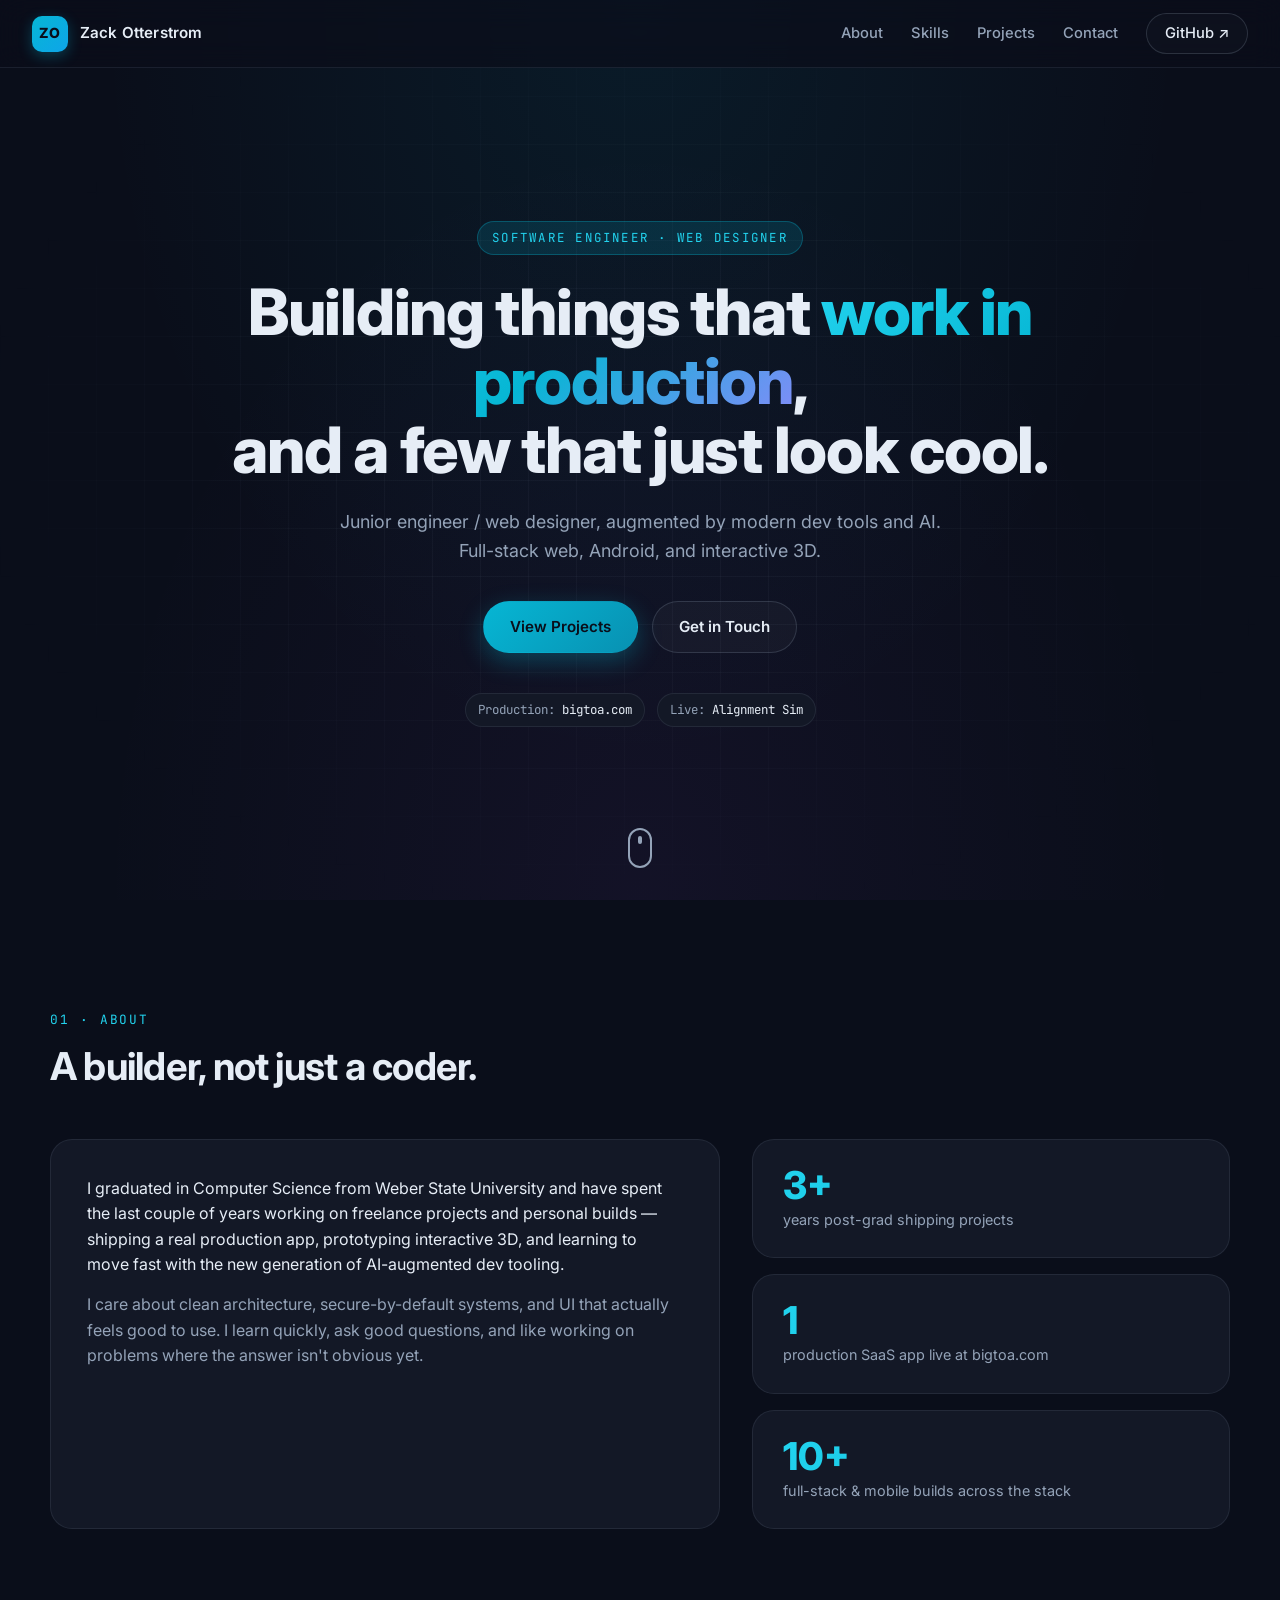
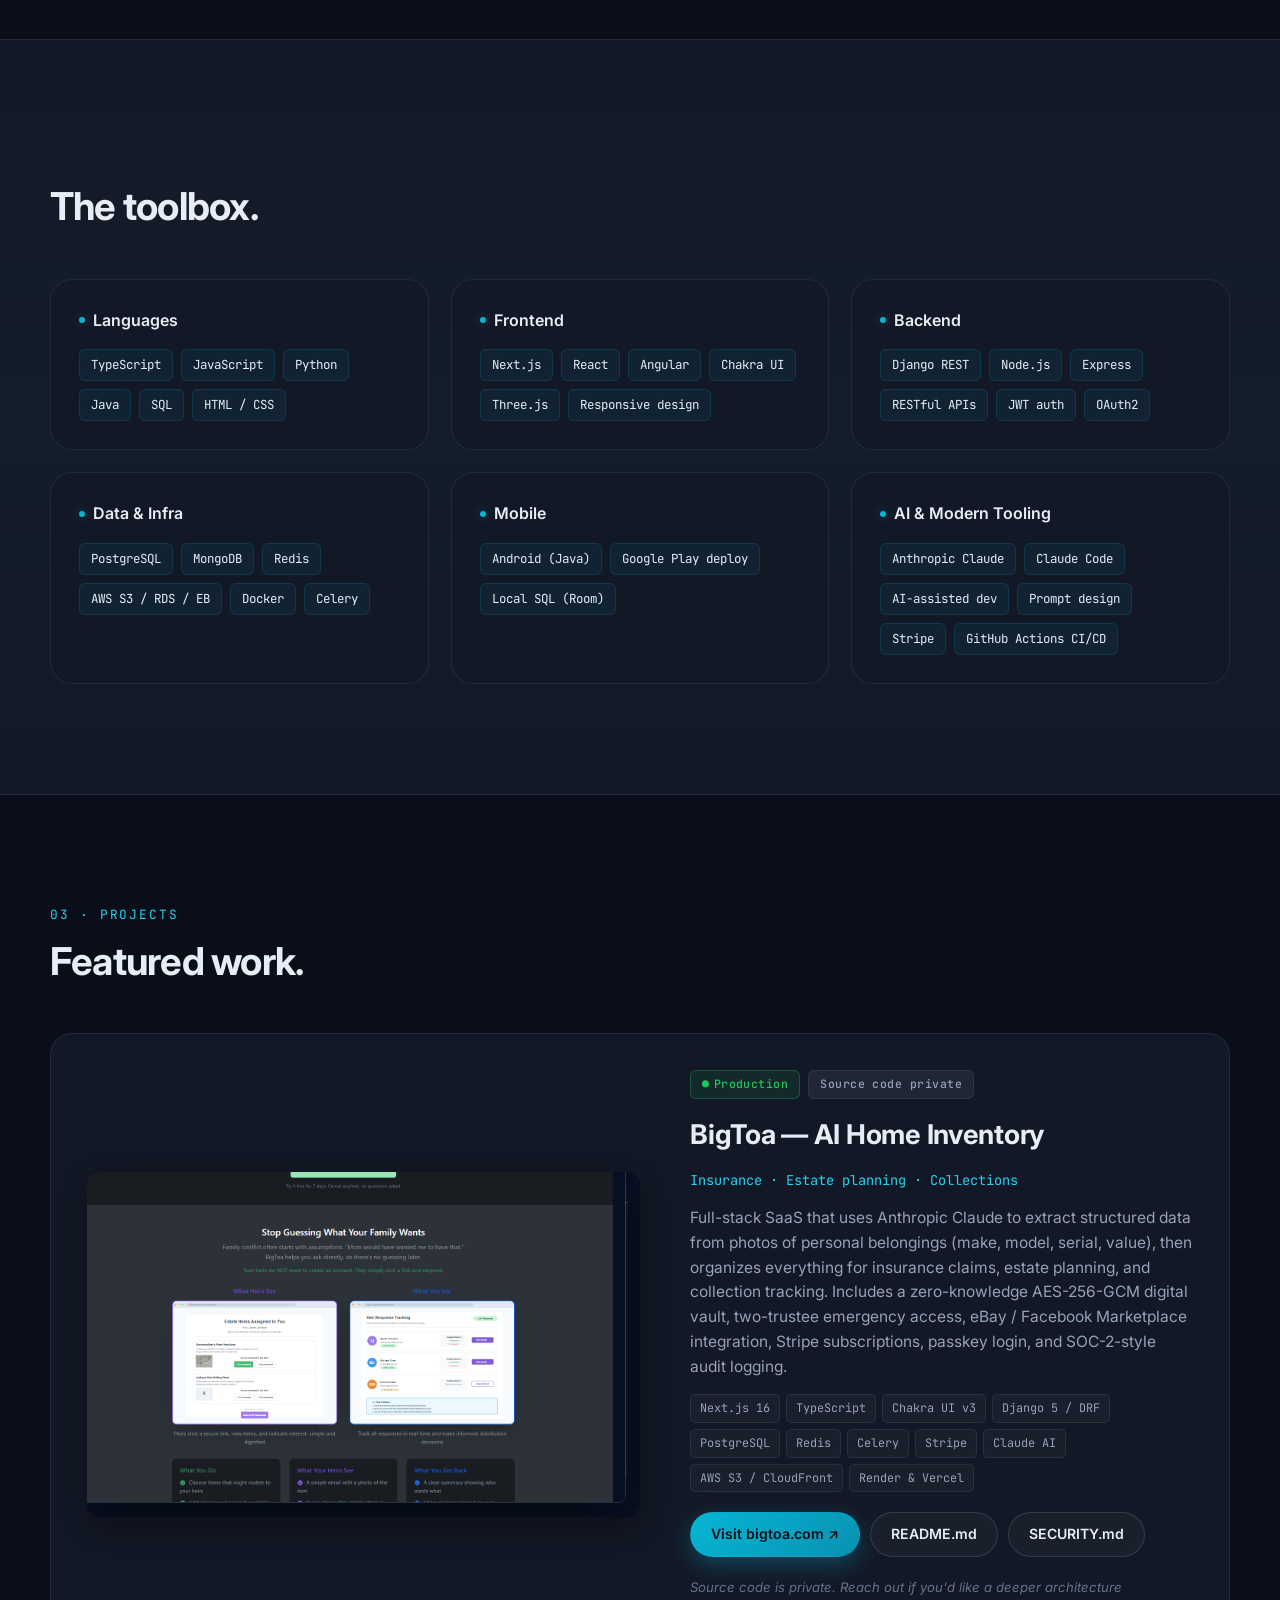
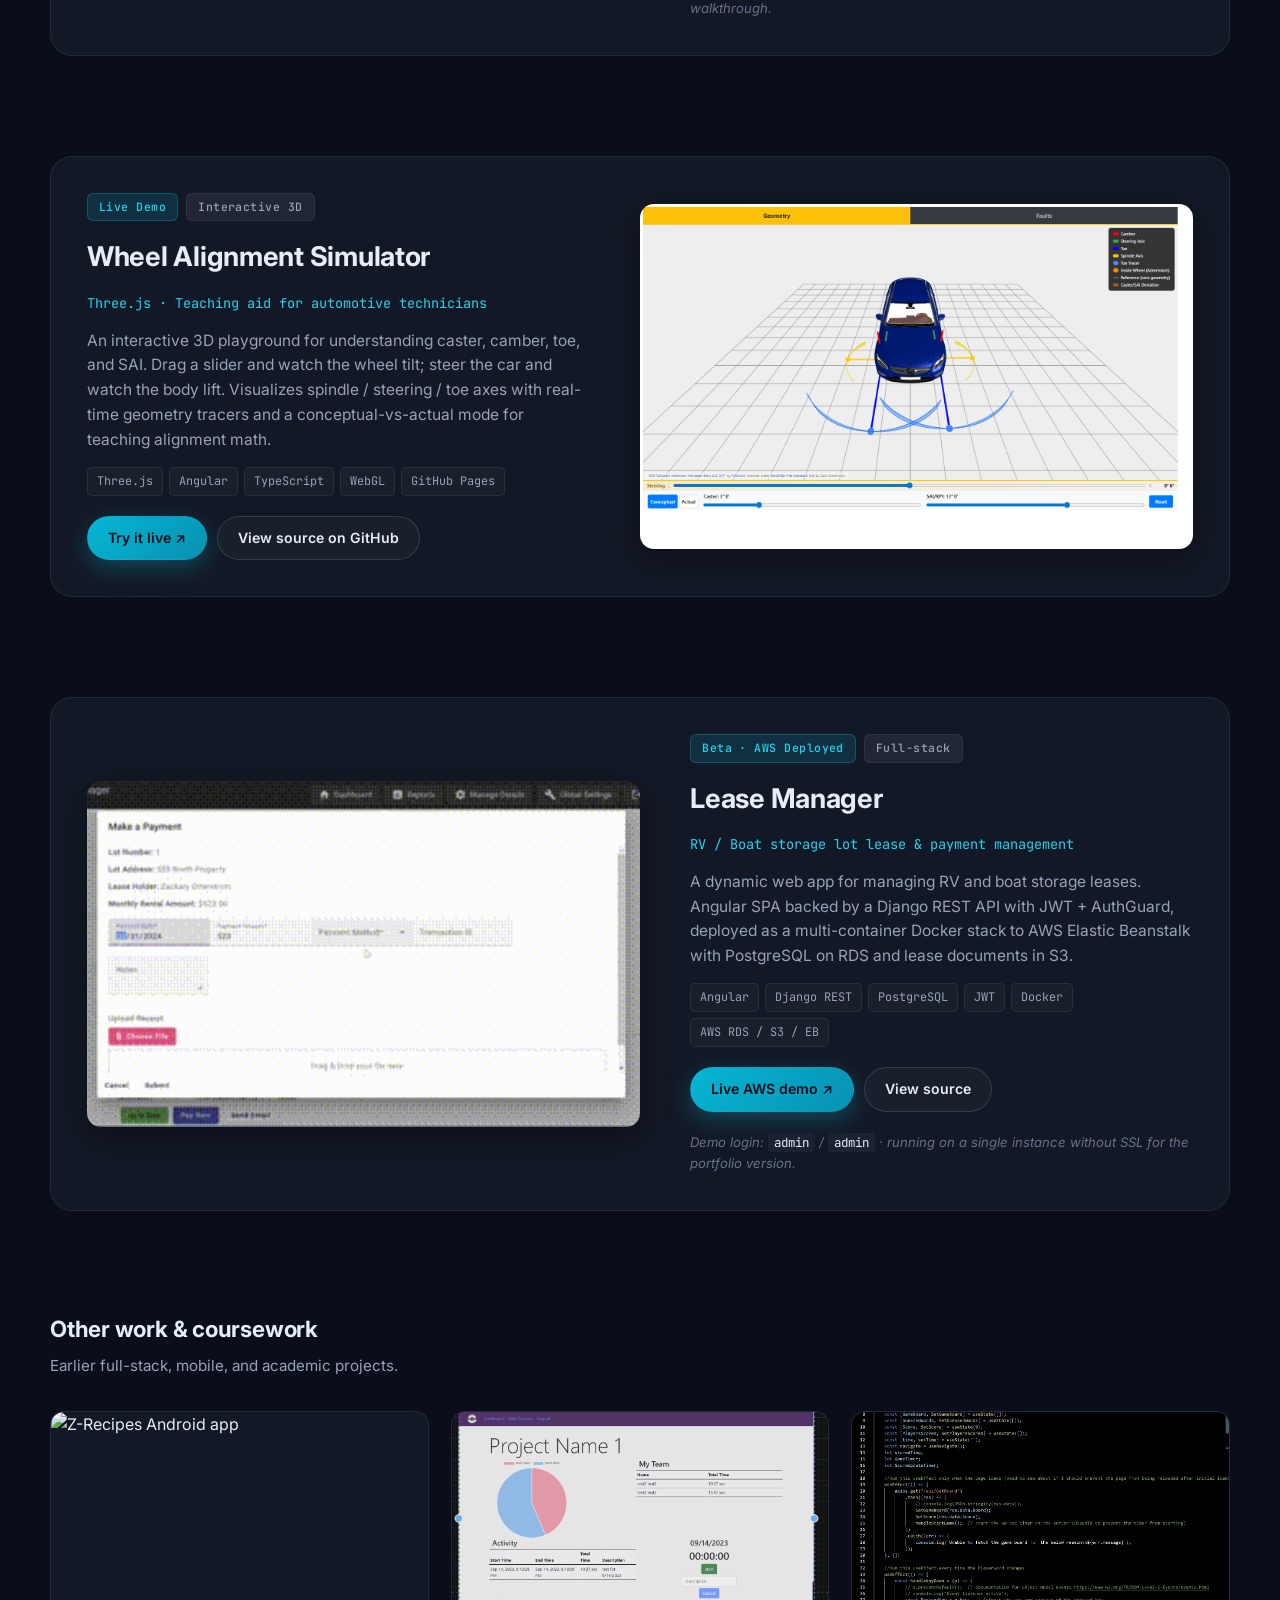
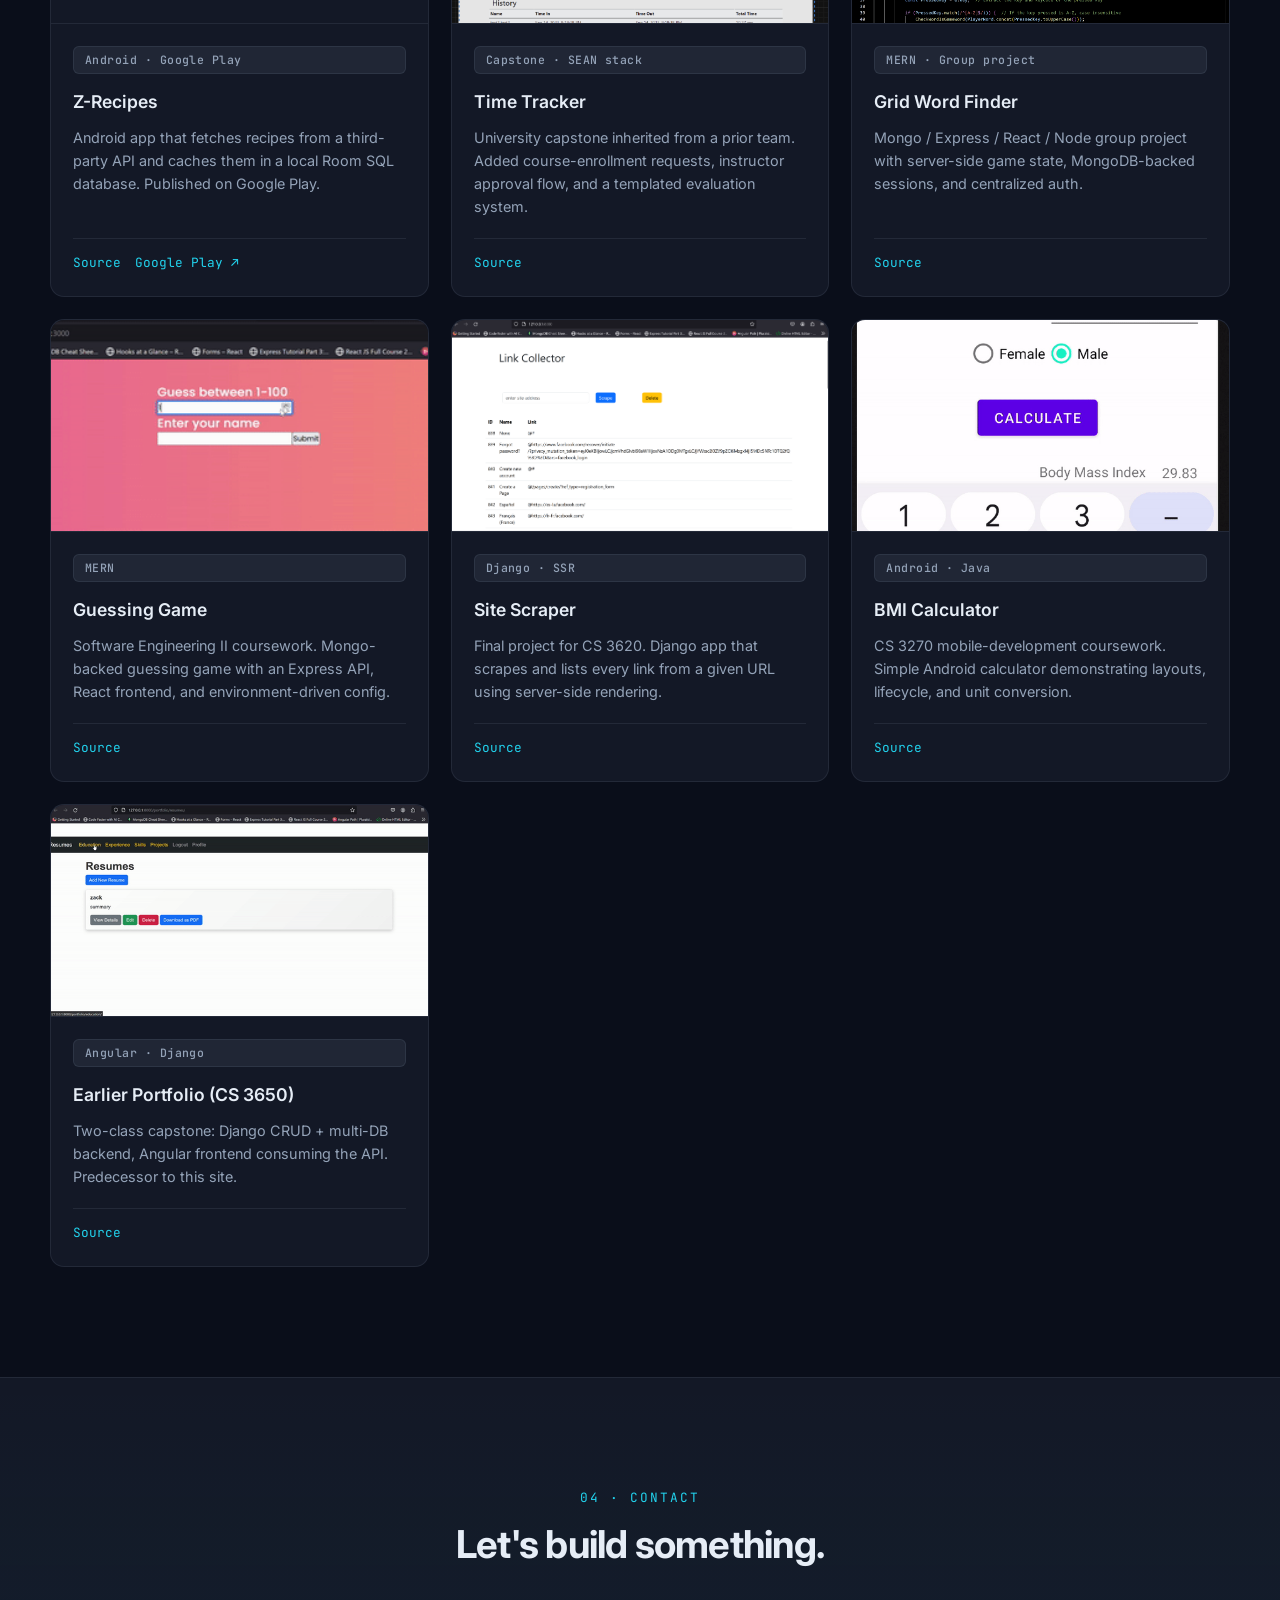
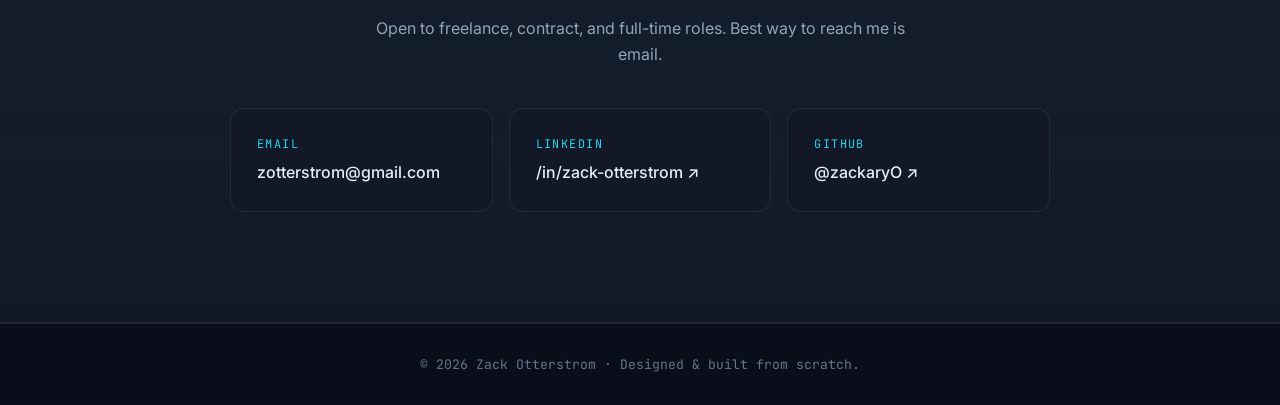
==== commit eec83ea5: "Update BigToa screenshots and PostgreSQL version Add new estate-planning UI screenshot, remove two o" ====
--- a/index.html
+++ b/index.html
@@ -151,7 +151,7 @@
     <article class="project-feature">
       <div class="project-media">
         <img src="assets/images/screenshots/bigtoa-home-1440.png" alt="BigToa.com home page screenshot" loading="lazy">
-        <img src="assets/images/screenshots/bigtoa-pricing.png" alt="BigToa pricing page screenshot" loading="lazy" class="project-media-secondary">
+        <img src="assets/images/screenshots/bigtoa-estate-ui.png" alt="BigToa estate-planning heir-distribution UI" loading="lazy" class="project-media-secondary">
       </div>
       <div class="project-info">
         <div class="project-badges">
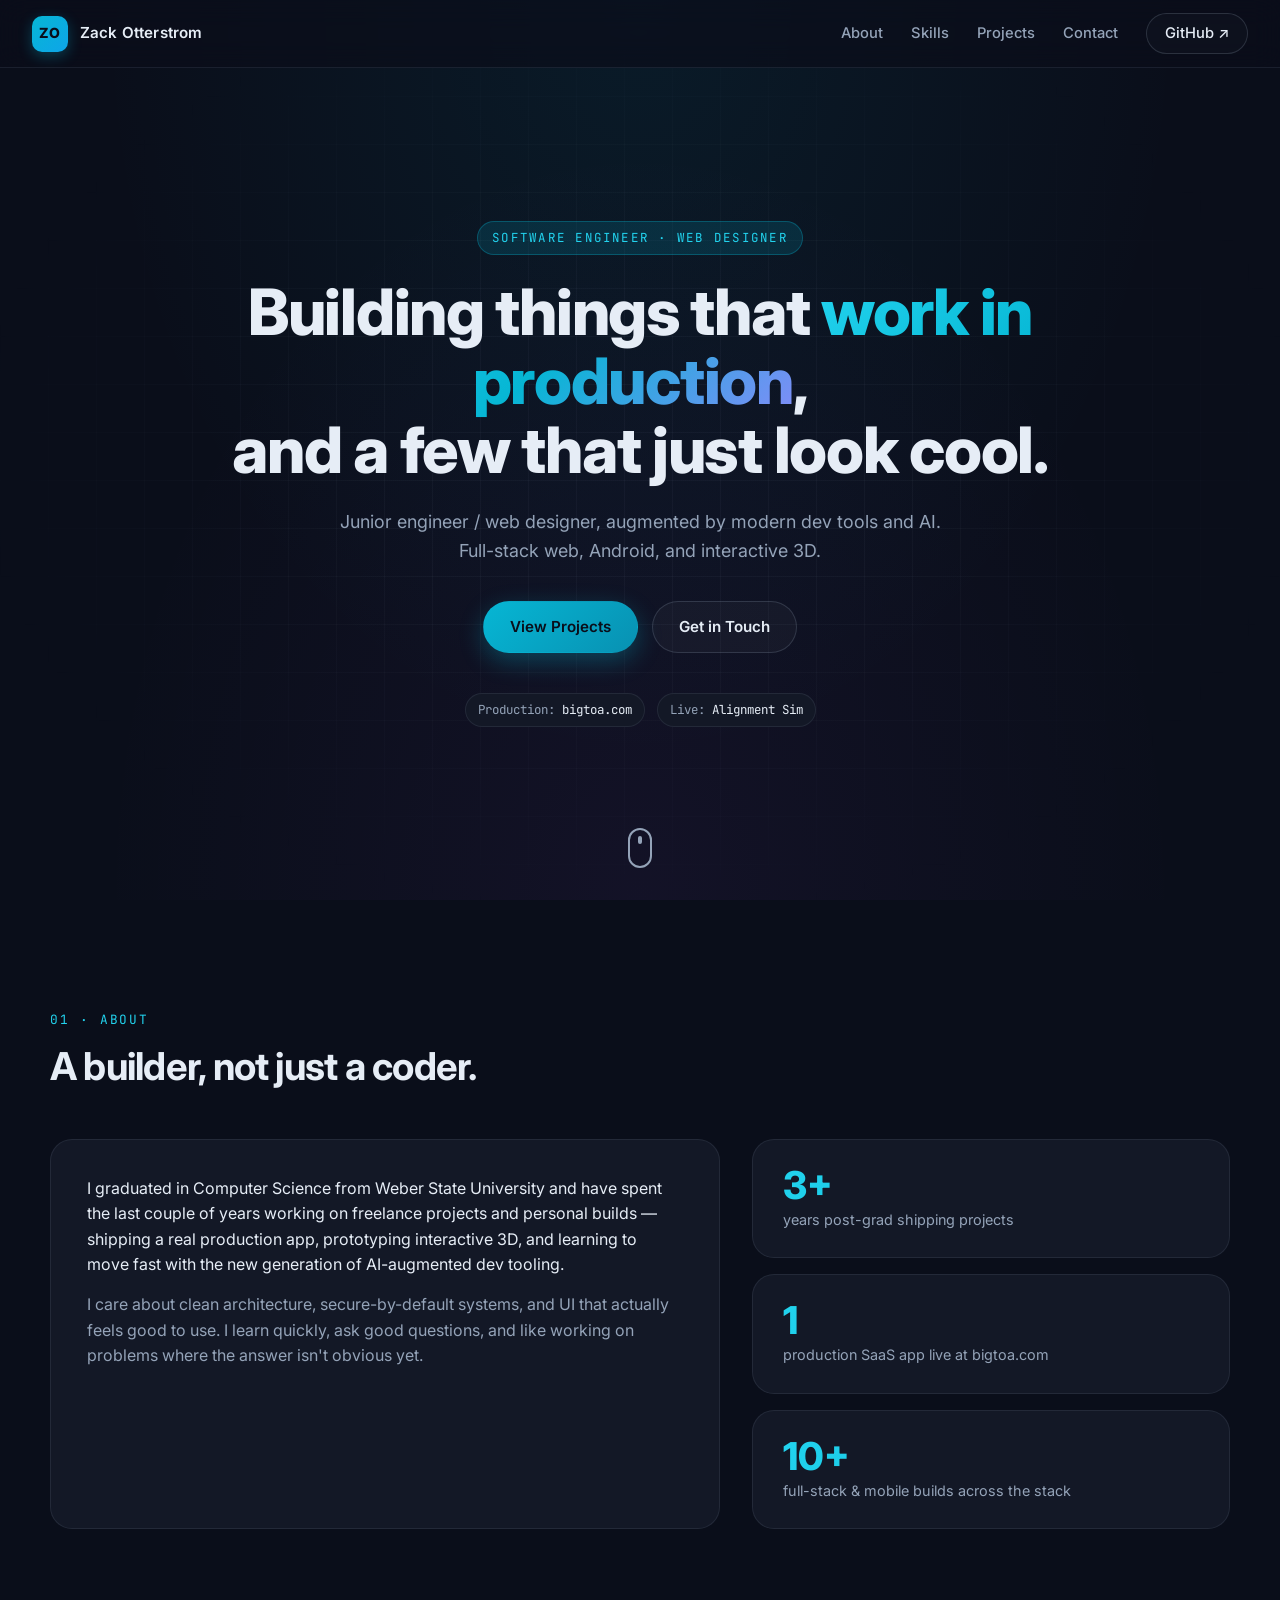
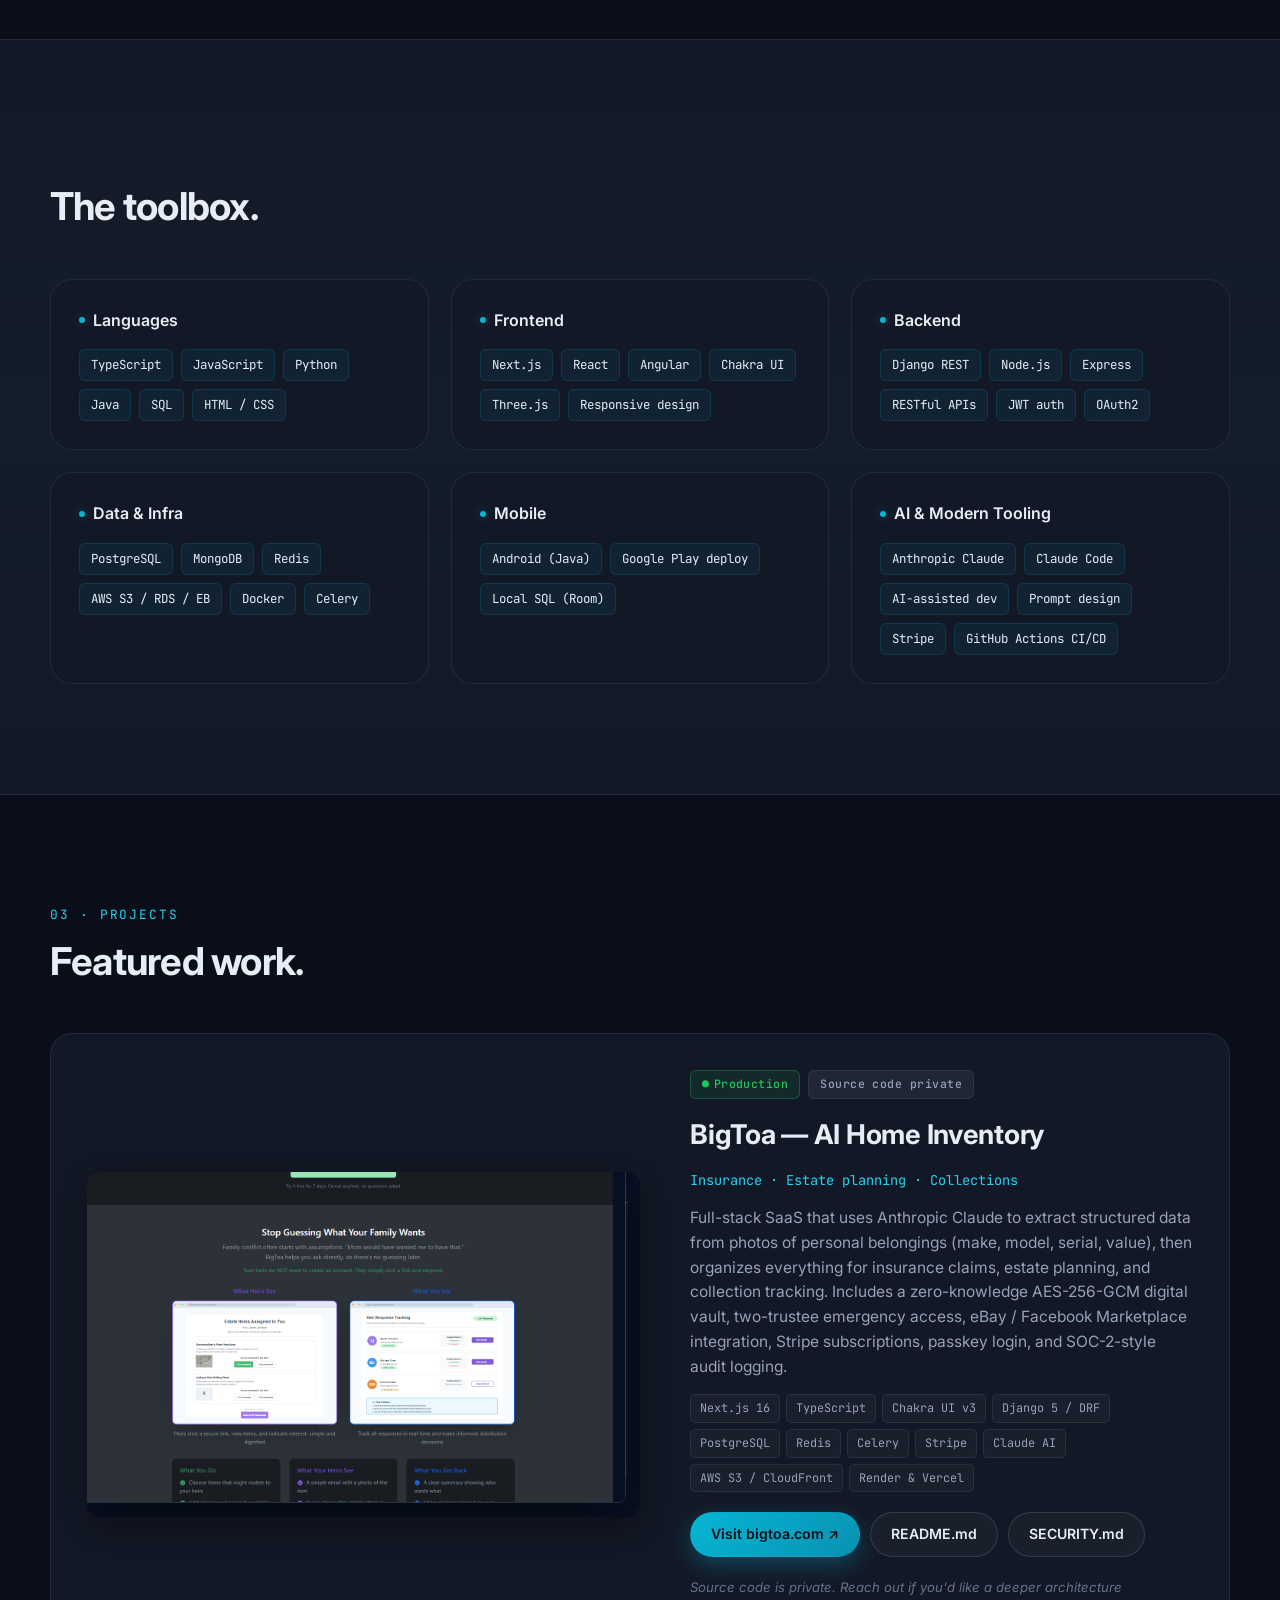
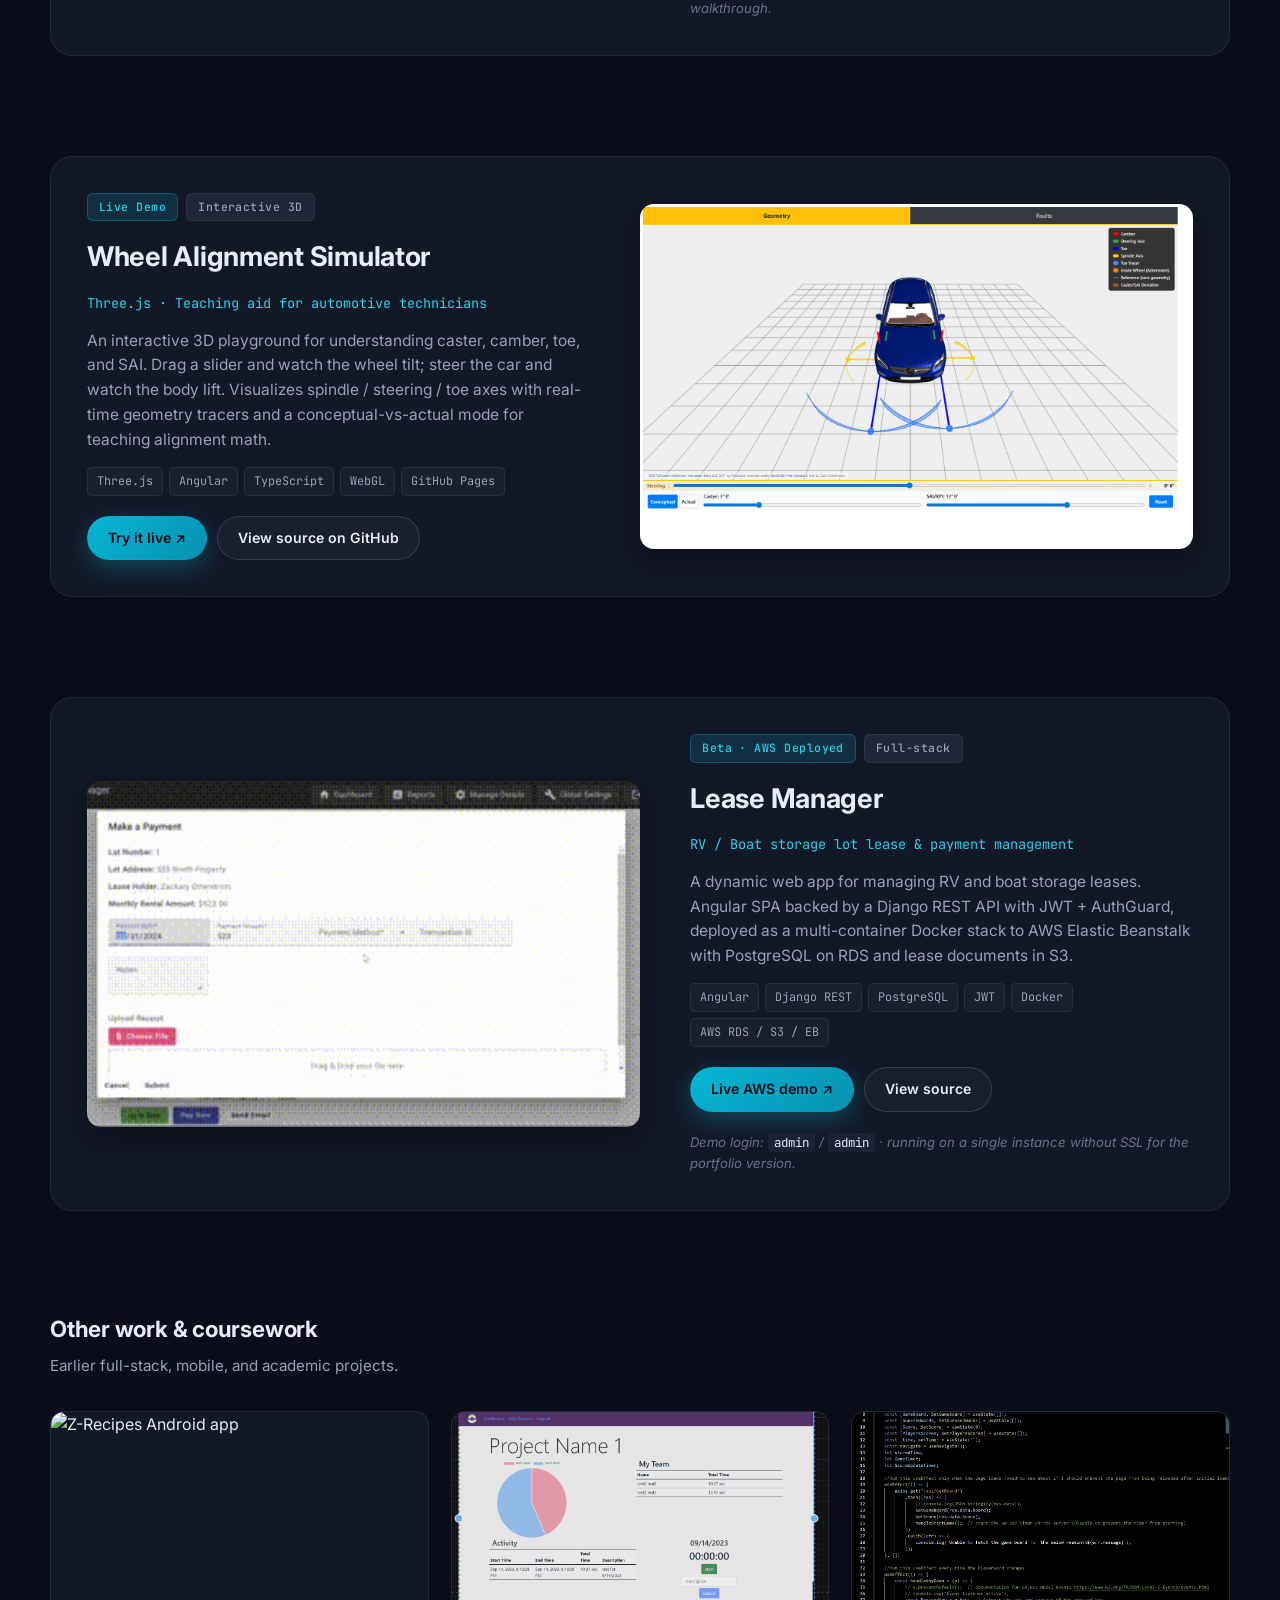
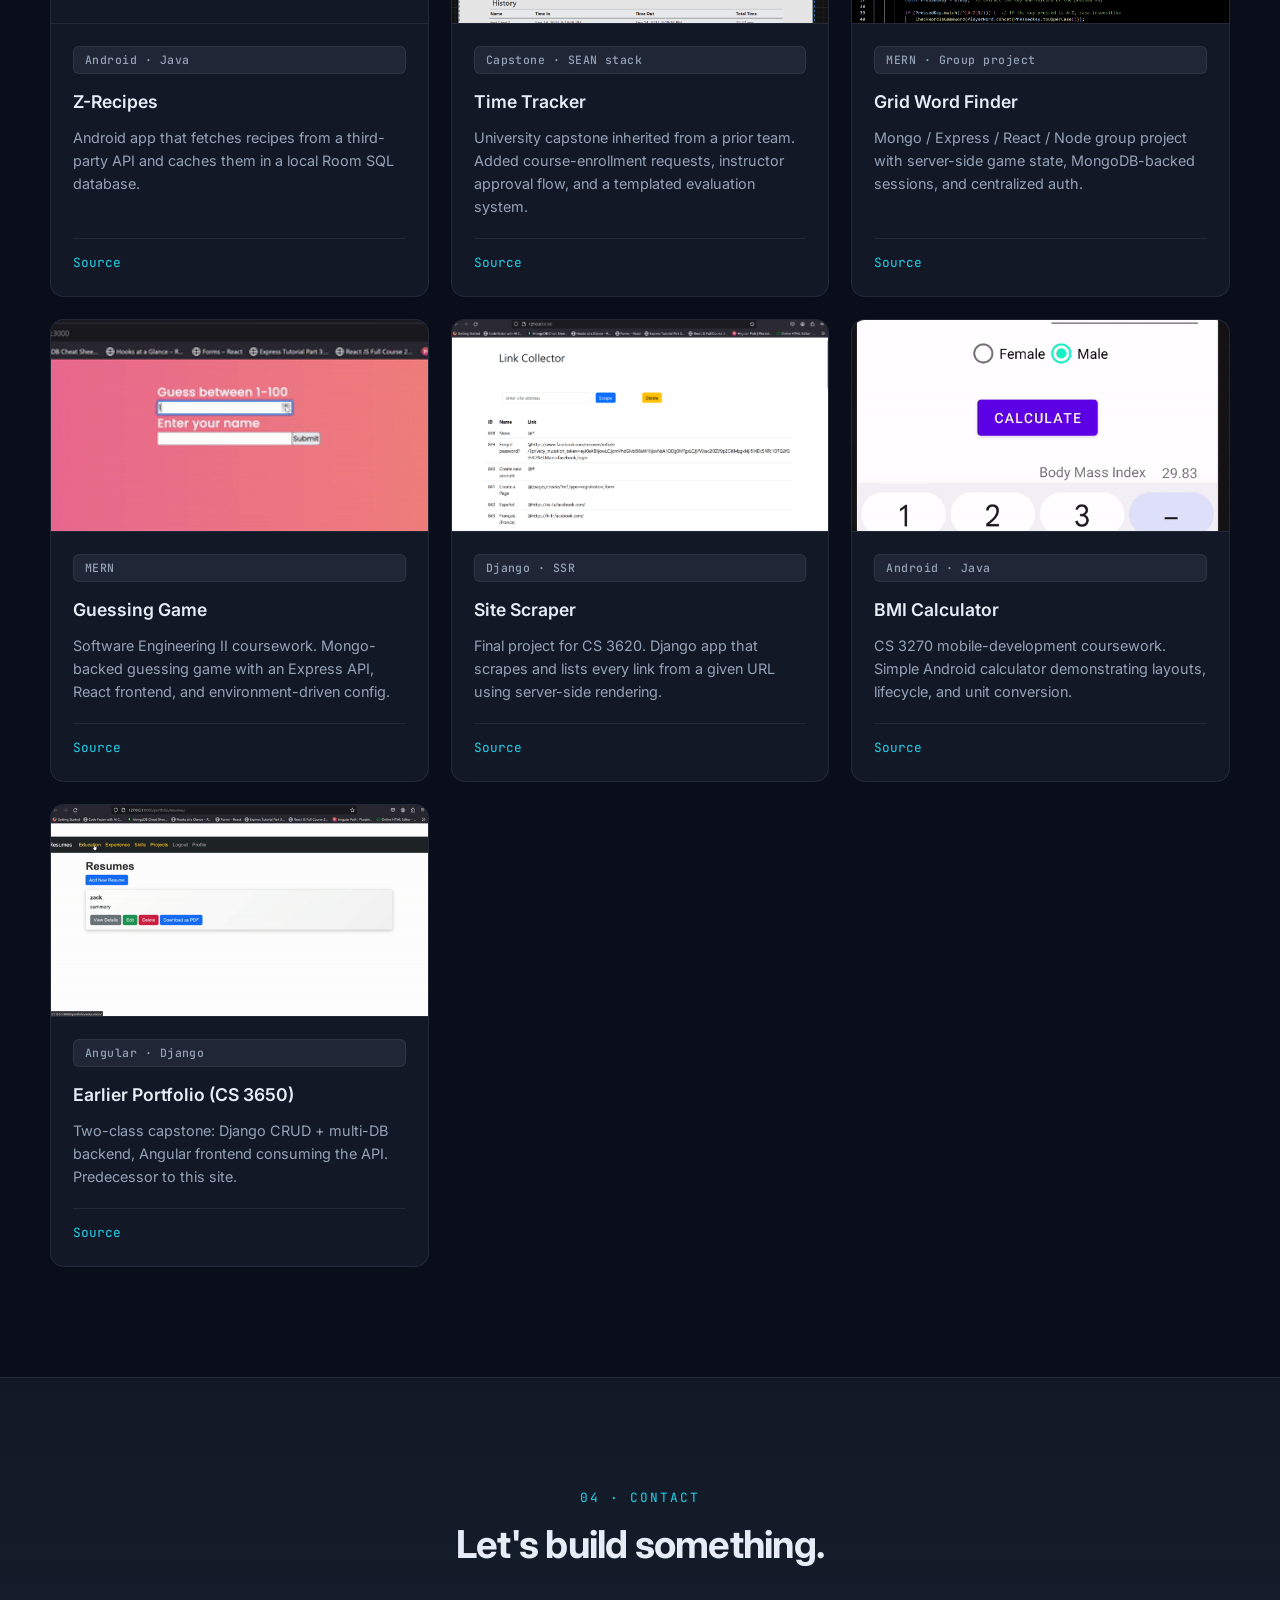
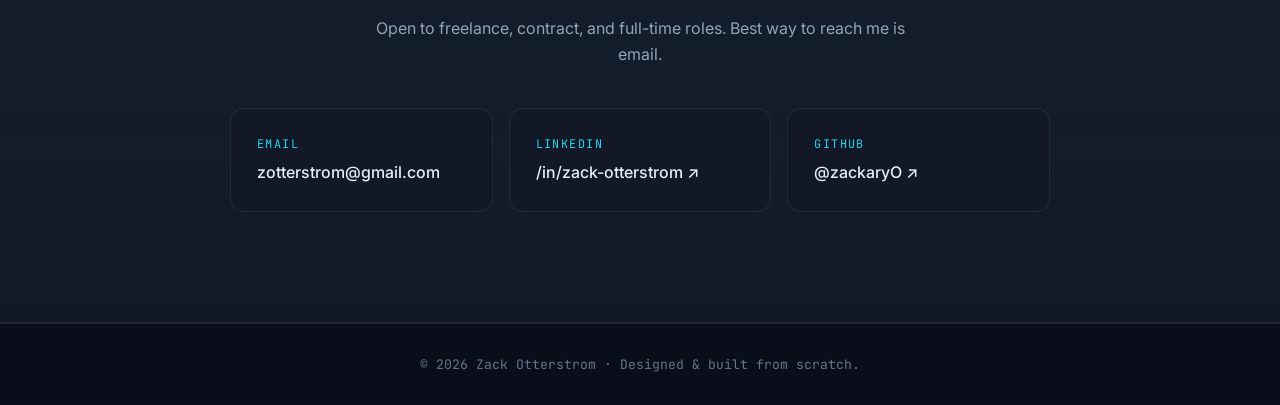
==== commit 38f205f3: "Update index.html" ====
--- a/index.html
+++ b/index.html
@@ -249,12 +249,11 @@
       <article class="project-card">
         <img src="assets/images/Z-Recipies.gif" alt="Z-Recipes Android app" loading="lazy">
         <div class="project-card-body">
-          <span class="badge">Android &middot; Google Play</span>
+          <span class="badge">Android &middot; Java</span>
           <h4>Z-Recipes</h4>
-          <p>Android app that fetches recipes from a third-party API and caches them in a local Room SQL database. Published on Google Play.</p>
+          <p>Android app that fetches recipes from a third-party API and caches them in a local Room SQL database.</p>
           <div class="project-card-cta">
             <a href="https://github.com/zackaryO/ZRecipes" target="_blank" rel="noopener">Source</a>
-            <a href="https://play.google.com/store/apps/details?id=com.tracks.zrecipes&pli=1" target="_blank" rel="noopener">Google Play &nearr;</a>
           </div>
         </div>
       </article>
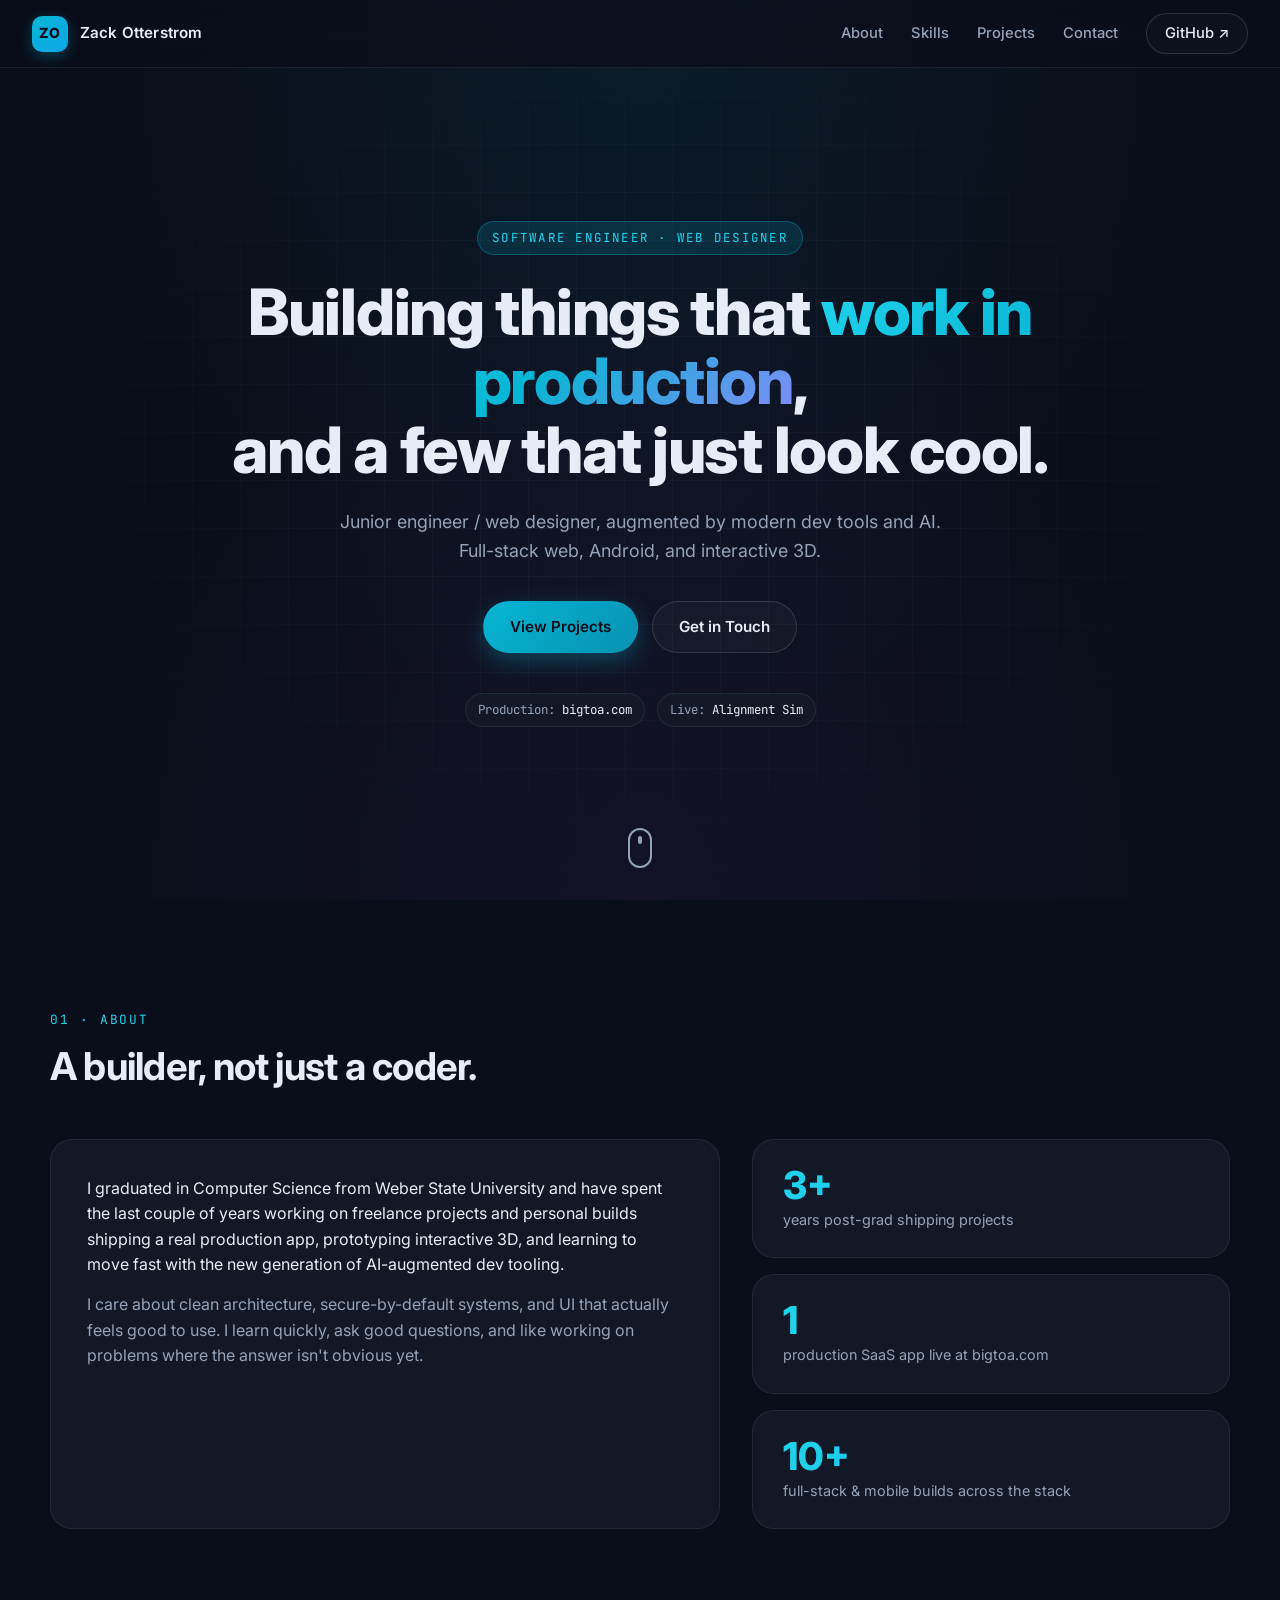
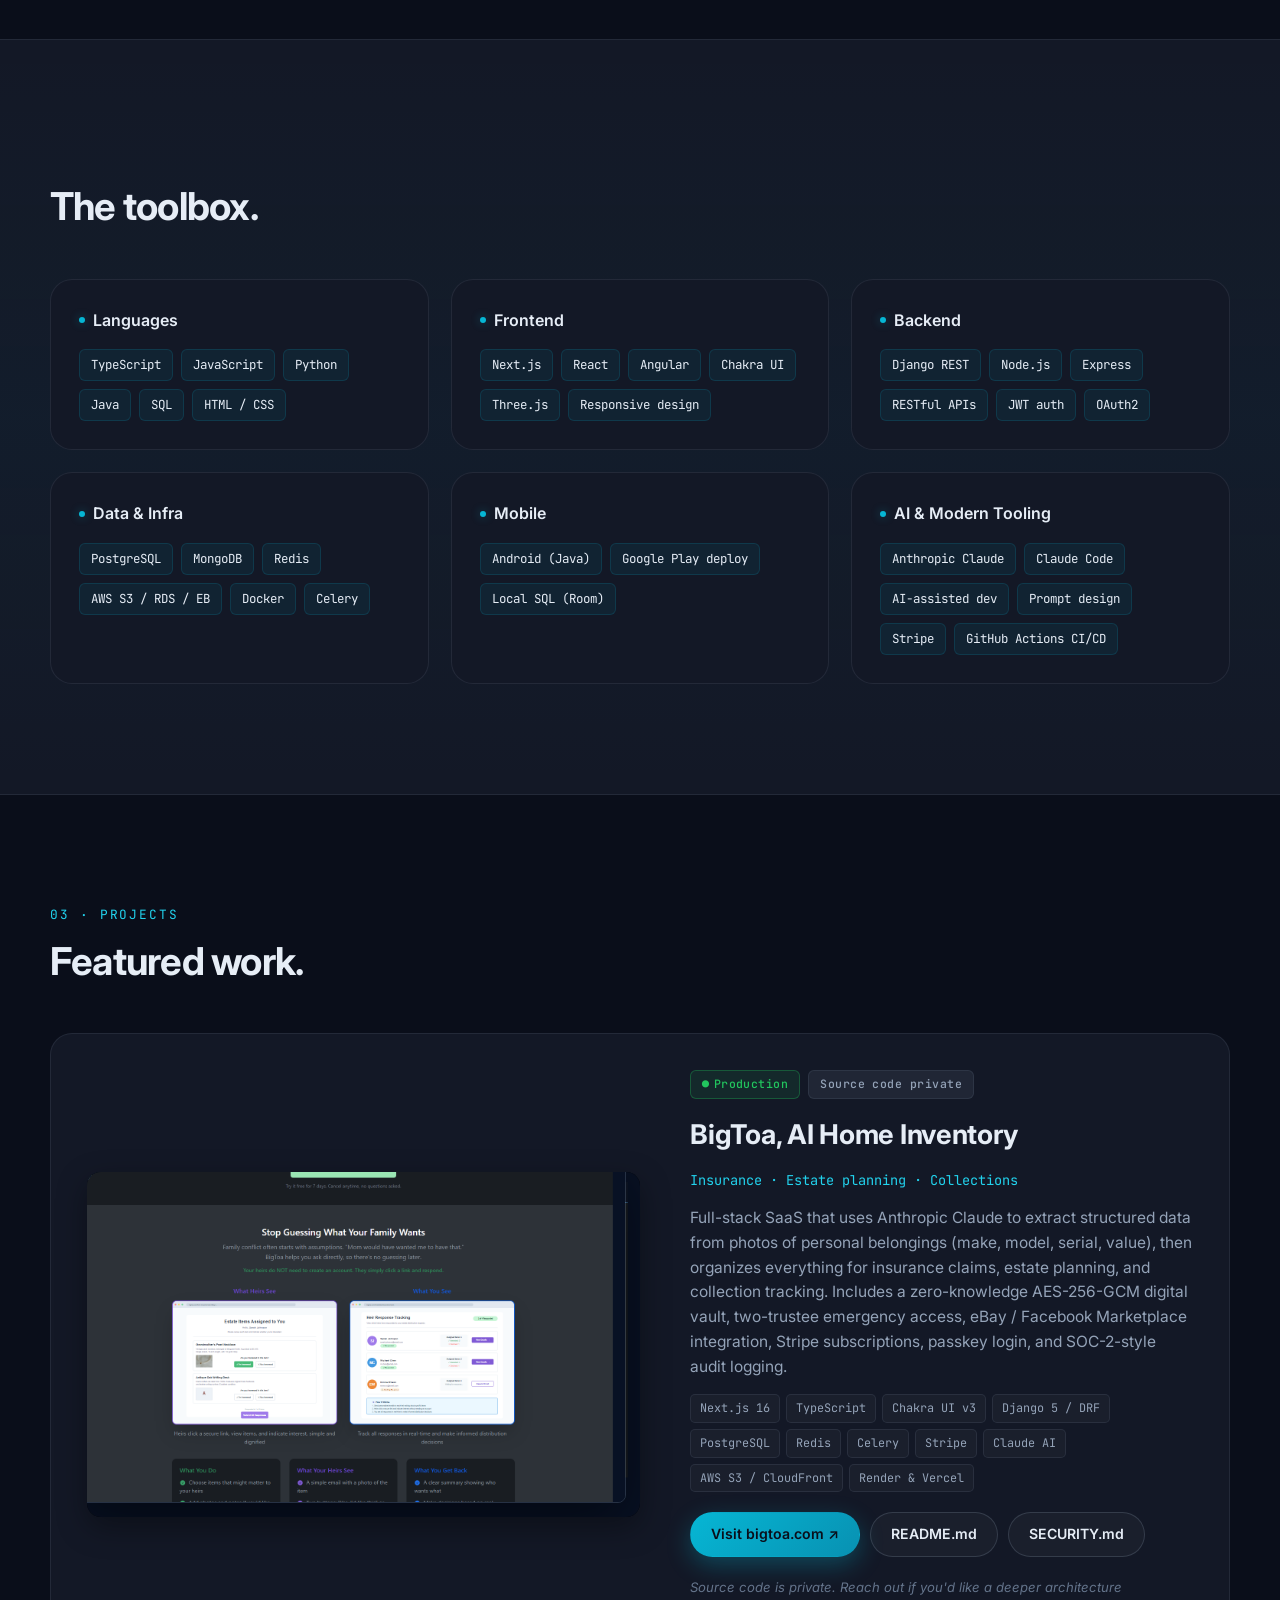
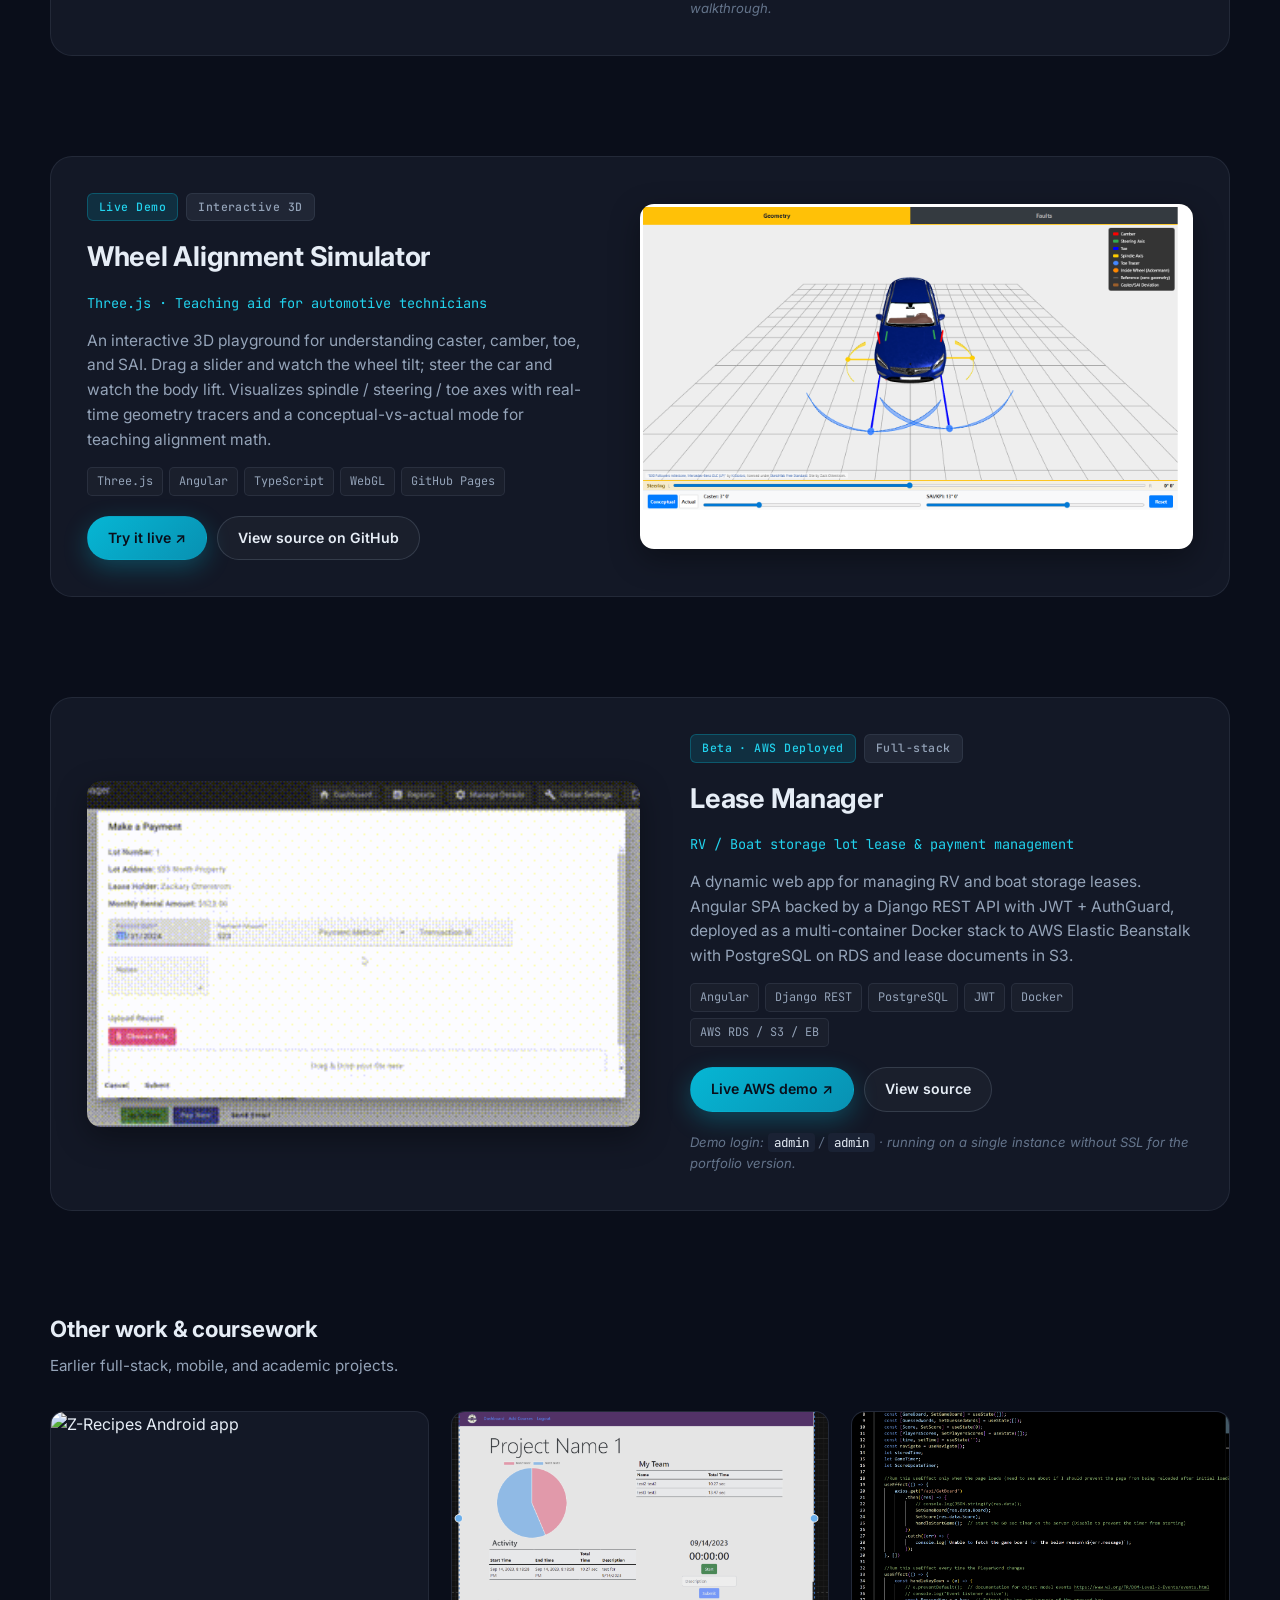
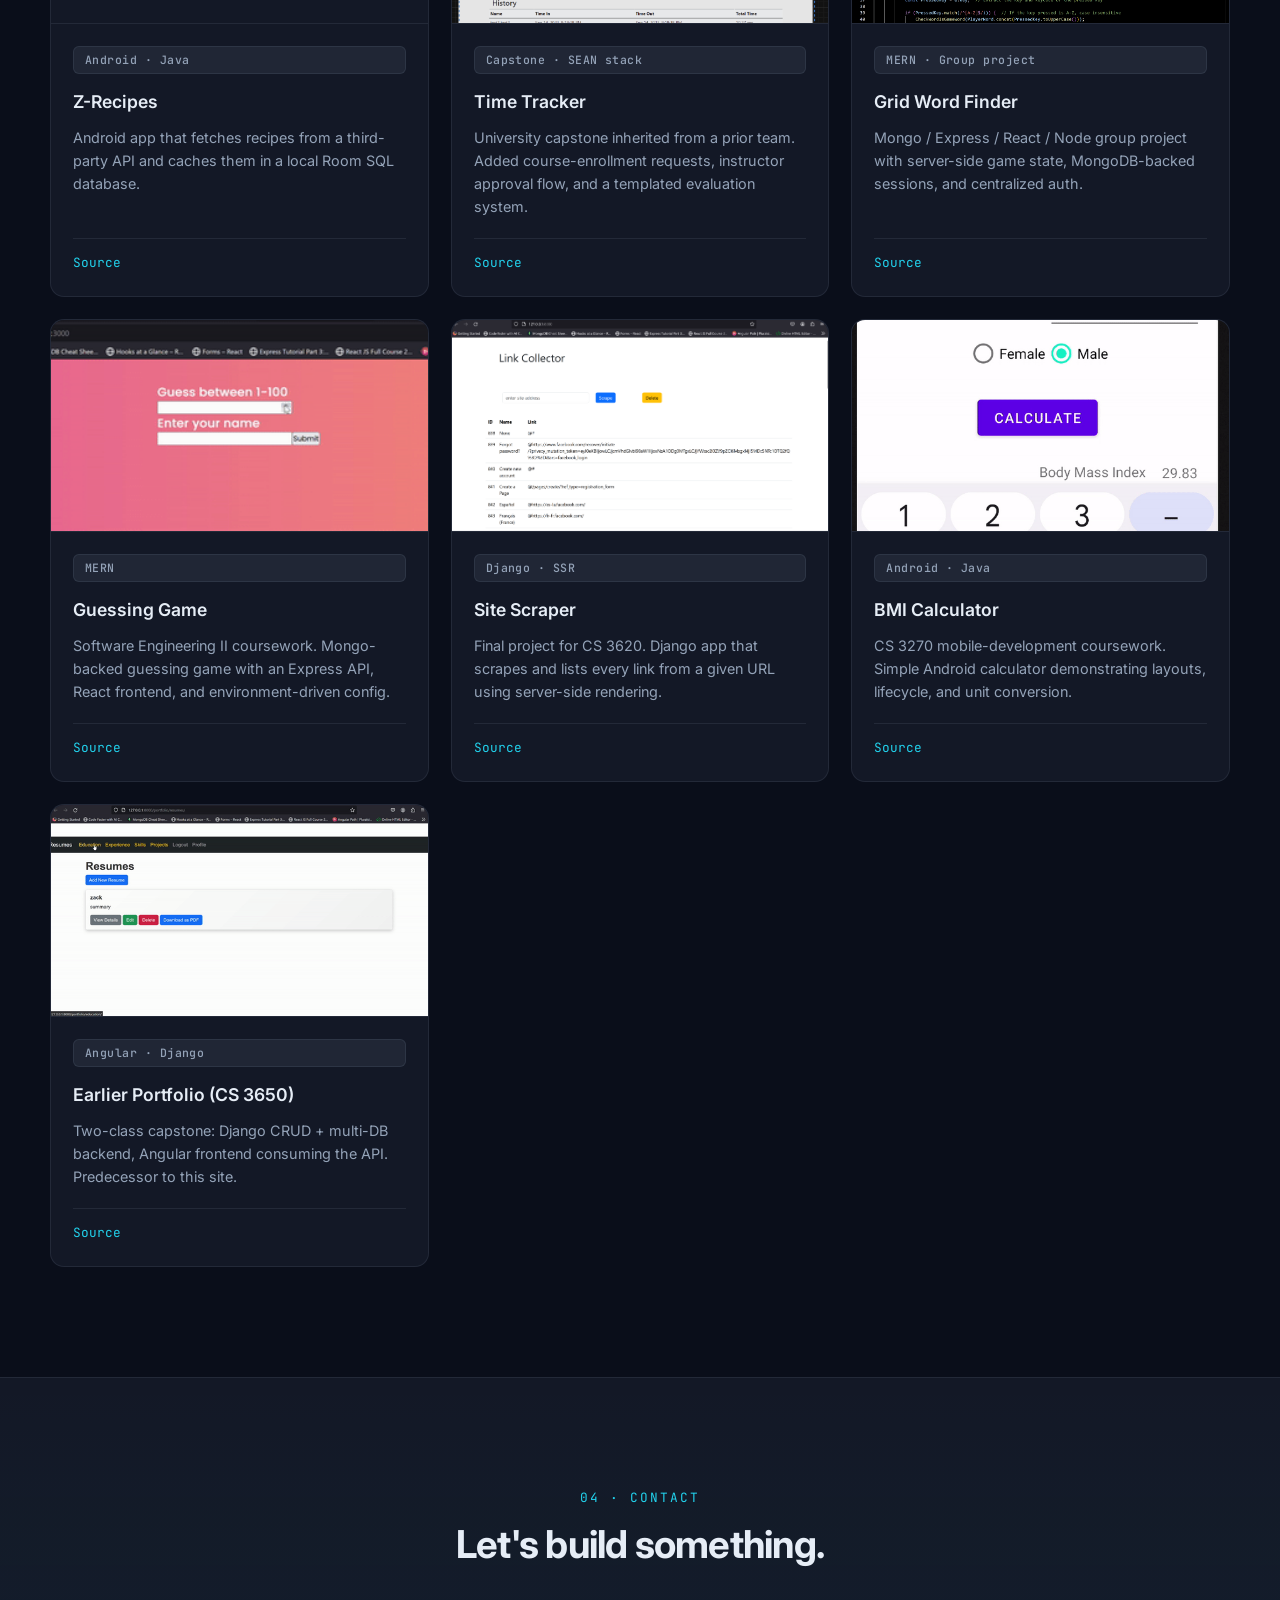
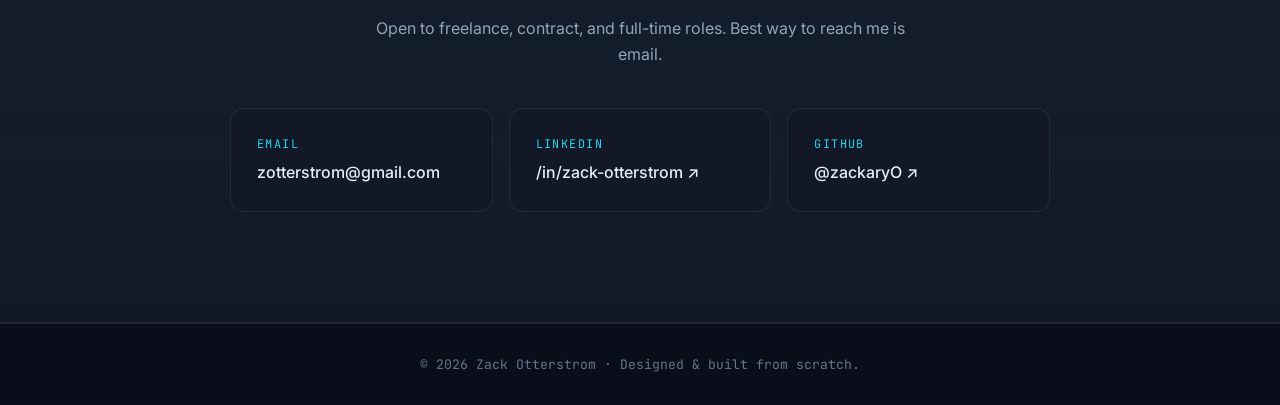
==== commit d47ffe38: "Polish copy and punctuation for BigToa docs Minor copy and punctuation tweaks across the BigToa port" ====
--- a/index.html
+++ b/index.html
@@ -64,7 +64,7 @@
       <div class="about-card">
         <p>
           I graduated in Computer Science from Weber State University and have spent the
-          last couple of years working on freelance projects and personal builds &mdash;
+          last couple of years working on freelance projects and personal builds 
           shipping a real production app, prototyping interactive 3D, and learning to
           move fast with the new generation of AI-augmented dev tooling.
         </p>
@@ -158,7 +158,7 @@
           <span class="badge badge-prod">Production</span>
           <span class="badge">Source code private</span>
         </div>
-        <h3 class="project-title">BigToa &mdash; AI Home Inventory</h3>
+        <h3 class="project-title">BigToa, AI Home Inventory</h3>
         <p class="project-tag">Insurance &middot; Estate planning &middot; Collections</p>
         <p class="project-body">
           Full-stack SaaS that uses Anthropic Claude to extract structured data from
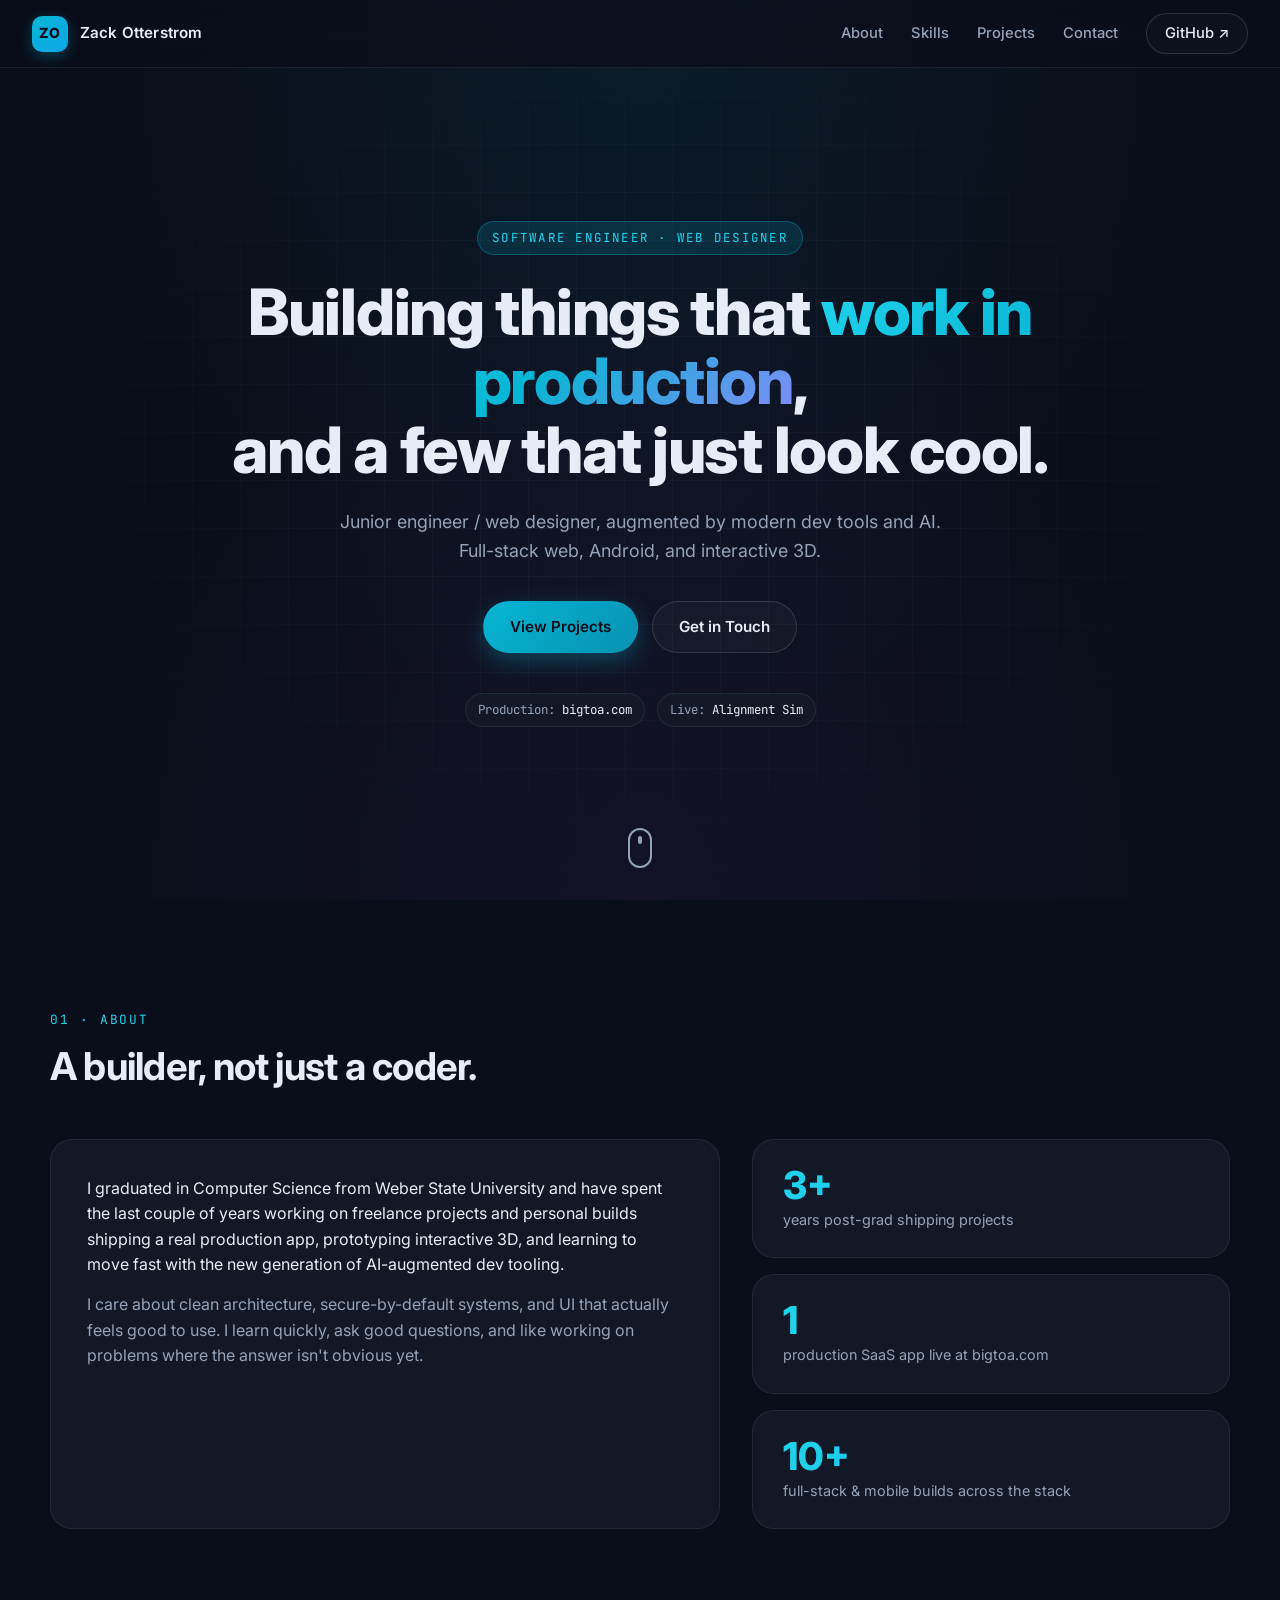
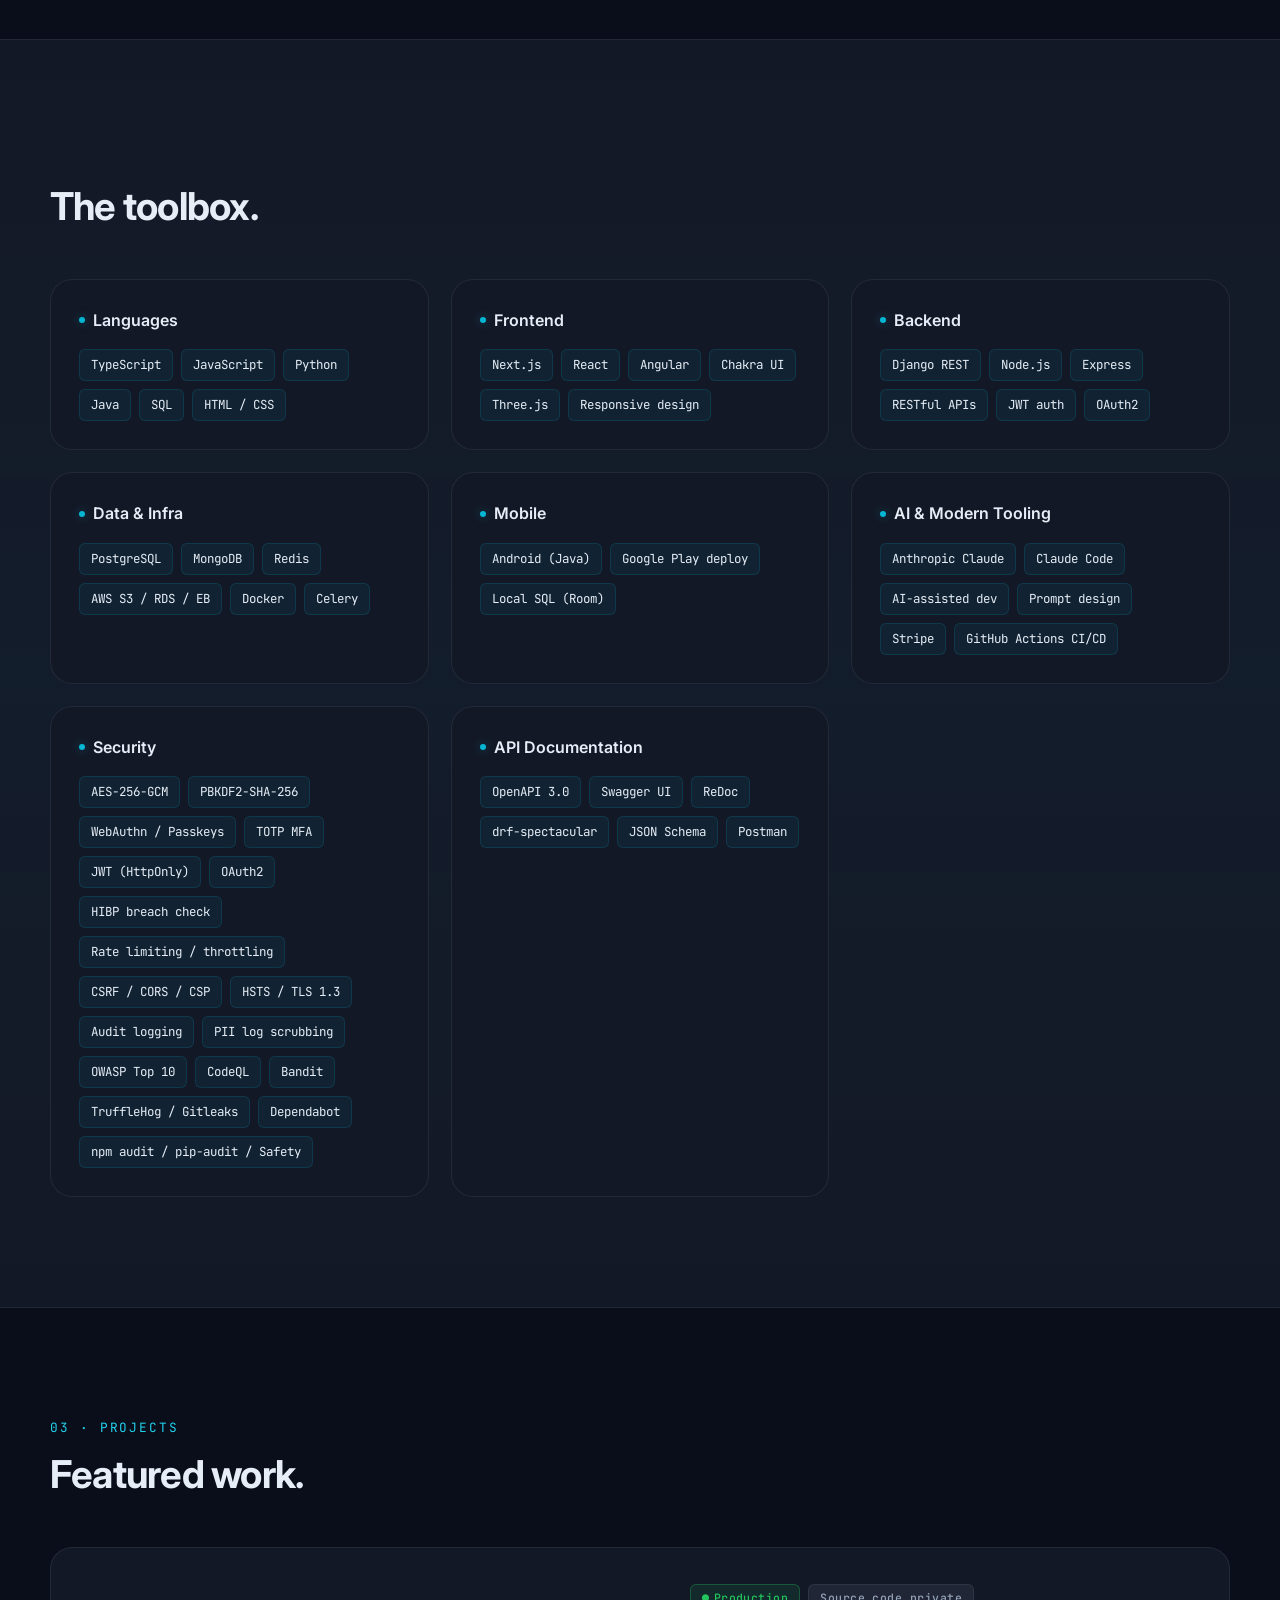
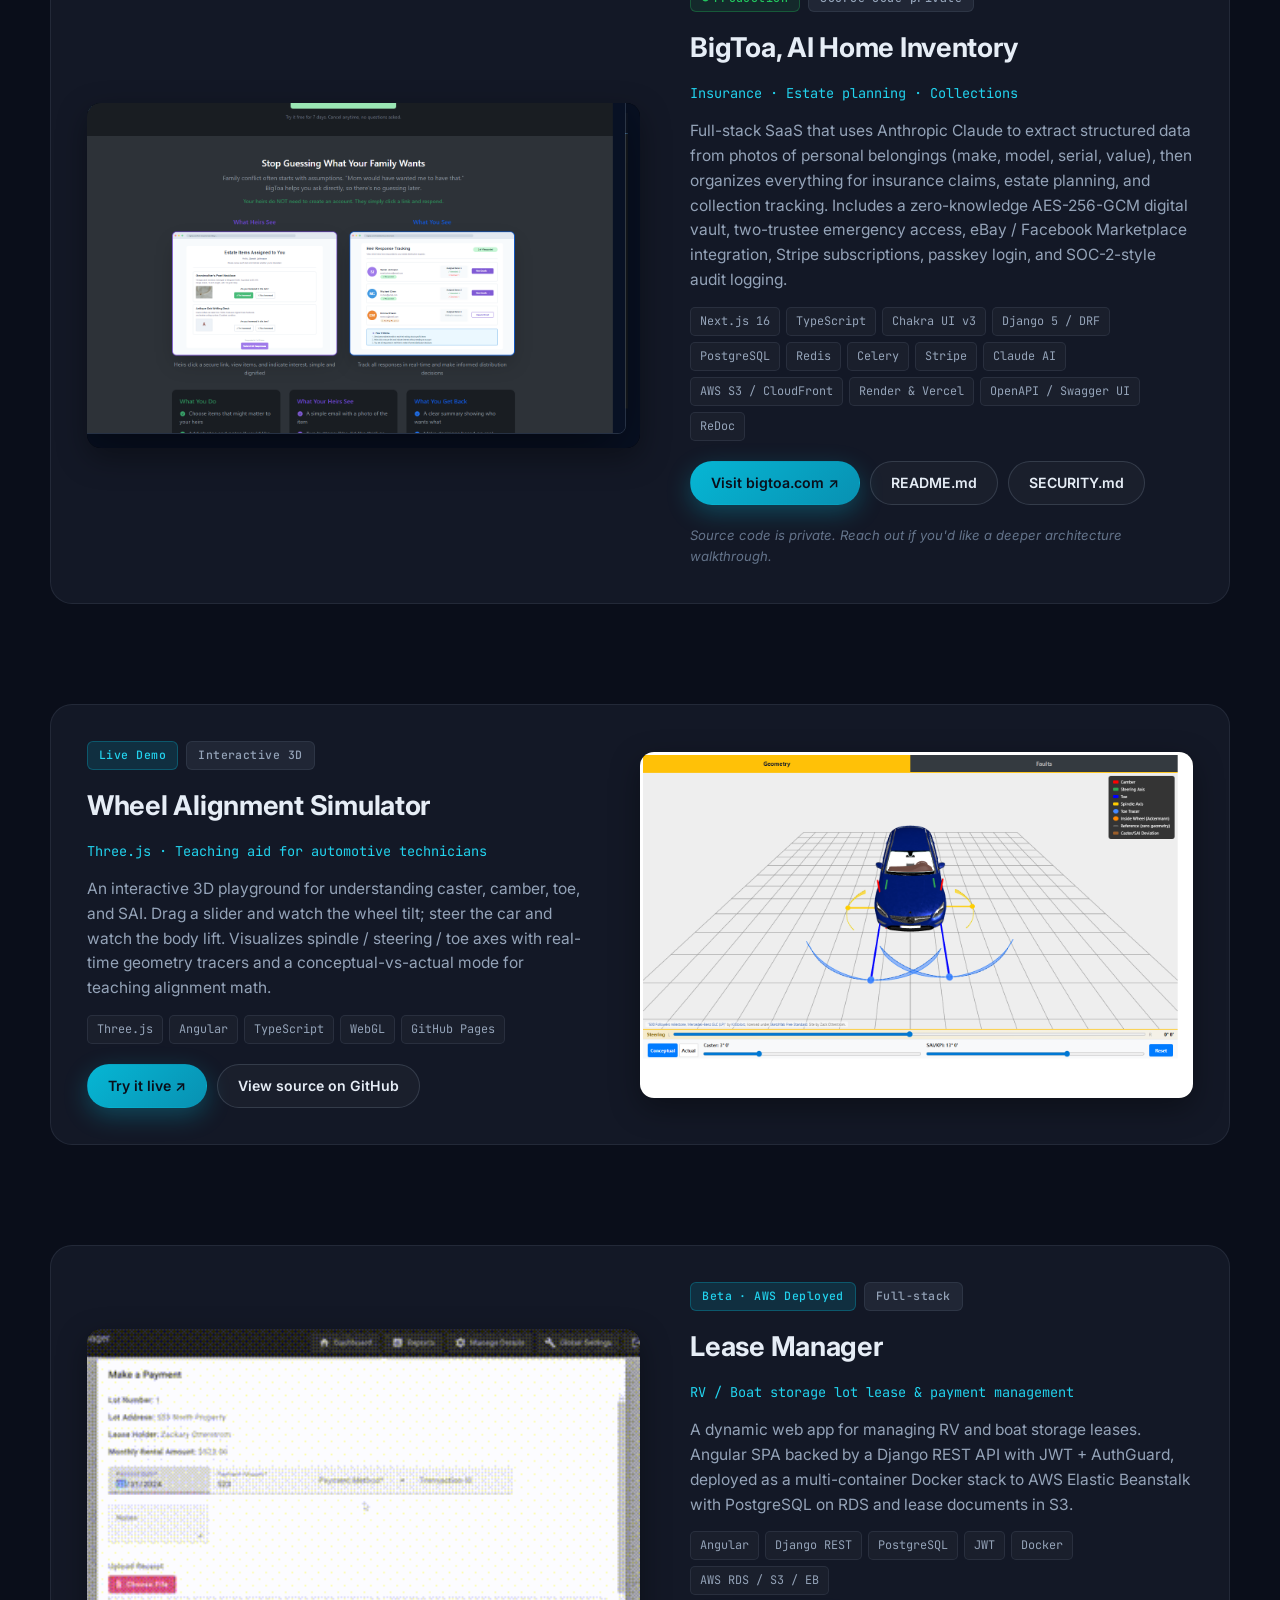
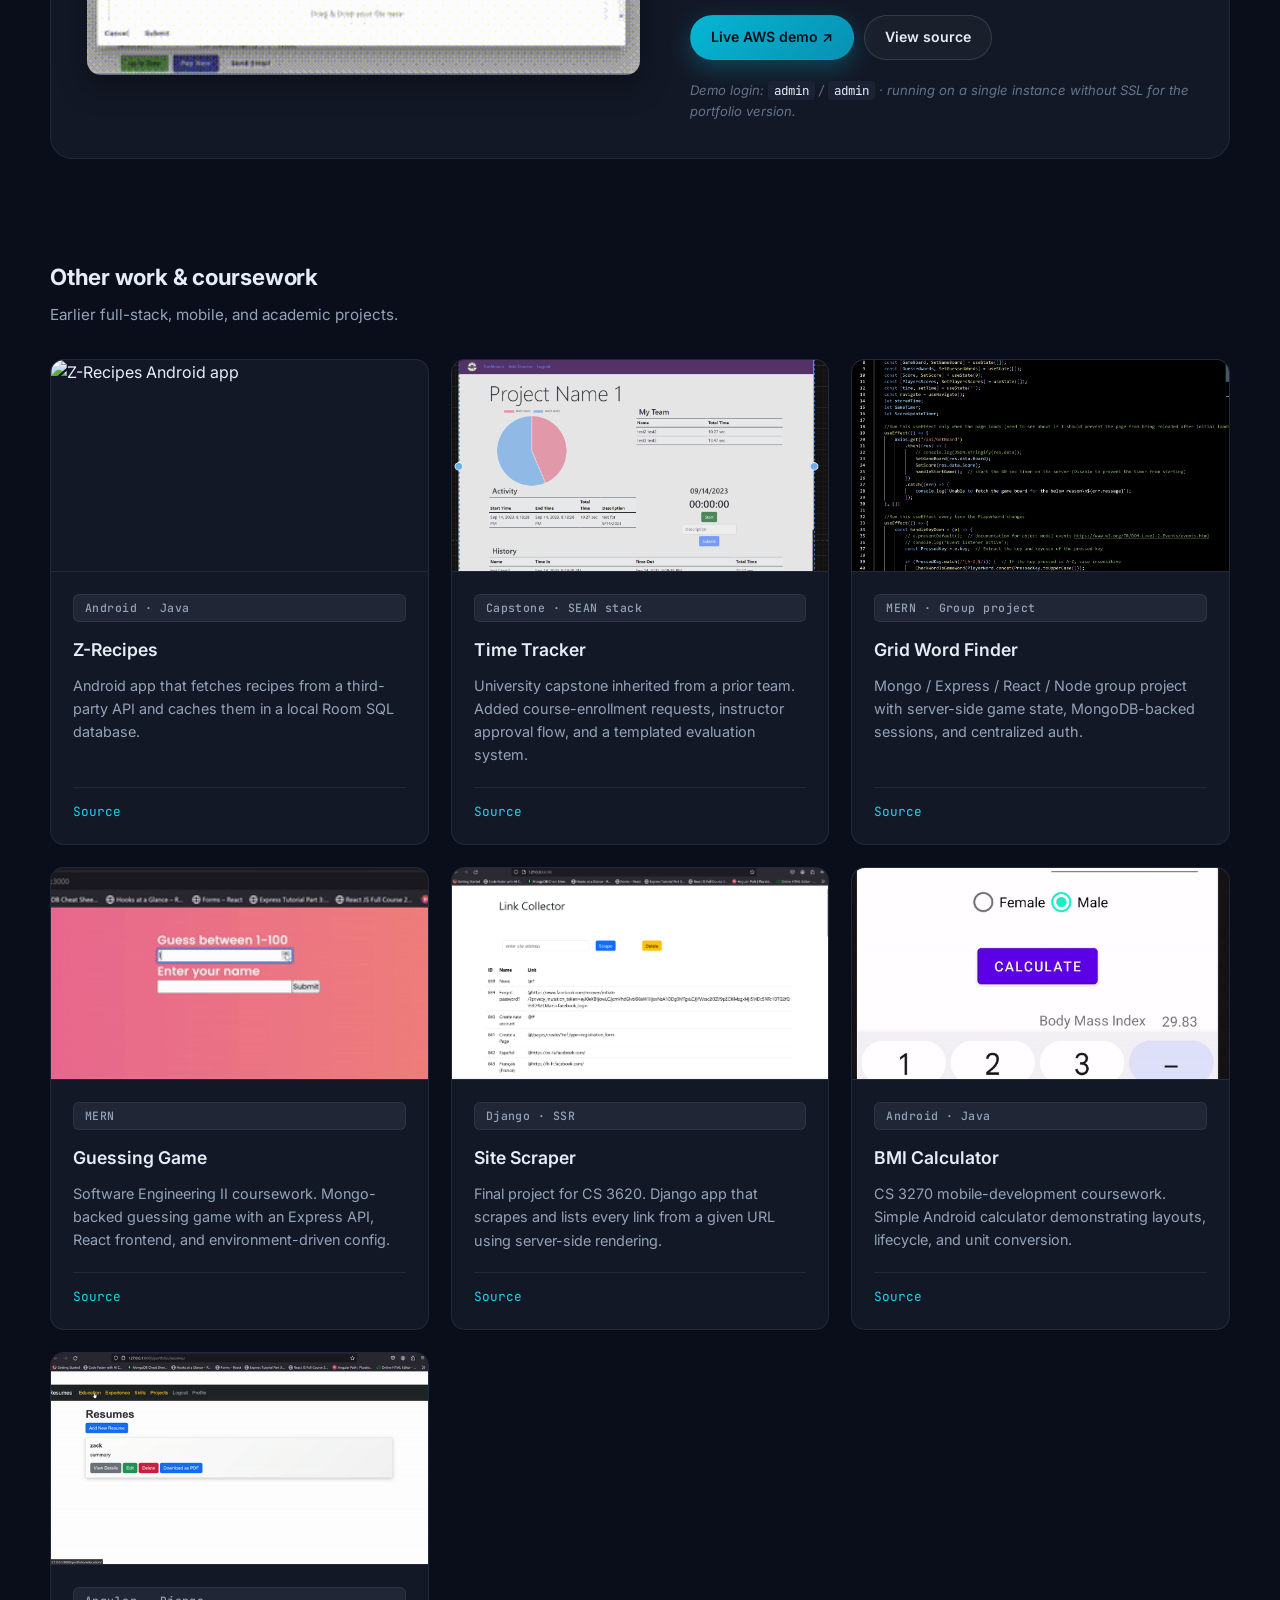
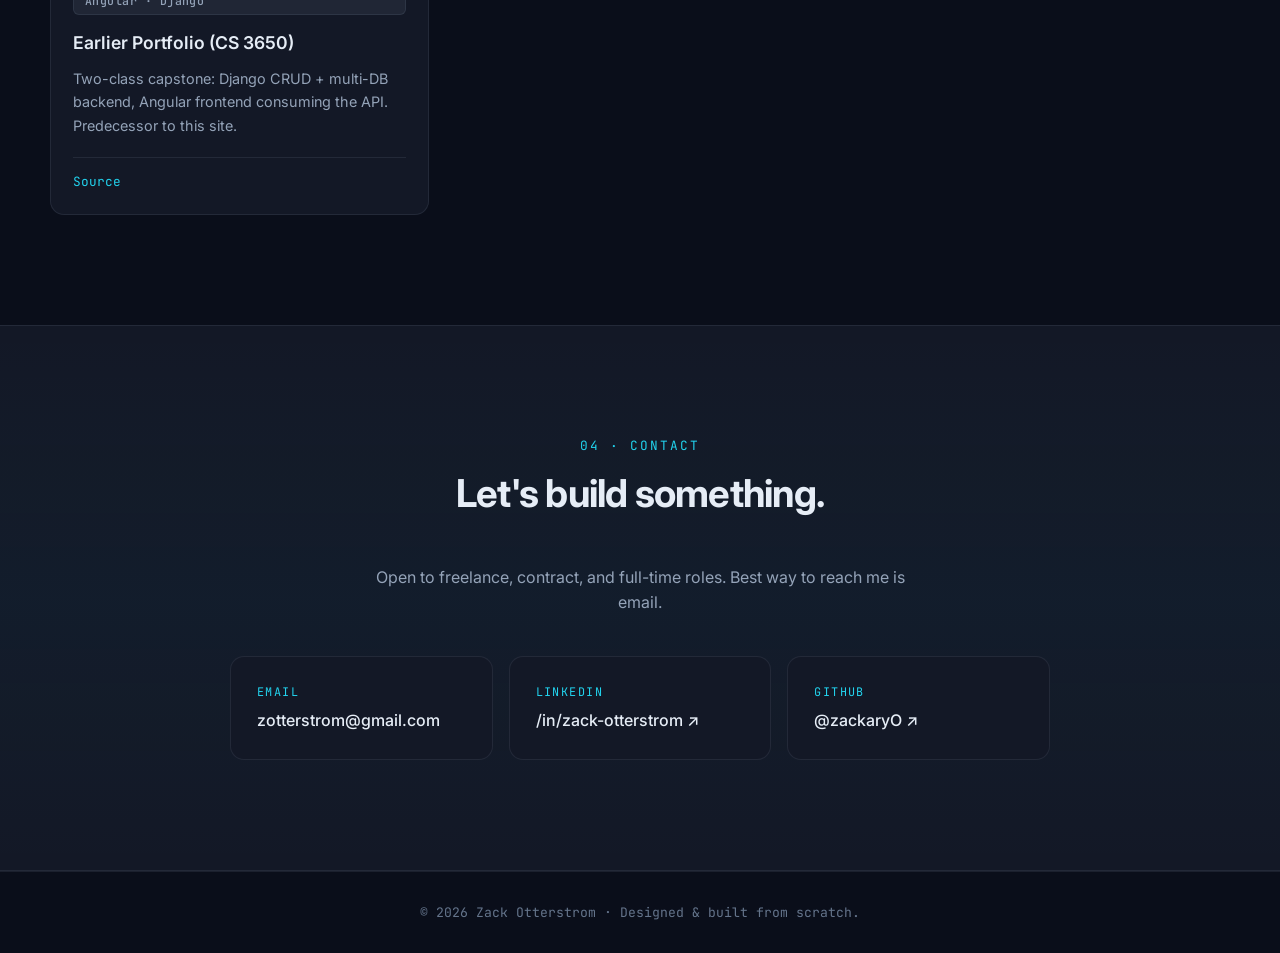
==== commit 9adb8fbd: "Update index.html" ====
--- a/index.html
+++ b/index.html
@@ -138,6 +138,26 @@
           <li>Prompt design</li><li>Stripe</li><li>GitHub Actions CI/CD</li>
         </ul>
       </div>
+      <div class="skill-group">
+        <h3>Security</h3>
+        <ul class="chips">
+          <li>AES-256-GCM</li><li>PBKDF2-SHA-256</li><li>WebAuthn / Passkeys</li>
+          <li>TOTP MFA</li><li>JWT (HttpOnly)</li><li>OAuth2</li>
+          <li>HIBP breach check</li><li>Rate limiting / throttling</li>
+          <li>CSRF / CORS / CSP</li><li>HSTS / TLS 1.3</li>
+          <li>Audit logging</li><li>PII log scrubbing</li>
+          <li>OWASP Top 10</li><li>CodeQL</li><li>Bandit</li>
+          <li>TruffleHog / Gitleaks</li><li>Dependabot</li>
+          <li>npm audit / pip-audit / Safety</li>
+        </ul>
+      </div>
+      <div class="skill-group">
+        <h3>API Documentation</h3>
+        <ul class="chips">
+          <li>OpenAPI 3.0</li><li>Swagger UI</li><li>ReDoc</li>
+          <li>drf-spectacular</li><li>JSON Schema</li><li>Postman</li>
+        </ul>
+      </div>
     </div>
   </div>
 </section>
@@ -173,6 +193,7 @@
           <li>Django 5 / DRF</li><li>PostgreSQL</li><li>Redis</li>
           <li>Celery</li><li>Stripe</li><li>Claude AI</li>
           <li>AWS S3 / CloudFront</li><li>Render &amp; Vercel</li>
+          <li>OpenAPI / Swagger UI</li><li>ReDoc</li>
         </ul>
         <div class="project-cta">
           <a class="btn-primary" href="https://bigtoa.com" target="_blank" rel="noopener">Visit bigtoa.com &nearr;</a>
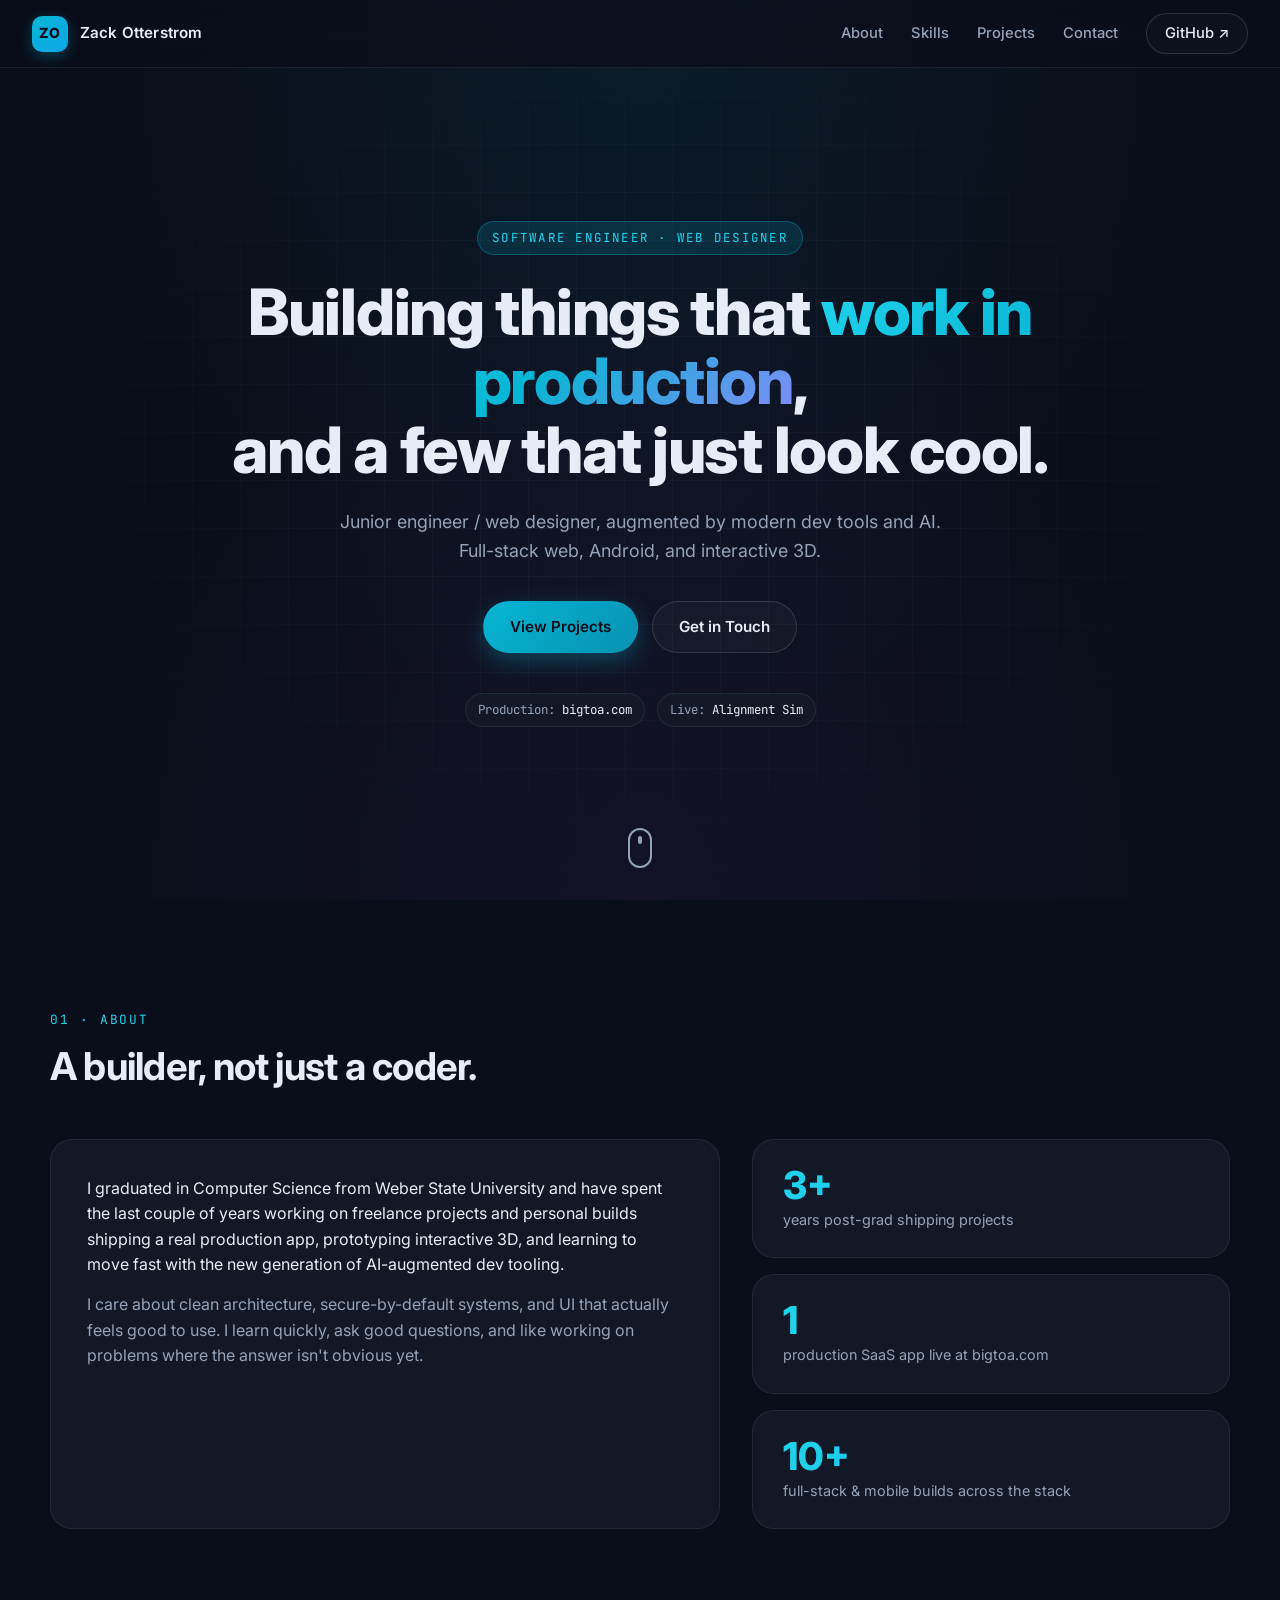
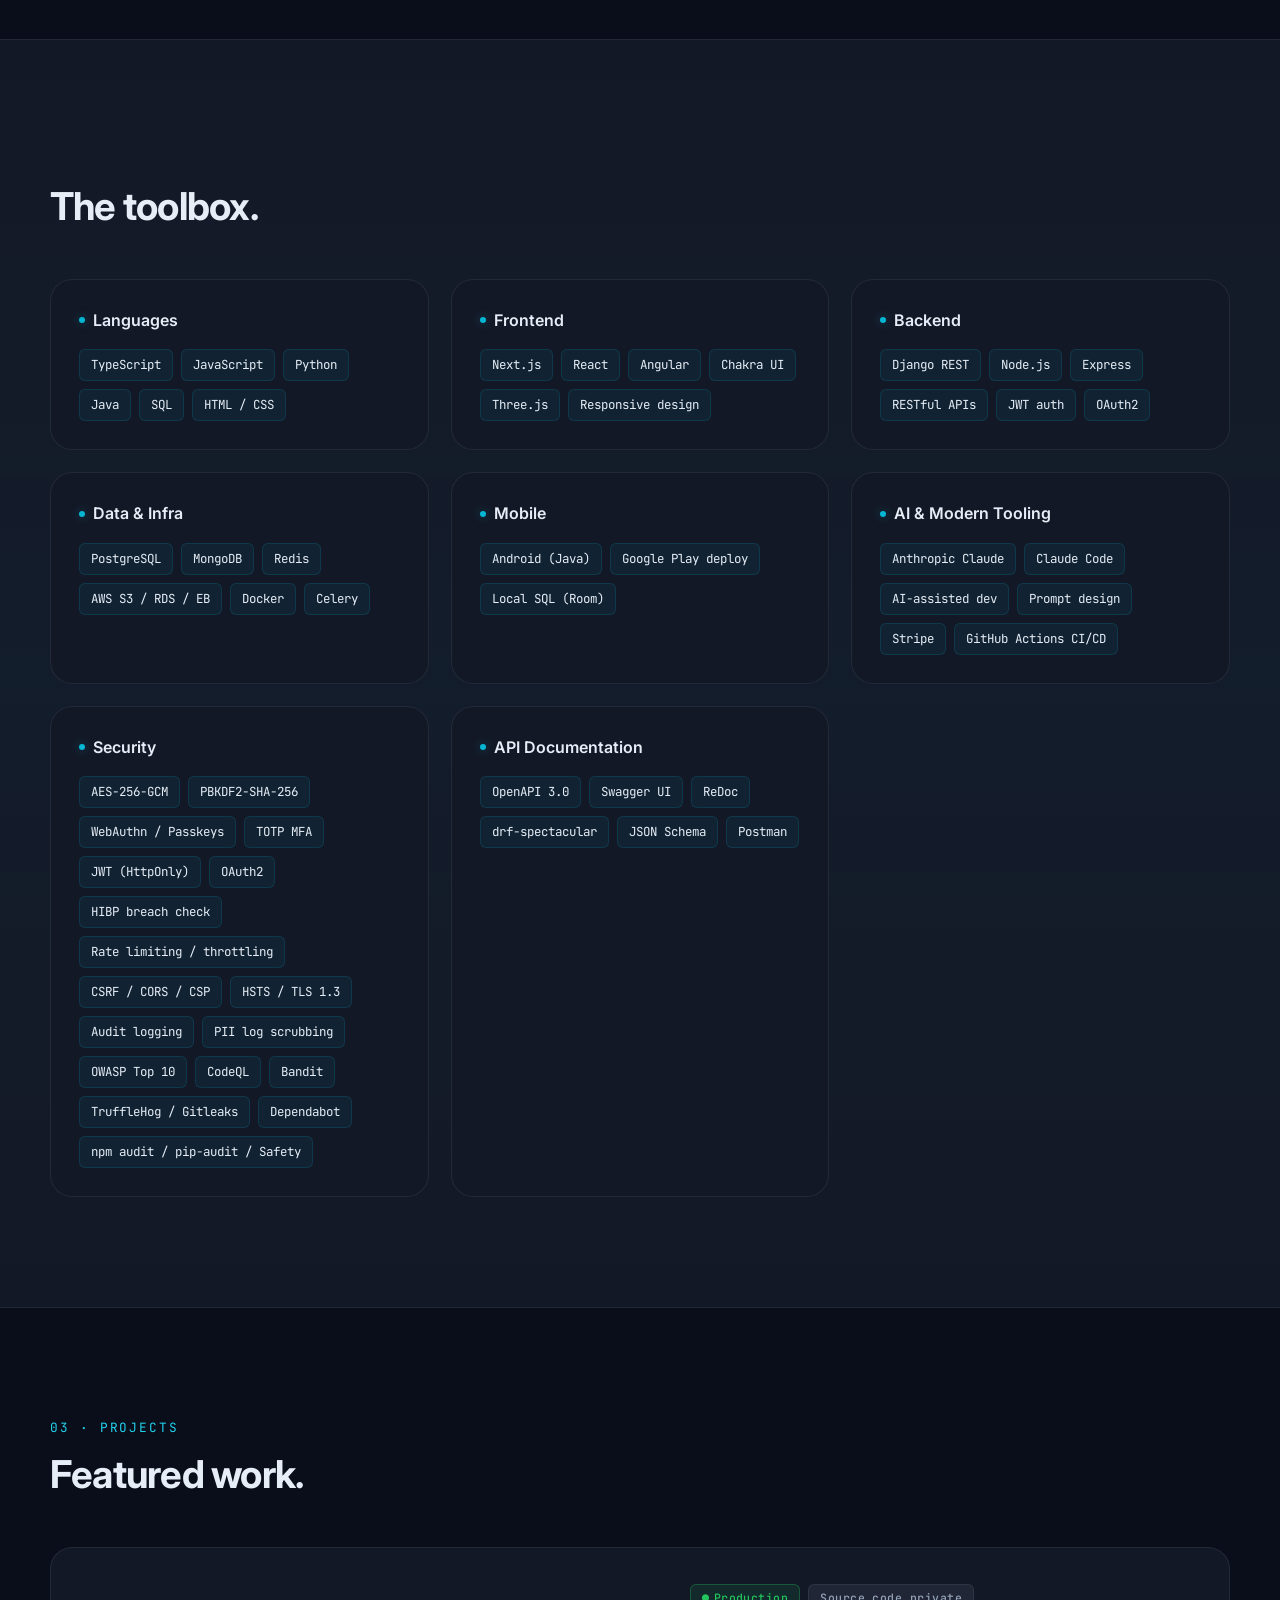
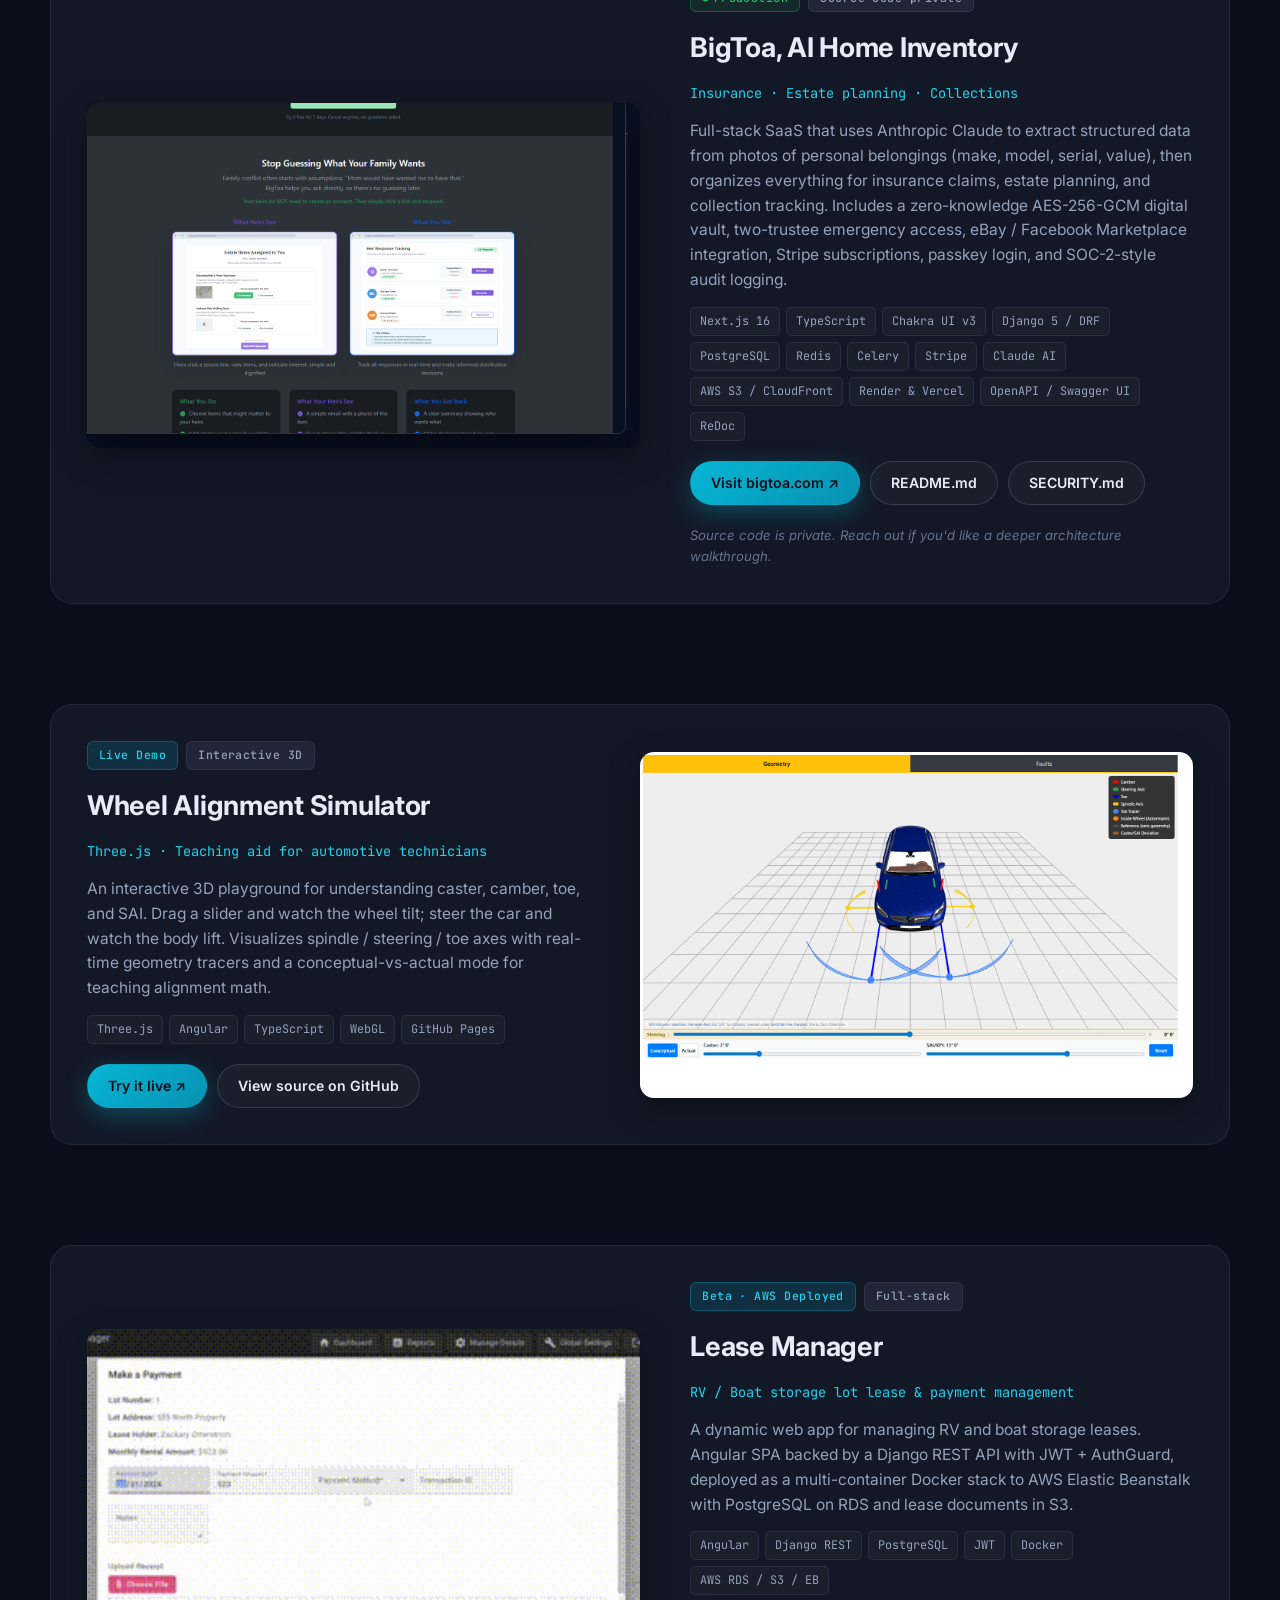
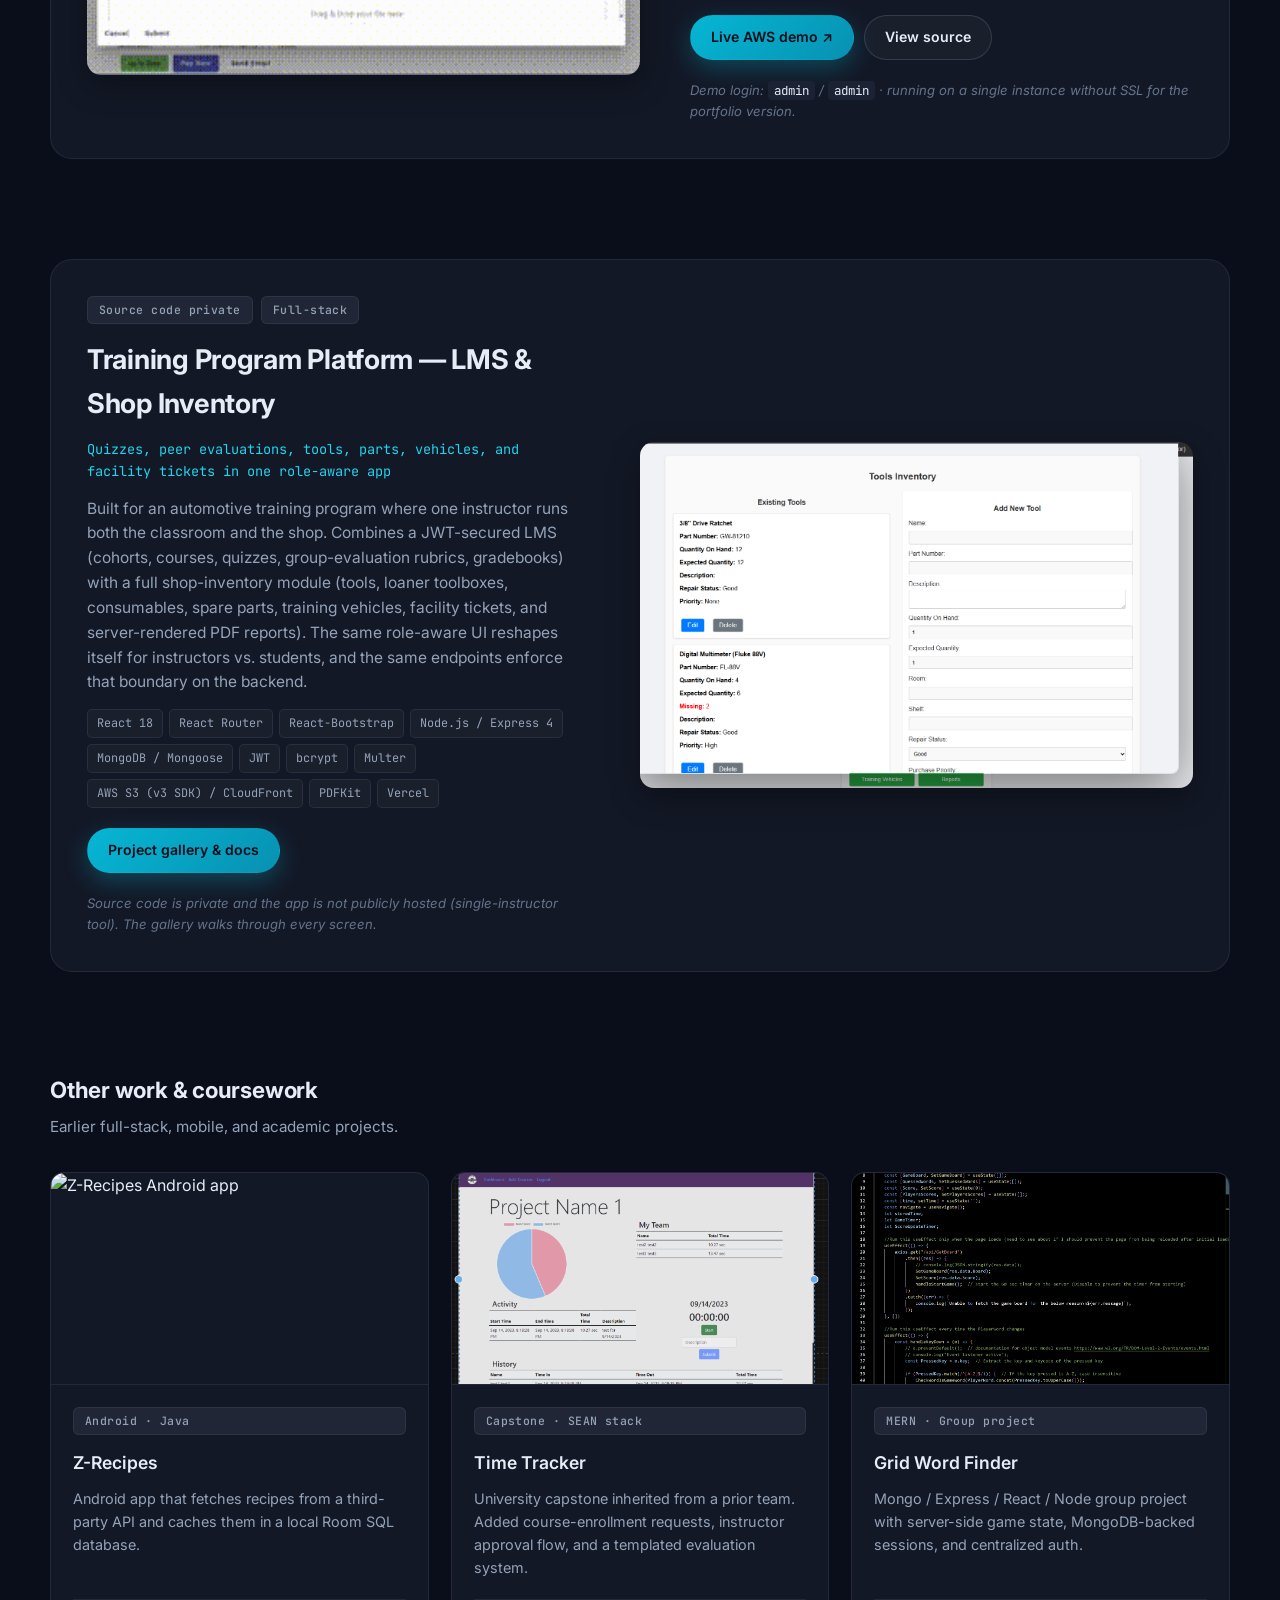
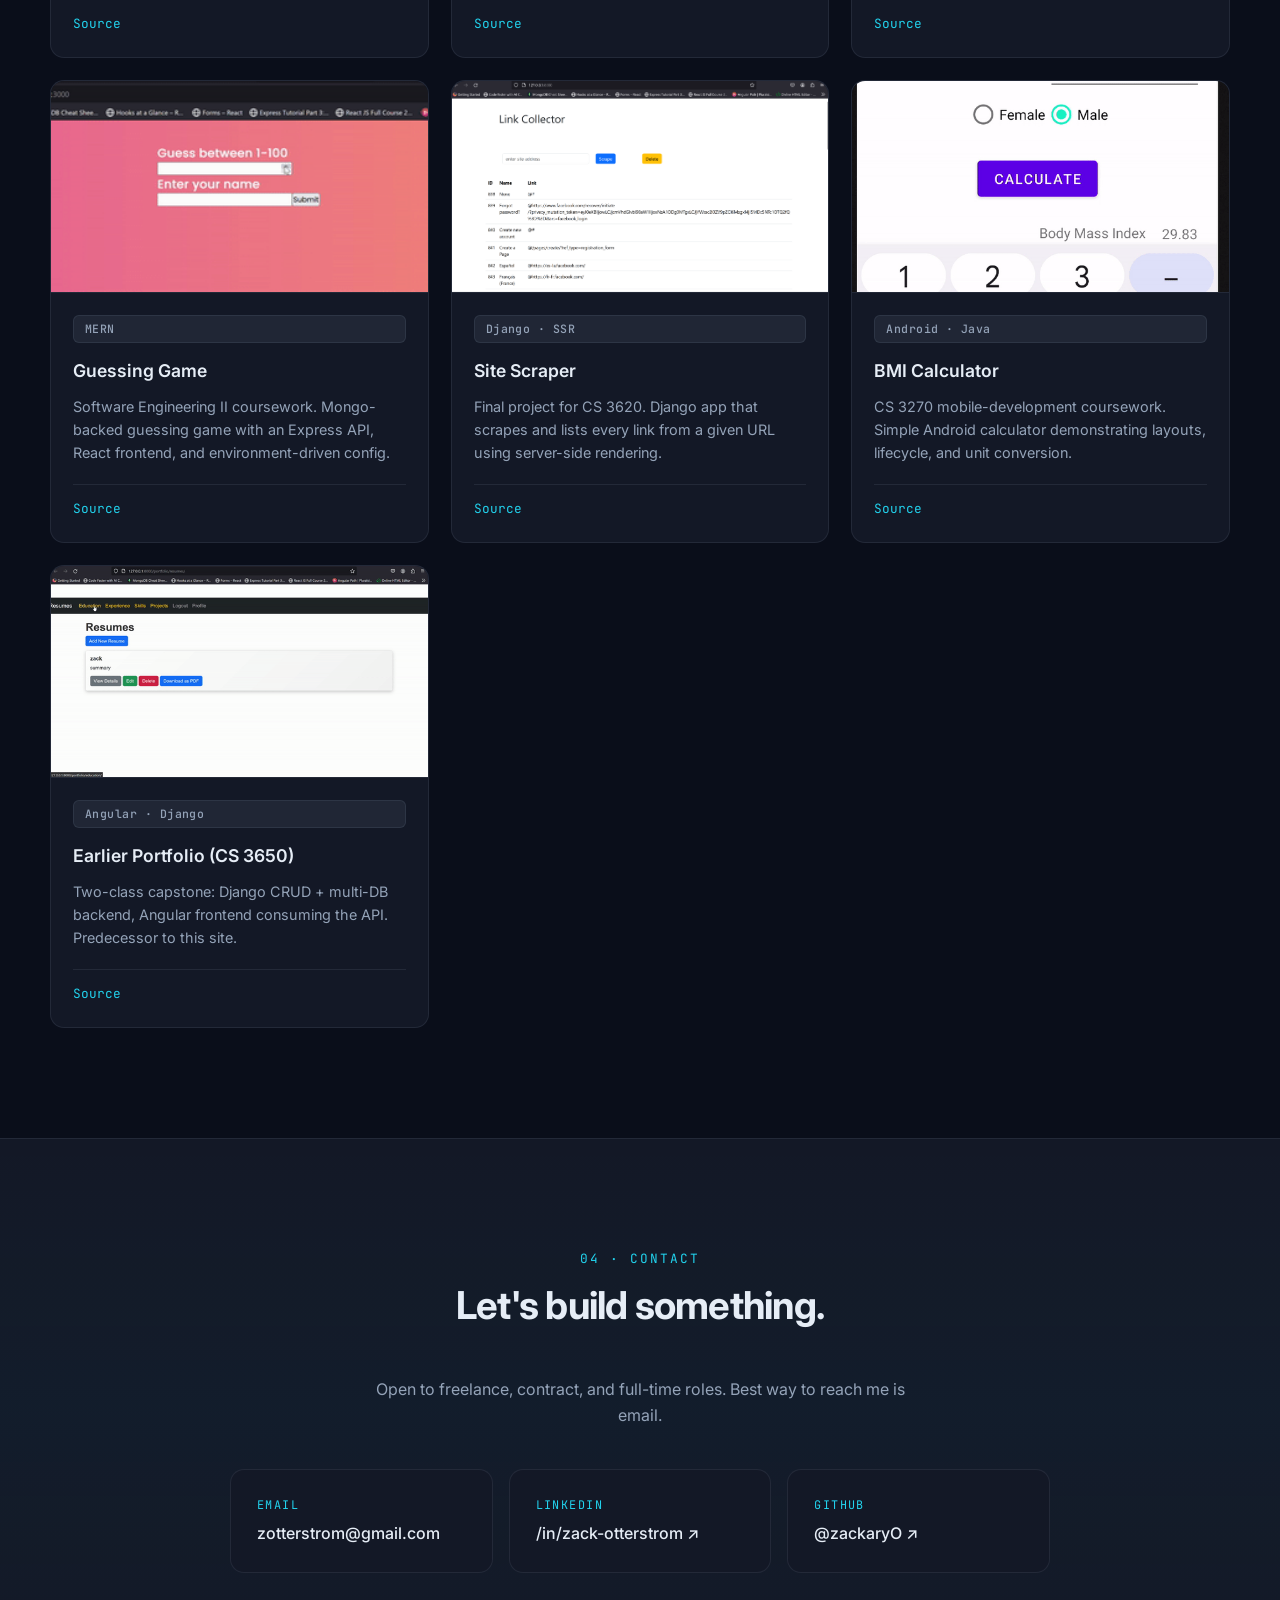
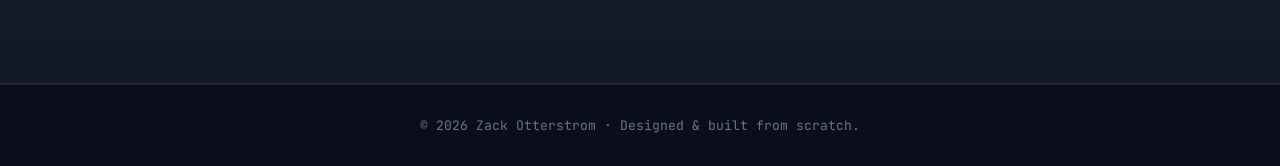
==== commit 3cc428d0: "Add Group-Evals project gallery and screenshots Add a Group-Evals portfolio entry: import 13 screens" ====
--- a/index.html
+++ b/index.html
@@ -259,6 +259,41 @@
           <a class="btn-ghost" href="https://github.com/zackaryO/lease_manager" target="_blank" rel="noopener">View source</a>
         </div>
         <p class="project-note">Demo login: <code>admin</code> / <code>admin</code> &middot; running on a single instance without SSL for the portfolio version.</p>
+      </div>
+    </article>
+
+    <!-- GROUP EVALS -->
+    <article class="project-feature project-feature-flip">
+      <div class="project-media">
+        <img src="assets/images/screenshots/groupevals-02-instructor-home.png" alt="Group-Evals instructor dashboard with role-aware action cards" loading="lazy">
+        <img src="assets/images/screenshots/groupevals-09-tools-inventory.png" alt="Group-Evals tools inventory page with on-hand vs. expected counts" loading="lazy" class="project-media-secondary">
+      </div>
+      <div class="project-info">
+        <div class="project-badges">
+          <span class="badge">Source code private</span>
+          <span class="badge">Full-stack</span>
+        </div>
+        <h3 class="project-title">Training Program Platform &mdash; LMS &amp; Shop Inventory</h3>
+        <p class="project-tag">Quizzes, peer evaluations, tools, parts, vehicles, and facility tickets in one role-aware app</p>
+        <p class="project-body">
+          Built for an automotive training program where one instructor runs both the
+          classroom and the shop. Combines a JWT-secured LMS (cohorts, courses, quizzes,
+          group-evaluation rubrics, gradebooks) with a full shop-inventory module (tools,
+          loaner toolboxes, consumables, spare parts, training vehicles, facility tickets,
+          and server-rendered PDF reports). The same role-aware UI reshapes itself for
+          instructors vs. students, and the same endpoints enforce that boundary on the
+          backend.
+        </p>
+        <ul class="project-stack">
+          <li>React 18</li><li>React Router</li><li>React-Bootstrap</li>
+          <li>Node.js / Express 4</li><li>MongoDB / Mongoose</li>
+          <li>JWT</li><li>bcrypt</li><li>Multer</li>
+          <li>AWS S3 (v3 SDK) / CloudFront</li><li>PDFKit</li><li>Vercel</li>
+        </ul>
+        <div class="project-cta">
+          <a class="btn-primary" href="projects/group-evals/readme.html">Project gallery &amp; docs</a>
+        </div>
+        <p class="project-note">Source code is private and the app is not publicly hosted (single-instructor tool). The gallery walks through every screen.</p>
       </div>
     </article>
 
